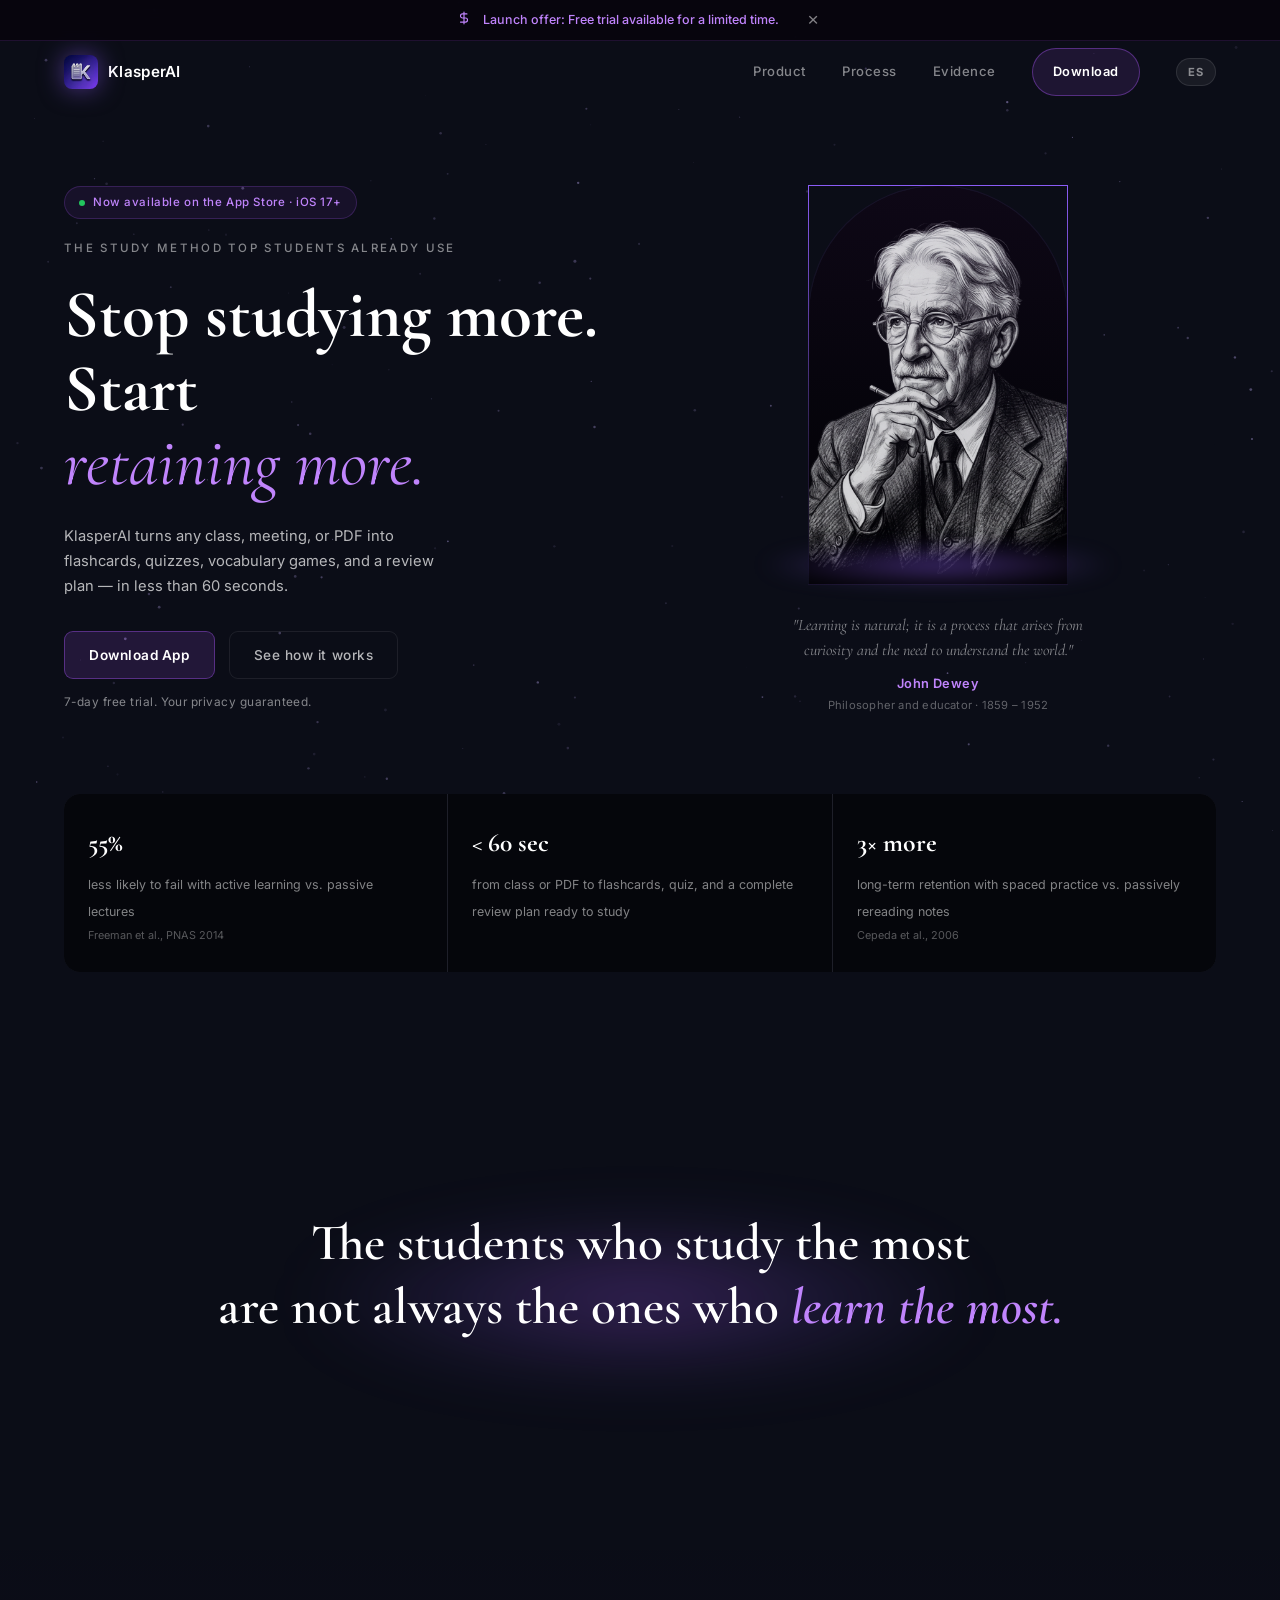
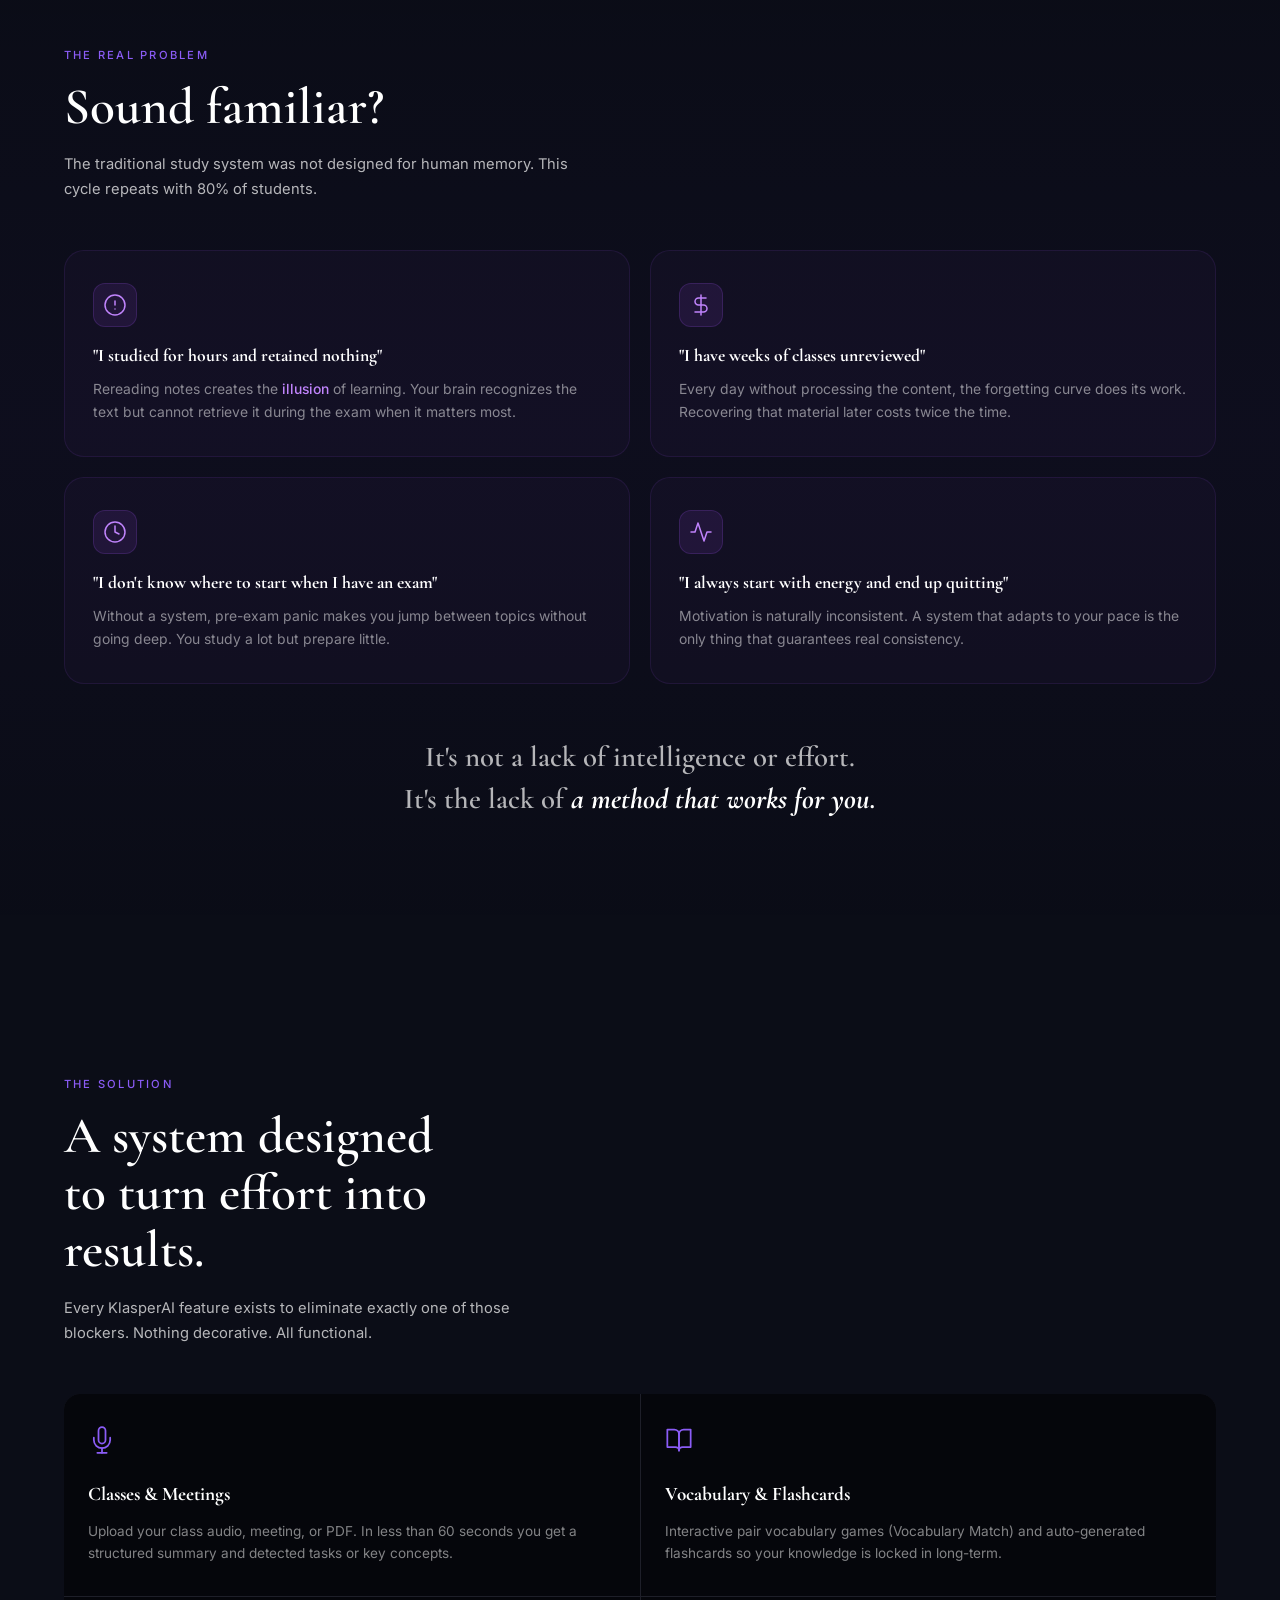
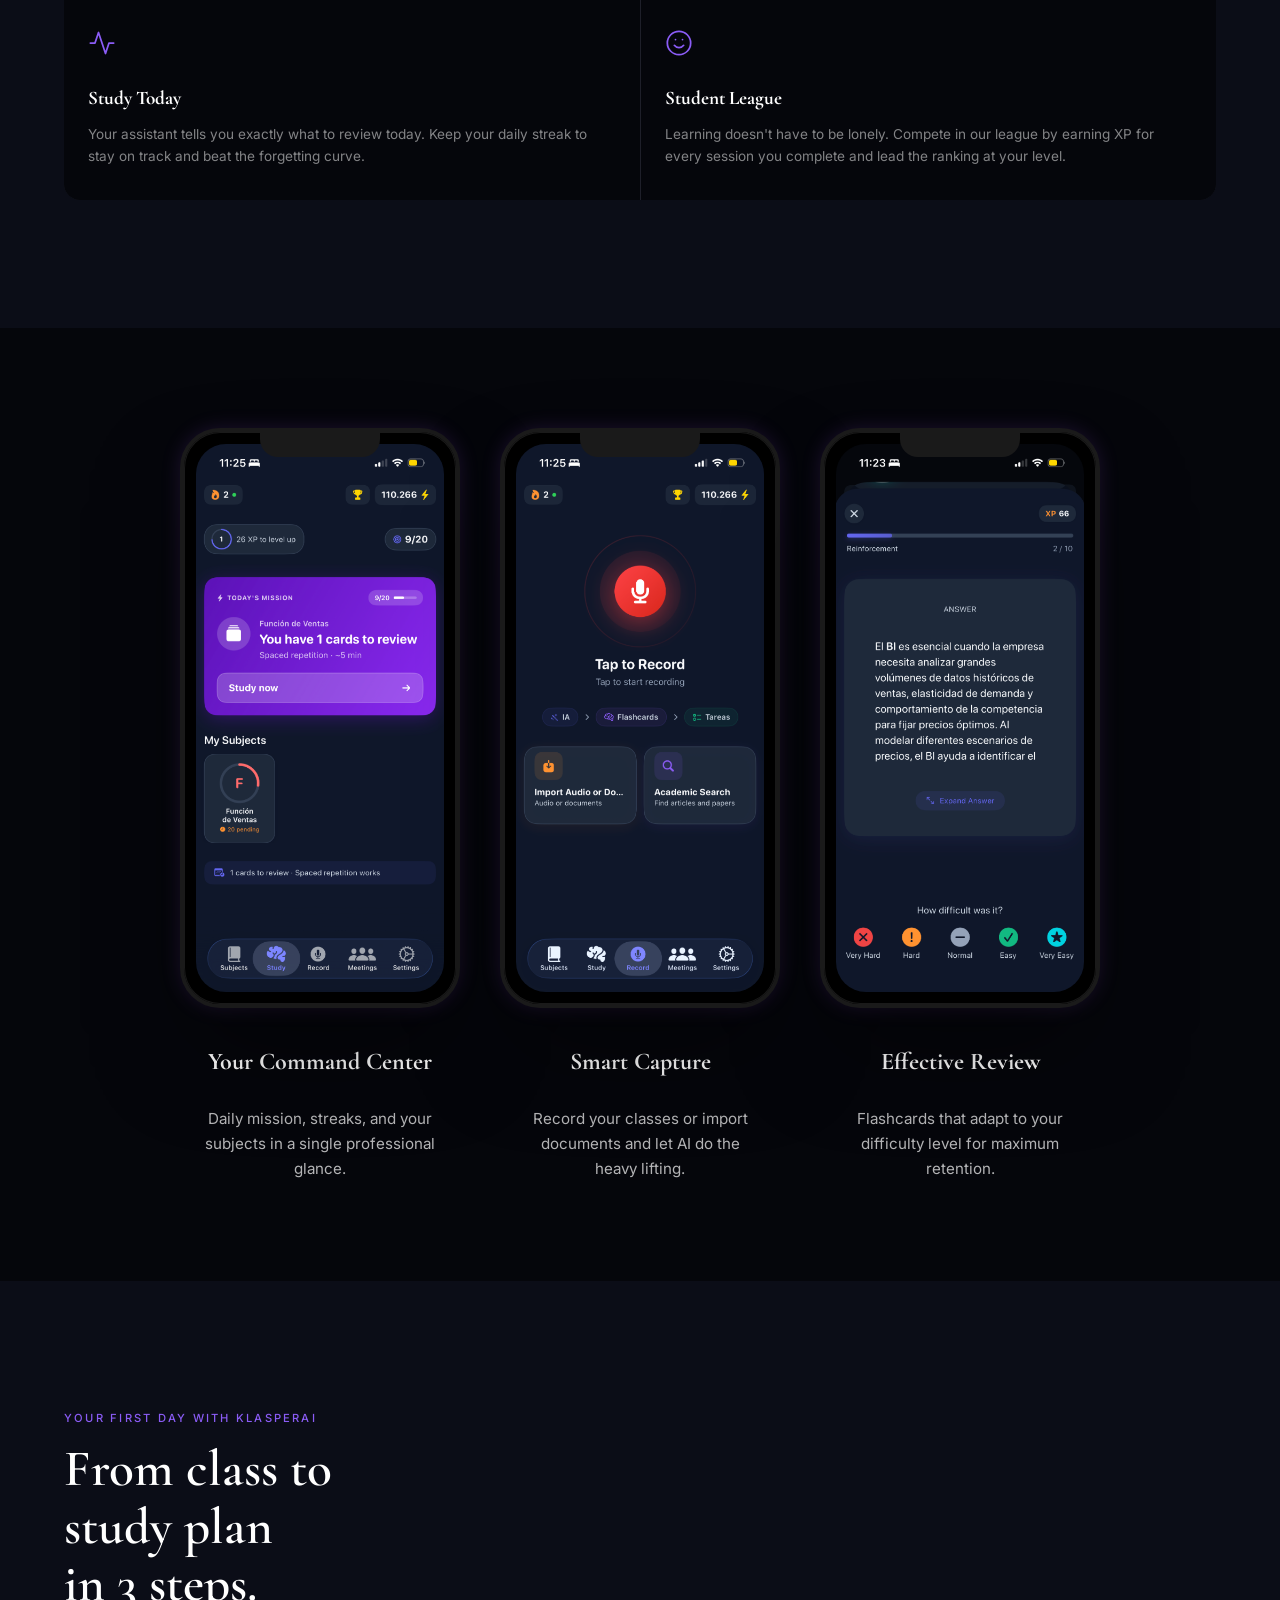
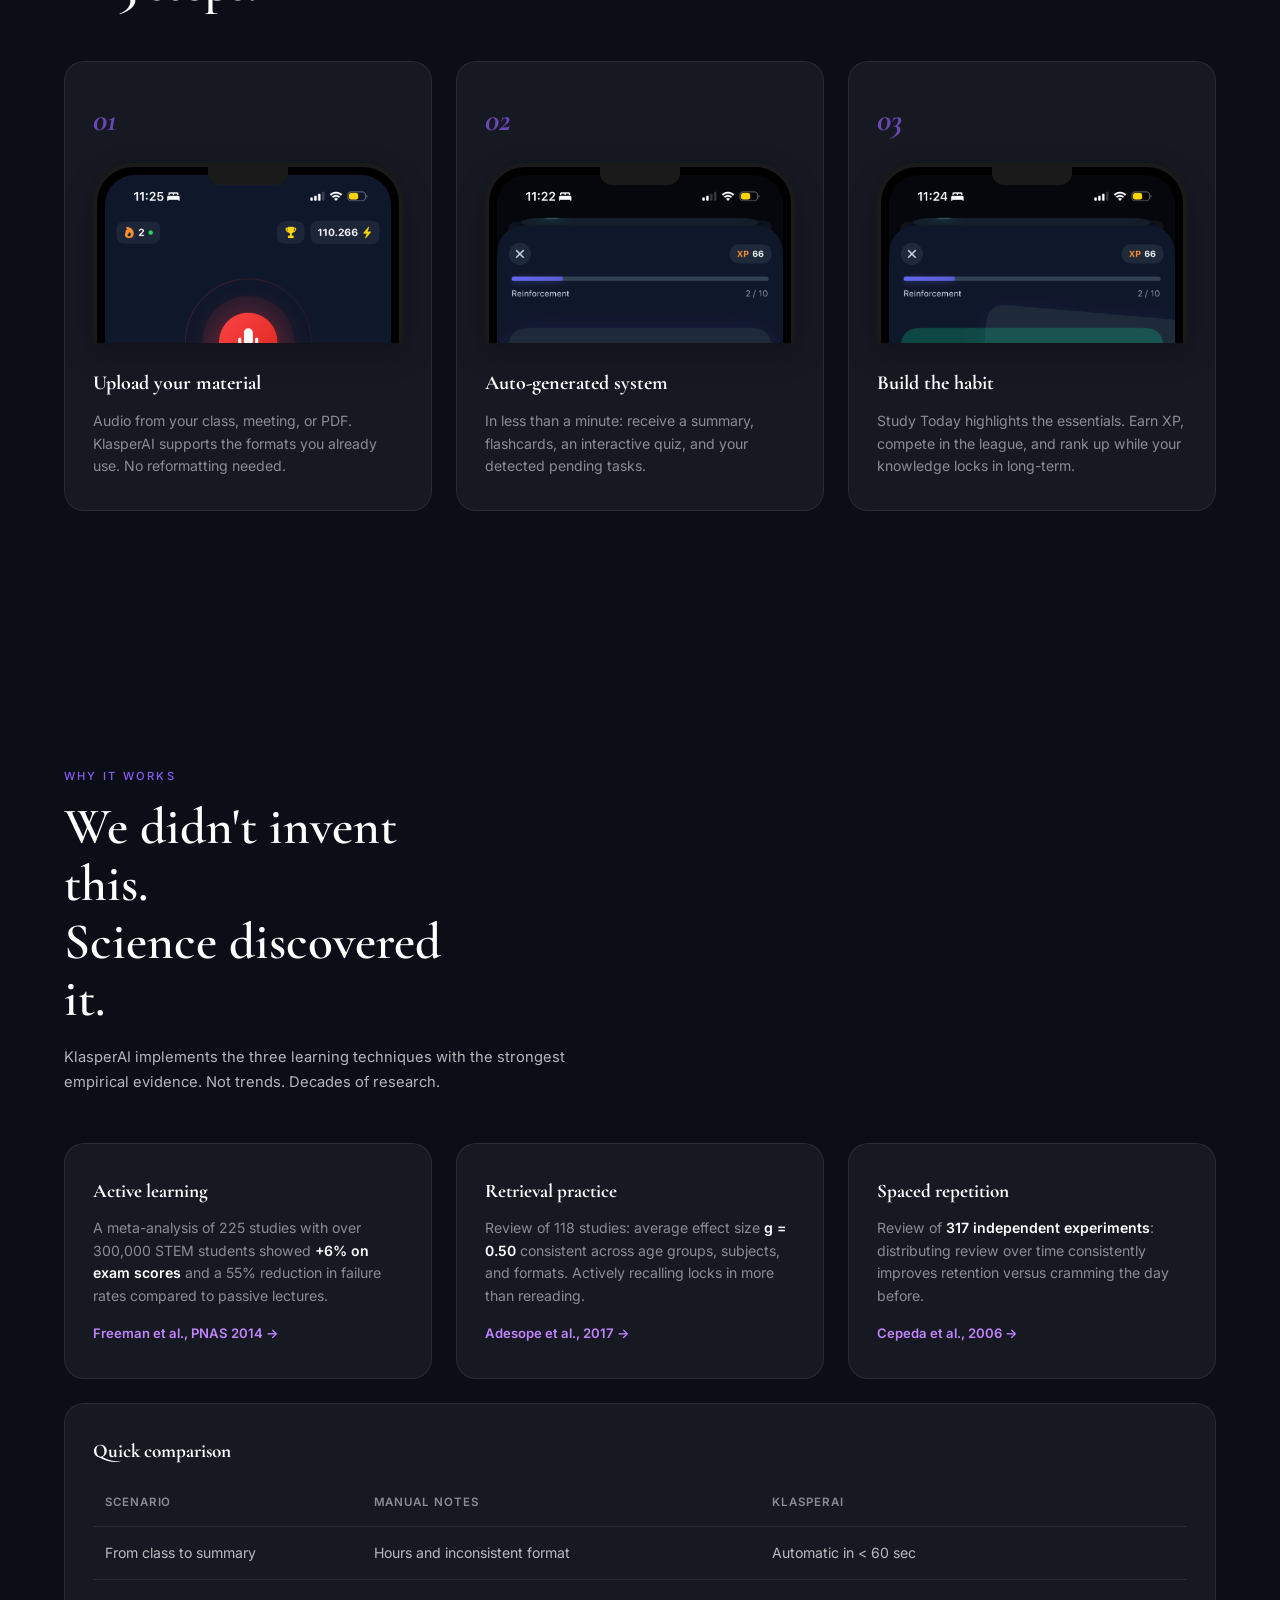
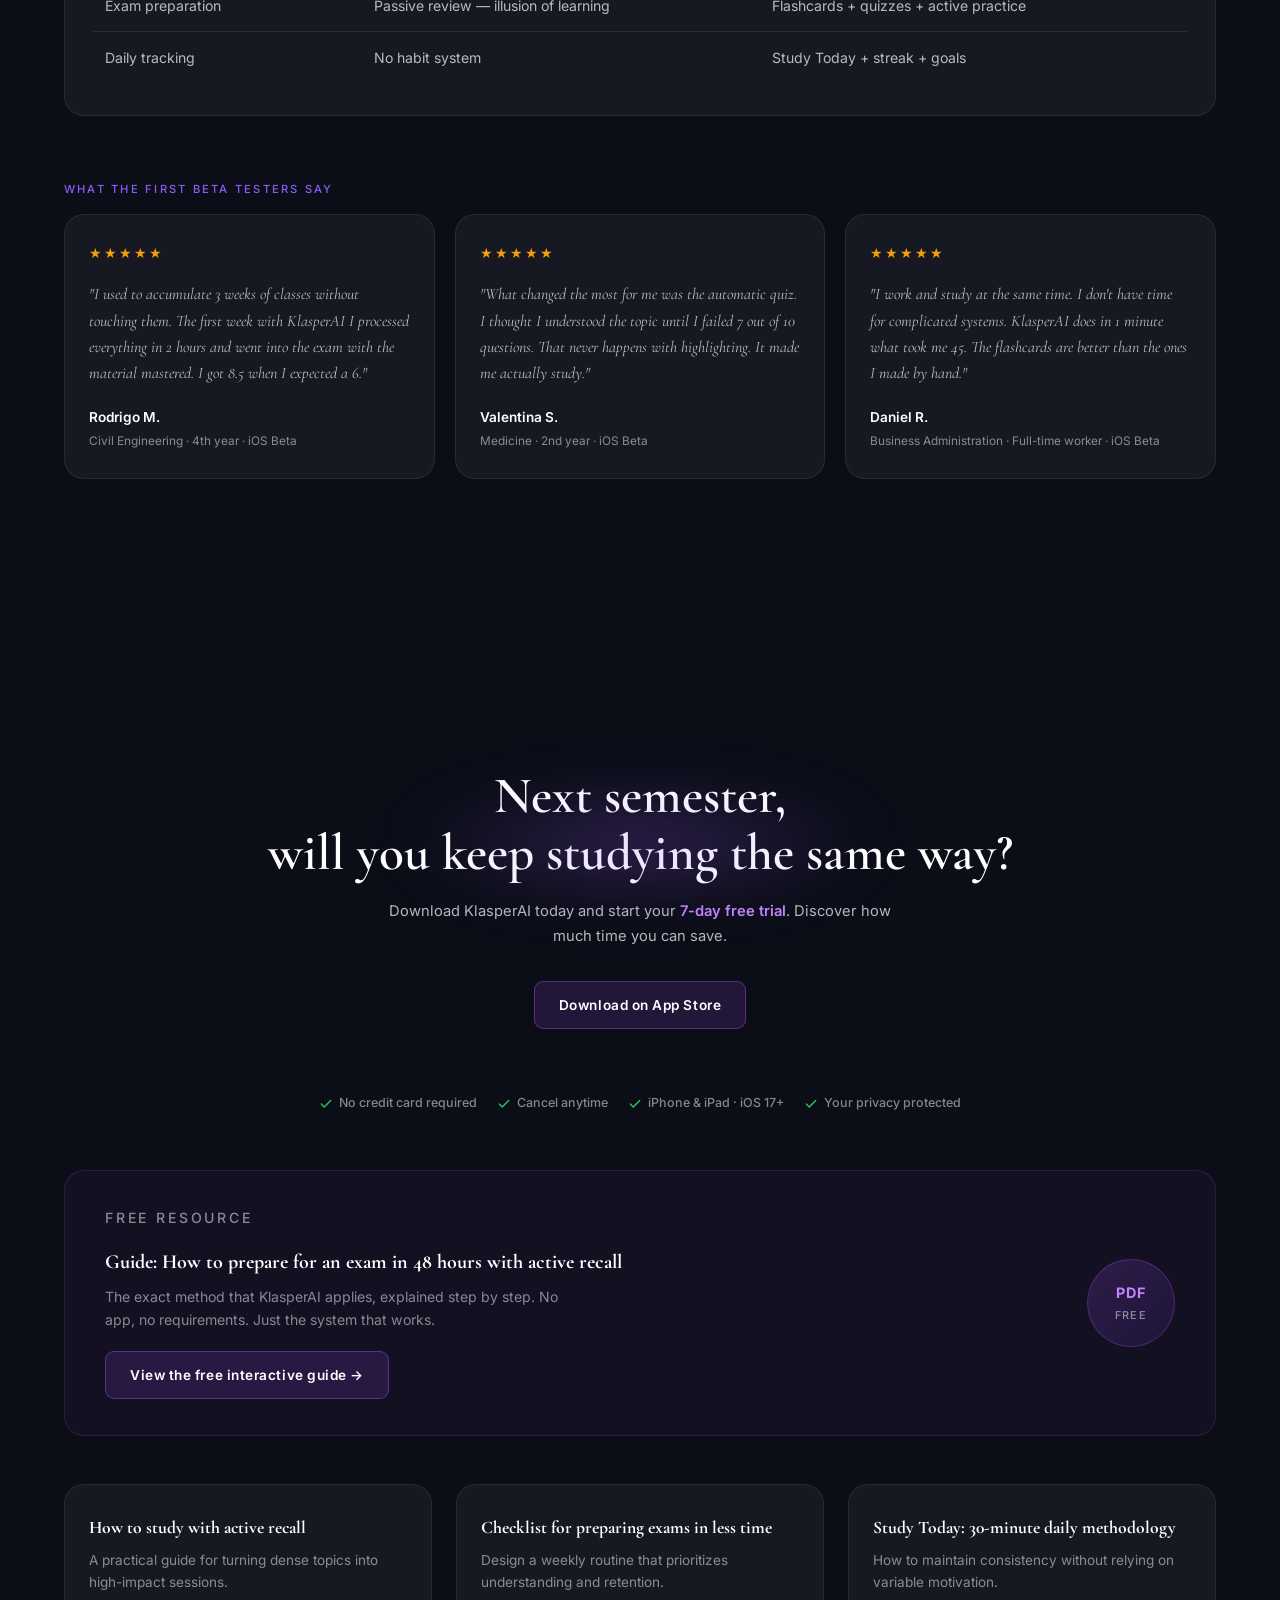
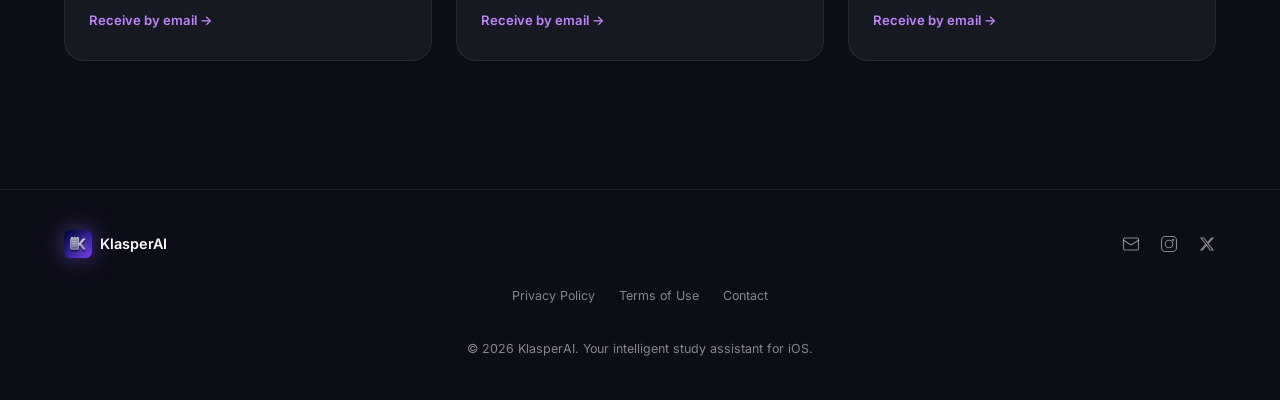
==== index.html @ 3499d5fa "cambio de frase" ====
<!doctype html>
<html lang="es">

<head>
  <meta charset="utf-8">
  <meta name="viewport" content="width=device-width, initial-scale=1">
  <title>KlasperAI — De clase a material de estudio en minutos</title>
  <meta name="description"
    content="KlasperAI convierte tus clases en resúmenes, flashcards, quizzes y juegos de vocabulario automáticamente. Estudia menos tiempo, aprende más. Descárgalo gratis en la App Store.">
  <link rel="preconnect" href="https://fonts.googleapis.com">
  <link rel="preconnect" href="https://fonts.gstatic.com" crossorigin>
  <link
    href="https://fonts.googleapis.com/css2?family=Cormorant+Garamond:ital,wght@0,400;0,600;0,700;1,400;1,600;1,700&family=Inter:wght@300;400;500;600;700&display=swap"
    rel="stylesheet">
  <link rel="stylesheet" href="./styles.css">

  <!-- Open Graph / Facebook -->
  <meta property="og:type" content="website">
  <meta property="og:url" content="https://klasper.ai/">
  <meta property="og:title" content="KlasperAI — De clase a material de estudio en minutos">
  <meta property="og:description" content="KlasperAI convierte tus clases en resúmenes, flashcards, quizzes y juegos de vocabulario automáticamente. Estudia menos tiempo, aprende más. Descárgalo gratis en la App Store.">
  <meta property="og:image" content="https://klasper.ai/dewey.png">

  <!-- Twitter -->
  <meta property="twitter:card" content="summary_large_image">
  <meta property="twitter:url" content="https://klasper.ai/">
  <meta property="twitter:title" content="KlasperAI — De clase a material de estudio en minutos">
  <meta property="twitter:description" content="KlasperAI convierte tus clases en resúmenes, flashcards, quizzes y juegos de vocabulario automáticamente. Estudia menos tiempo, aprende más. Descárgalo gratis en la App Store.">
  <meta property="twitter:image" content="https://klasper.ai/dewey.png">

  <!-- JSON-LD Structured Data -->
  <script type="application/ld+json">
  {
    "@context": "https://schema.org",
    "@type": "SoftwareApplication",
    "name": "KlasperAI",
    "operatingSystem": "iOS 17+",
    "applicationCategory": "EducationApplication",
    "offers": {
      "@type": "Offer",
      "price": "0",
      "priceCurrency": "USD"
    },
    "description": "KlasperAI convierte tus clases en resúmenes, flashcards, quizzes y juegos de vocabulario automáticamente."
  }
  </script>
</head>

<body>

  <!-- SVG defs (unused visually, kept for structure) -->
  <svg width="0" height="0" style="position:absolute" aria-hidden="true">
    <defs>
      <linearGradient id="klasperCoreGlow" x1="0%" y1="0%" x2="100%" y2="100%">
        <stop offset="0%" stop-color="#7c3aed"></stop>
        <stop offset="100%" stop-color="#5b21b6"></stop>
      </linearGradient>
    </defs>
  </svg>

  <!-- ===== URGENCY BAR ===== -->
  <div id="urgency-bar" role="alert">
    <span class="urgency-icon" aria-hidden="true">
      <svg width="14" height="14" viewBox="0 0 24 24" fill="none" stroke="currentColor" stroke-width="2" stroke-linecap="round" stroke-linejoin="round">
        <path d="M12 2v20M17 5H9.5a3.5 3.5 0 0 0 0 7h5a3.5 3.5 0 0 1 0 7H6"/>
      </svg>
    </span>
    <span class="urgency-text" data-i18n="urgency.text">
      Oferta de lanzamiento: Prueba gratuita disponible por tiempo limitado.
    </span>
    <button class="urgency-close" id="urgencyClose" aria-label="Cerrar aviso">×</button>
  </div>

  <!-- Star canvas -->
  <canvas id="starfield" aria-hidden="true"></canvas>

  <!-- ===== NAVBAR ===== -->
  <header class="topbar" id="topbar">
    <a class="brand" href="#inicio" aria-label="KlasperAI">
      <img src="./AppStore_1024.png" class="k-logo" alt="KlasperAI logo">
      <span>KlasperAI</span>
    </a>
    <nav id="mainNav">
      <a href="#producto" data-i18n="nav.product">Producto</a>
      <a href="#funciona" data-i18n="nav.process">Proceso</a>
      <a href="#datos" data-i18n="nav.evidence">Evidencia</a>
      <a class="nav-cta-btn btn-glow" href="#final" style="padding: 8px 16px; min-width: auto; font-size: 0.75rem;" data-i18n="nav.download">Descargar</a>
      <button class="lang-toggle" id="langToggle" aria-label="Switch to English">EN</button>
    </nav>
    <button class="menu-toggle" id="menuBtn" aria-label="Menú">
      <span></span><span></span>
    </button>
  </header>

  <main>
    <!-- ===== HERO ===== -->
    <section class="hero" id="inicio">
      <div class="hero-inner">
        <div class="hero-text">

          <div class="hero-badge">
            <span class="hero-badge-dot" aria-hidden="true"></span>
            <span data-i18n="hero.badge">Ya disponible en la App Store · iOS 17+</span>
          </div>

          <p class="hero-label" data-i18n="hero.label">El método de estudio que los mejores ya usan</p>

          <h1 data-i18n-html="hero.h1">
            Deja de estudiar más.<br>
            Empieza a <em>retener más.</em>
          </h1>

          <p class="hero-desc" data-i18n="hero.desc">KlasperAI convierte cualquier clase, reunión o PDF en flashcards, quizzes, juegos de vocabulario y un plan de
            repaso — en menos de 60 segundos.</p>

          <div class="hero-actions">
            <a class="btn-glow" href="#final" style="height: 48px; border-radius: 9px; padding: 0 24px; min-width: auto;" data-i18n="hero.cta_download">
              Descargar App
            </a>
            <a class="btn-outline" href="#producto" style="height: 48px; border-radius: 9px; padding: 0 24px; font-weight: 500;" data-i18n="hero.cta_how">
              Ver cómo funciona
            </a>
          </div>
          <p class="hero-trust" data-i18n="hero.trust">7 días de prueba gratis. Tu privacidad garantizada.</p>
        </div>

        <!-- Glowing portal arch -->
        <div class="portal-wrap">
          <div class="portal">
            <div class="portal-inner">
              <img src="./dewey.png" alt="Retrato ilustración" class="portal-image">
            </div>
            <div class="portal-light"></div>
          </div>
          <figure class="portal-quote">
            <blockquote data-i18n="hero.quote">"El aprendizaje es natural; es un proceso que surge de la curiosidad y la necesidad de entender el mundo."</blockquote>
            <figcaption>
              <span class="portal-author" data-i18n="hero.quote_author">John Dewey</span>
              <span class="portal-author-role" data-i18n="hero.quote_role">Filósofo y pedagogo · 1859 – 1952</span>
            </figcaption>
          </figure>
        </div>
      </div>

      <!-- Stats row -->
      <div class="stats-row">
        <div class="stat">
          <strong data-i18n="stats.1_value">55%</strong>
          <span data-i18n-html="stats.1_desc">menos probabilidad de reprobar con aprendizaje activo vs. clases pasivas <em
              class="stat-source">Freeman et al., PNAS 2014</em></span>
        </div>
        <div class="stat">
          <strong data-i18n="stats.2_value">&lt; 60 seg</strong>
          <span data-i18n="stats.2_desc">de clase o PDF a flashcards, quiz y plan de repaso completo y listo para estudiar</span>
        </div>
        <div class="stat">
          <strong data-i18n="stats.3_value">3× más</strong>
          <span data-i18n-html="stats.3_desc">retención a largo plazo con práctica espaciada vs. releer apuntes pasivamente <em
              class="stat-source">Cepeda et al., 2006</em></span>
        </div>
      </div>
    </section>

    <!-- ===== QUOTE DIVIDER ===== -->
    <section class="quote-section">
      <div class="glow-ellipse" aria-hidden="true"></div>
      <p class="quote" data-i18n-html="quote.main">Los estudiantes que más estudian<br>no siempre son los que <em>más aprenden.</em></p>
    </section>

    <!-- ===== PAIN SECTION ===== -->
    <section class="section section-pain" id="problema">
      <div class="wrap">
        <p class="section-label" data-i18n="pain.label">El problema real</p>
        <h2 class="section-title" data-i18n="pain.title">¿Te suena familiar?</h2>
        <p class="section-desc" data-i18n="pain.desc">El sistema de estudio tradicional no está diseñado para la memoria humana. Este ciclo se repite con el 80% de los estudiantes.</p>

        <div class="pain-grid">
          <article class="pain-card">
            <div class="pain-icon" aria-hidden="true">
              <svg width="24" height="24" viewBox="0 0 24 24" fill="none" stroke="currentColor" stroke-width="1.5" stroke-linecap="round" stroke-linejoin="round">
                <circle cx="12" cy="12" r="10"/>
                <path d="M12 8v4"/>
                <path d="M12 16h.01"/>
              </svg>
            </div>
            <h3 data-i18n="pain.card1_title">"Estudié horas y no retuve nada"</h3>
            <p data-i18n-html="pain.card1_desc">Releer apuntes crea la <em>ilusión</em> de aprendizaje. Tu cerebro reconoce el texto pero no puede recuperarlo en el examen cuando más importa.</p>
          </article>
          <article class="pain-card">
            <div class="pain-icon" aria-hidden="true">
              <svg width="24" height="24" viewBox="0 0 24 24" fill="none" stroke="currentColor" stroke-width="1.5" stroke-linecap="round" stroke-linejoin="round">
                <path d="M12 2v20M17 5H9.5a3.5 3.5 0 0 0 0 7h5a3.5 3.5 0 0 1 0 7H6"/>
              </svg>
            </div>
            <h3 data-i18n="pain.card2_title">"Tengo semanas de clases sin revisar"</h3>
            <p data-i18n="pain.card2_desc">Cada día sin procesar el contenido, la curva del olvido hace su trabajo. Recuperar ese material después cuesta el doble del tiempo.</p>
          </article>
          <article class="pain-card">
            <div class="pain-icon" aria-hidden="true">
              <svg width="24" height="24" viewBox="0 0 24 24" fill="none" stroke="currentColor" stroke-width="1.5" stroke-linecap="round" stroke-linejoin="round">
                <circle cx="12" cy="12" r="10"/>
                <path d="M12 6v6l4 2"/>
              </svg>
            </div>
            <h3 data-i18n="pain.card3_title">"No sé por dónde empezar cuando tengo examen"</h3>
            <p data-i18n="pain.card3_desc">Sin un sistema, el pánico antes del examen te hace saltar entre temas sin profundizar. Estudias mucho y te preparas poco.</p>
          </article>
          <article class="pain-card">
            <div class="pain-icon" aria-hidden="true">
              <svg width="24" height="24" viewBox="0 0 24 24" fill="none" stroke="currentColor" stroke-width="1.5" stroke-linecap="round" stroke-linejoin="round">
                <polyline points="22 12 18 12 15 21 9 3 6 12 2 12"/>
              </svg>
            </div>
            <h3 data-i18n="pain.card4_title">"Siempre empiezo con energía y al final abandono"</h3>
            <p data-i18n="pain.card4_desc">La motivación es inconsistente por naturaleza. Un sistema que se adapta a tu ritmo es lo único que garantiza constancia real.</p>
          </article>
        </div>

        <p class="pain-bridge" data-i18n-html="pain.bridge">
          No es falta de inteligencia ni de esfuerzo.<br>
          Es falta de <strong>un método que funcione para ti.</strong>
        </p>
      </div>
    </section>

    <!-- ===== PRODUCTO ===== -->
    <section class="section" id="producto">
      <div class="wrap">
        <p class="section-label" data-i18n="product.label">La solución</p>
        <h2 class="section-title" data-i18n="product.title">Un sistema diseñado para convertir esfuerzo en resultado.</h2>
        <p class="section-desc" data-i18n="product.desc">Cada feature de KlasperAI existe para eliminar exactamente uno de esos bloqueos. Nada
          decorativo. Todo funcional.</p>

        <div class="features-grid">
          <article class="feature-card">
            <div class="feature-icon">
              <svg width="28" height="28" viewBox="0 0 24 24" fill="none" stroke="currentColor" stroke-width="1.5"
                stroke-linecap="round" stroke-linejoin="round">
                <path d="M12 1a3 3 0 0 0-3 3v8a3 3 0 0 0 6 0V4a3 3 0 0 0-3-3z" />
                <path d="M19 10v2a7 7 0 0 1-14 0v-2" />
                <line x1="12" y1="19" x2="12" y2="23" />
                <line x1="8" y1="23" x2="16" y2="23" />
              </svg>
            </div>
            <h3 data-i18n="product.feat1_title">Clases y Reuniones</h3>
            <p data-i18n="product.feat1_desc">Sube el audio de tu clase, reunión o el PDF. En menos de 60 segundos obtienes un resumen estructurado y tareas o conceptos clave detectados.</p>
          </article>
          <article class="feature-card">
            <div class="feature-icon">
              <svg width="28" height="28" viewBox="0 0 24 24" fill="none" stroke="currentColor" stroke-width="1.5"
                stroke-linecap="round" stroke-linejoin="round">
                <path d="M2 3h6a4 4 0 0 1 4 4v14a3 3 0 0 0-3-3H2z" />
                <path d="M22 3h-6a4 4 0 0 0-4 4v14a3 3 0 0 1 3-3h7z" />
              </svg>
            </div>
            <h3 data-i18n="product.feat2_title">Vocabulario y Flashcards</h3>
            <p data-i18n="product.feat2_desc">Juegos interactivos de vocabulario por pares (Vocabulary Match) y Flashcards autogeneradas para que tu conocimiento quede fijado a largo plazo.</p>
          </article>
          <article class="feature-card">
            <div class="feature-icon">
              <svg width="28" height="28" viewBox="0 0 24 24" fill="none" stroke="currentColor" stroke-width="1.5"
                stroke-linecap="round" stroke-linejoin="round">
                <polyline points="22 12 18 12 15 21 9 3 6 12 2 12" />
              </svg>
            </div>
            <h3 data-i18n="product.feat3_title">Study Today</h3>
            <p data-i18n="product.feat3_desc">Tu asistente te indica exactamente qué debes repasar hoy. Mantén tu racha diaria (streak) para no perder el ritmo y evitar la curva del olvido.</p>
          </article>
          <article class="feature-card">
            <div class="feature-icon">
              <svg width="28" height="28" viewBox="0 0 24 24" fill="none" stroke="currentColor" stroke-width="1.5"
                stroke-linecap="round" stroke-linejoin="round">
                <circle cx="12" cy="12" r="10" />
                <path d="M8 14s1.5 2 4 2 4-2 4-2" />
                <line x1="9" y1="9" x2="9.01" y2="9" />
                <line x1="15" y1="9" x2="15.01" y2="9" />
              </svg>
            </div>
            <h3 data-i18n="product.feat4_title">Liga de Estudiantes</h3>
            <p data-i18n="product.feat4_desc">Aprender no tiene que ser solitario. Compite en nuestra liga ganando puntos (XP) por cada sesión que completes y lidera el ranking de tu nivel.</p>
          </article>
        </div>
      </div>
    </section>
    
    <!-- ===== APP SHOWCASE ===== -->
    <section class="app-showcase">
      <div class="showcase-container">
        <div class="showcase-grid">
          <div class="showcase-item">
            <div class="iphone-mockup">
              <div class="iphone-screen">
                <img src="./app_screen_dashboard.png" alt="KlasperAI Dashboard">
              </div>
            </div>
            <h3 data-i18n="showcase.1_title">Tu Centro de Mando</h3>
            <p data-i18n="showcase.1_desc">Misión diaria, rachas y tus materias en un solo vistazo profesional.</p>
          </div>
          
          <div class="showcase-item">
            <div class="iphone-mockup">
              <div class="iphone-screen">
                <img src="./app_screen_record.png" alt="KlasperAI Recording">
              </div>
            </div>
            <h3 data-i18n="showcase.2_title">Captura Inteligente</h3>
            <p data-i18n="showcase.2_desc">Graba tus clases o importa documentos y deja que la IA haga el trabajo pesado.</p>
          </div>
          
          <div class="showcase-item">
            <div class="iphone-mockup">
              <div class="iphone-screen">
                <img src="./app_screen_answer.png" alt="KlasperAI Flashcards">
              </div>
            </div>
            <h3 data-i18n="showcase.3_title">Repaso Efectivo</h3>
            <p data-i18n="showcase.3_desc">Flashcards que se adaptan a tu nivel de dificultad para una retención máxima.</p>
          </div>
        </div>
      </div>
    </section>


    <!-- ===== CÓMO FUNCIONA ===== -->
    <section class="section" id="funciona">
      <div class="wrap">
        <p class="section-label" data-i18n="process.label">Tu primer día con KlasperAI</p>
        <h2 class="section-title" data-i18n-html="process.title">De clase a plan de estudio<br>en 3 pasos.</h2>

        <div class="process-grid">
          <article class="process-step">
            <span class="step-num">01</span>
            <div class="step-visual">
              <div class="iphone-mockup mini">
                <div class="iphone-screen">
                  <img src="./app_screen_record.png" alt="Grabación">
                </div>
              </div>
            </div>
            <h3 data-i18n="process.step1_title">Subes tu material</h3>
            <p data-i18n="process.step1_desc">Audio de tu clase, reunión o el PDF. KlasperAI soporta los formatos que ya usas. Sin reformatear nada.</p>
          </article>
          
          <article class="process-step">
            <span class="step-num">02</span>
            <div class="step-visual">
              <div class="iphone-mockup mini">
                <div class="iphone-screen">
                  <img src="./app_screen_question.png" alt="IA Generando">
                </div>
              </div>
            </div>
            <h3 data-i18n="process.step2_title">Sistema autogenerado</h3>
            <p data-i18n="process.step2_desc">En menos de un minuto: recibe un resumen, flashcards, un quiz interactivo y tus tareas pendientes detectadas.</p>
          </article>
          
          <article class="process-step">
            <span class="step-num">03</span>
            <div class="step-visual">
              <div class="iphone-mockup mini">
                <div class="iphone-screen">
                  <img src="./app_screen_swipe_easy.png" alt="Repaso Activo">
                </div>
              </div>
            </div>
            <h3 data-i18n="process.step3_title">Crea el hábito</h3>
            <p data-i18n="process.step3_desc">Study Today te marca lo esencial. Gana XP, compite en la liga y sube de rango mientras tu conocimiento se graba a largo plazo.</p>
          </article>
        </div>
      </div>
    </section>

    <!-- ===== DATOS / EVIDENCIA ===== -->
    <section class="section" id="datos">
      <div class="wrap">
        <p class="section-label" data-i18n="evidence.label">Por qué funciona</p>
        <h2 class="section-title" data-i18n-html="evidence.title">No lo inventamos nosotros.<br>Lo descubrió la ciencia.</h2>
        <p class="section-desc" data-i18n="evidence.desc">KlasperAI implementa las tres técnicas de aprendizaje con mayor evidencia empírica. No
          son tendencias. Son décadas de investigación.</p>

        <div class="evidence-grid">
          <article class="evidence-card">
            <h3 data-i18n="evidence.card1_title">Aprendizaje activo</h3>
            <p data-i18n-html="evidence.card1_desc">Un meta-análisis de 225 estudios con más de 300,000 estudiantes STEM mostró <strong>+6% en calificaciones de examen</strong> y una reducción del 55% en tasas de reprobación frente a clases magistrales pasivas.</p>
            <a href="https://www.pnas.org/doi/10.1073/pnas.1319030111" target="_blank" rel="noopener noreferrer" data-i18n="evidence.card1_link">Freeman et al., PNAS 2014 →</a>
          </article>
          <article class="evidence-card">
            <h3 data-i18n="evidence.card2_title">Práctica de recuperación</h3>
            <p data-i18n-html="evidence.card2_desc">Revisión de 118 estudios: efecto promedio <strong>g = 0.50</strong> consistente en distintos grupos de edad, materias y formatos. Recordar activamente fija más que releer.</p>
            <a href="https://pubmed.ncbi.nlm.nih.gov/27633493/" target="_blank" rel="noopener noreferrer" data-i18n="evidence.card2_link">Adesope et al., 2017 →</a>
          </article>
          <article class="evidence-card">
            <h3 data-i18n="evidence.card3_title">Repetición espaciada</h3>
            <p data-i18n-html="evidence.card3_desc">Revisión de <strong>317 experimentos independientes</strong>: distribuir el repaso en el tiempo mejora la retención de forma consistente frente al estudio en bloque el día anterior.</p>
            <a href="https://pubmed.ncbi.nlm.nih.gov/16719566/" target="_blank" rel="noopener noreferrer" data-i18n="evidence.card3_link">Cepeda et al., 2006 →</a>
          </article>
        </div>

        <div class="compare-card">
          <h3 data-i18n="compare.title">Comparativa rápida</h3>
          <table>
            <thead>
              <tr>
                <th data-i18n="compare.th_scenario">Escenario</th>
                <th data-i18n="compare.th_manual">Apuntes manuales</th>
                <th data-i18n="compare.th_klasper">KlasperAI</th>
              </tr>
            </thead>
            <tbody>
              <tr>
                <td data-i18n="compare.row1_scenario">De clase a resumen</td>
                <td data-i18n="compare.row1_manual">Horas y formato inconsistente</td>
                <td data-i18n="compare.row1_klasper">Automático en &lt; 60 seg</td>
              </tr>
              <tr>
                <td data-i18n="compare.row2_scenario">Preparación de examen</td>
                <td data-i18n="compare.row2_manual">Repaso pasivo — ilusión de aprendizaje</td>
                <td data-i18n="compare.row2_klasper">Flashcards + quizzes + práctica activa</td>
              </tr>
              <tr>
                <td data-i18n="compare.row3_scenario">Seguimiento diario</td>
                <td data-i18n="compare.row3_manual">Sin sistema de hábito</td>
                <td data-i18n="compare.row3_klasper">Study Today + streak + objetivos</td>
              </tr>
            </tbody>
          </table>
        </div>

        <!-- Testimonials x3 -->
        <div class="testimonials-section">
          <p class="section-label" style="margin-top: 64px" data-i18n="testimonials.label">Lo que dicen los primeros beta testers</p>

          <div class="testimonials-grid">
            <blockquote class="testimonial-card testimonial-card-v2">
              <div class="testimonial-stars" aria-label="5 de 5 estrellas">★★★★★</div>
              <p data-i18n="testimonial.1_text">"Antes acumulaba 3 semanas de clases sin tocarlas. La primera semana con KlasperAI procesé todo en 2 horas y entré al parcial con el material dominado. Saqué 8.5 cuando esperaba un 6."</p>
              <cite>
                <span class="cite-name" data-i18n="testimonial.1_name">Rodrigo M.</span>
                <span class="cite-role" data-i18n="testimonial.1_role">Ingeniería Civil · 4to año · Beta iOS</span>
              </cite>
            </blockquote>

            <blockquote class="testimonial-card testimonial-card-v2">
              <div class="testimonial-stars" aria-label="5 de 5 estrellas">★★★★★</div>
              <p data-i18n="testimonial.2_text">"Lo que más me cambió fue el quiz automático. Creía que había entendido el tema hasta que fallé 7 de 10 preguntas. Eso nunca pasa con el subrayado. Me hizo estudiar de verdad."</p>
              <cite>
                <span class="cite-name" data-i18n="testimonial.2_name">Valentina S.</span>
                <span class="cite-role" data-i18n="testimonial.2_role">Medicina · 2do año · Beta iOS</span>
              </cite>
            </blockquote>

            <blockquote class="testimonial-card testimonial-card-v2">
              <div class="testimonial-stars" aria-label="5 de 5 estrellas">★★★★★</div>
              <p data-i18n="testimonial.3_text">"Trabajo y estudio en paralelo. No tengo tiempo para sistemas complicados. KlasperAI hace en 1 minuto lo que yo tardaba 45. Las flashcards son mejores que las que yo hacía a mano."</p>
              <cite>
                <span class="cite-name" data-i18n="testimonial.3_name">Daniel R.</span>
                <span class="cite-role" data-i18n="testimonial.3_role">Administración · Trabaja tiempo completo · Beta iOS</span>
              </cite>
            </blockquote>
          </div>
        </div>

      </div>
    </section>

    <!-- ===== CTA FINAL ===== -->
    <section class="section section-cta" id="final">
      <div class="wrap">
        <div class="glow-ellipse glow-ellipse-sm" aria-hidden="true"></div>
        <p class="section-label" data-i18n="cta.label">Empieza ahora</p>
        <h2 class="section-title" data-i18n-html="cta.title">El semestre que viene,<br>¿seguirás estudiando igual?</h2>
        <p class="cta-desc" data-i18n-html="cta.desc">Descarga KlasperAI hoy y comienza tu <strong>prueba gratuita de 7 días</strong>. Descubre cuánto tiempo puedes ahorrar.</p>

        <div class="cta-buttons">
          <a class="btn-glow" href="#" style="height: 48px; border-radius: 9px; padding: 0 24px; min-width: auto;" data-i18n="cta.download">
            Descargar en App Store
          </a>
        </div>

        <div class="trust-indicators">
          <span class="trust-item">
            <svg width="14" height="14" viewBox="0 0 24 24" fill="none" stroke="currentColor" stroke-width="2.5"
              stroke-linecap="round" stroke-linejoin="round" aria-hidden="true">
              <polyline points="20 6 9 17 4 12" />
            </svg>
            <span data-i18n="trust.no_cc">Sin tarjeta de crédito</span>
          </span>
          <span class="trust-item">
            <svg width="14" height="14" viewBox="0 0 24 24" fill="none" stroke="currentColor" stroke-width="2.5"
              stroke-linecap="round" stroke-linejoin="round" aria-hidden="true">
              <polyline points="20 6 9 17 4 12" />
            </svg>
            <span data-i18n="trust.cancel">Cancela cuando quieras</span>
          </span>
          <span class="trust-item">
            <svg width="14" height="14" viewBox="0 0 24 24" fill="none" stroke="currentColor" stroke-width="2.5"
              stroke-linecap="round" stroke-linejoin="round" aria-hidden="true">
              <polyline points="20 6 9 17 4 12" />
            </svg>
            <span data-i18n="trust.device">iPhone &amp; iPad · iOS 17+</span>
          </span>
          <span class="trust-item">
            <svg width="14" height="14" viewBox="0 0 24 24" fill="none" stroke="currentColor" stroke-width="2.5"
              stroke-linecap="round" stroke-linejoin="round" aria-hidden="true">
              <polyline points="20 6 9 17 4 12" />
            </svg>
            <span data-i18n="trust.privacy">Tu privacidad protegida</span>
          </span>
        </div>

        <!-- Lead magnet / Reciprocity -->
        <div class="lead-magnet">
          <div class="lead-magnet-inner">
            <div class="lead-magnet-text">
              <p class="lead-magnet-label" data-i18n="lead.label">Recurso gratuito</p>
              <h3 data-i18n="lead.title">Guía: Cómo preparar un examen en 48 horas con recuperación activa</h3>
              <p data-i18n="lead.desc">El método exacto que aplica KlasperAI, explicado paso a paso. Sin app, sin requisitos. Solo el
                sistema que funciona.</p>
              <a href="guia.html"
                class="btn-glow lead-magnet-btn" data-i18n="lead.cta">
                Ver la guía interactiva gratis →
              </a>
            </div>
            <div class="lead-magnet-badge" aria-hidden="true">
              <span data-i18n="lead.badge_pdf">PDF</span>
              <span data-i18n="lead.badge_free">Gratis</span>
            </div>
          </div>
        </div>

        <div class="blog-grid">
          <article class="blog-card">
            <h3 data-i18n="blog.1_title">Cómo estudiar con recuperación activa</h3>
            <p data-i18n="blog.1_desc">Una guía práctica para convertir temas densos en sesiones de alto impacto.</p>
            <a href="mailto:support@klasperai.com?subject=Guia%20recuperacion%20activa" class="blog-card-cta" data-i18n="blog.1_cta">Recibir por email →</a>
          </article>
          <article class="blog-card">
            <h3 data-i18n="blog.2_title">Checklist para preparar exámenes en menos tiempo</h3>
            <p data-i18n="blog.2_desc">Diseña una rutina semanal que priorice comprensión y retención.</p>
            <a href="mailto:support@klasperai.com?subject=Checklist%20examenes" class="blog-card-cta" data-i18n="blog.2_cta">Recibir por email →</a>
          </article>
          <article class="blog-card">
            <h3 data-i18n="blog.3_title">Study Today: metodología diaria de 30 minutos</h3>
            <p data-i18n="blog.3_desc">Cómo mantener consistencia sin depender de motivación variable.</p>
            <a href="mailto:support@klasperai.com?subject=Metodologia%20Study%20Today" class="blog-card-cta" data-i18n="blog.3_cta">Recibir por email →</a>
          </article>
        </div>
      </div>
    </section>
  </main>

  <footer class="footer">
    <div class="footer-inner">
      <div class="footer-brand">
        <img src="./AppStore_1024.png" class="k-logo k-logo-footer" alt="KlasperAI logo">
        <span>KlasperAI</span>
      </div>
      <div class="footer-links">
        <a href="mailto:support@klasperai.com" aria-label="Contacto por email">
          <svg width="18" height="18" viewBox="0 0 24 24" fill="none" stroke="currentColor" stroke-width="1.5"
            stroke-linecap="round" stroke-linejoin="round">
            <rect x="2" y="4" width="20" height="16" rx="2" />
            <path d="m22 7-8.97 5.7a1.94 1.94 0 0 1-2.06 0L2 7" />
          </svg>
        </a>
        <a href="#" aria-label="Instagram">
          <svg width="18" height="18" viewBox="0 0 24 24" fill="none" stroke="currentColor" stroke-width="1.5">
            <rect x="2" y="2" width="20" height="20" rx="5" />
            <circle cx="12" cy="12" r="5" />
            <circle cx="17.5" cy="6.5" r="1.5" fill="currentColor" stroke="none" />
          </svg>
        </a>
        <a href="#" aria-label="X / Twitter">
          <svg width="18" height="18" viewBox="0 0 24 24" fill="none" stroke="currentColor" stroke-width="1.5">
            <path d="M4 4l6.5 8L4 20h2l5.5-6.8L16 20h4l-6.8-8.5L20 4h-2l-5.2 6.3L8 4H4z" />
          </svg>
        </a>
      </div>
      <div class="footer-legal-links">
        <a href="./privacy.html" data-i18n="footer.privacy">Política de Privacidad</a>
        <a href="./terms.html" data-i18n="footer.terms">Términos de Uso</a>
        <a href="mailto:support@klasperai.com" data-i18n="footer.contact">Contacto</a>
      </div>
      <p class="footer-copy">© <span id="year"></span> <span data-i18n="footer.copy">KlasperAI. Tu asistente de estudio inteligente para iOS.</span></p>
    </div>
  </footer>

  <!-- ===== STICKY MOBILE CTA ===== -->
  <div class="sticky-cta" id="stickyCta" aria-hidden="true">
    <a class="btn-glow sticky-cta-btn" href="#final" data-i18n="sticky.cta">
      Descárgalo gratis
    </a>
  </div>

  <script src="./translations.js"></script>
  <script src="./i18n.js"></script>
  <script src="./script.js"></script>
</body>

</html>
---- styles.css ----
/* ========================================================
   KlasperAI — Arcane-Inspired Dark Futuristic Landing
   ======================================================== */

/* ---------- DESIGN TOKENS ---------- */
:root {
  /* Core Palette (Synthesized from App Screenshots) */
  --bg: #0b0d17;
  --bg-subtle: #05060b;
  --surface: rgba(255, 255, 255, 0.05);
  --border: rgba(255, 255, 255, 0.08);
  --border-hover: rgba(139, 92, 246, 0.3);
  
  --text: #ffffff;
  --text-dim: rgba(255, 255, 255, 0.5);
  --text-body: rgba(255, 255, 255, 0.7);
  
  --accent: #8b5cf6;
  --accent-soft: #c084fc;
  --accent-deep: #6366f1;
  
  --glow: rgba(139, 92, 246, 0.5);
  --glow-wide: rgba(139, 92, 246, 0.15);
  
  /* State Colors (Flashcards / Feedback) */
  --diff-very-hard: #ef4444;
  --diff-hard: #f97316;
  --diff-normal: #6b7280;
  --diff-easy: #10b981;
  --diff-very-easy: #06b6d4;

  --serif: "Cormorant Garamond", "Georgia", serif;
  --sans: "Inter", system-ui, -apple-system, sans-serif;
}

/* ---------- RESET ---------- */
*,
*::before,
*::after {
  box-sizing: border-box;
  margin: 0;
  padding: 0;
}

html {
  scroll-behavior: smooth;
  -webkit-font-smoothing: antialiased;
  -moz-osx-font-smoothing: grayscale;
}

body {
  font-family: var(--sans);
  color: var(--text);
  background: var(--bg);
  overflow-x: hidden;
  line-height: 1.65;
  font-weight: 400;
}

a {
  color: inherit;
  text-decoration: none;
}

/* ---------- STAR CANVAS ---------- */
#starfield {
  position: fixed;
  inset: 0;
  z-index: 0;
  pointer-events: none;
  opacity: 0.6;
}

/* ---------- TOPBAR ---------- */
.topbar {
  position: fixed;
  top: 0;
  left: 0;
  right: 0;
  z-index: 100;
  height: 60px;
  display: flex;
  align-items: center;
  justify-content: space-between;
  padding: 0 clamp(24px, 5vw, 72px);
  background: transparent;
  transition: background 0.4s ease, border-color 0.4s ease;
  border-bottom: 1px solid transparent;
}

.topbar.scrolled {
  background: rgba(8, 6, 14, 0.88);
  backdrop-filter: blur(20px);
  -webkit-backdrop-filter: blur(20px);
  border-bottom-color: var(--border);
}

/* ---------- BRAND / LOGO ---------- */
.brand {
  display: inline-flex;
  align-items: center;
  gap: 10px;
  font-family: var(--sans);
  font-weight: 600;
  font-size: 0.95rem;
  letter-spacing: 0.02em;
  color: #fff;
}

.k-logo {
  width: 34px;
  height: 34px;
  display: block;
  border-radius: 8px;
  object-fit: cover;
  filter: drop-shadow(0 0 12px var(--glow));
}

.k-logo-footer {
  width: 28px;
  height: 28px;
  border-radius: 6px;
}

/* ---------- NAV ---------- */
nav {
  display: flex;
  align-items: center;
  gap: 36px;
}

nav a {
  font-size: 0.82rem;
  font-weight: 500;
  color: var(--text-dim);
  letter-spacing: 0.04em;
  transition: color 0.3s ease;
}

nav a:hover {
  color: #fff;
}

/* Mobile menu */
.menu-toggle {
  display: none;
  flex-direction: column;
  gap: 6px;
  background: none;
  border: none;
  cursor: pointer;
  padding: 6px;
}

.menu-toggle span {
  display: block;
  width: 20px;
  height: 1.5px;
  background: #fff;
  border-radius: 2px;
  transition: all 0.3s ease;
}

/* ---------- LANGUAGE TOGGLE ---------- */
.lang-toggle {
  display: inline-flex;
  align-items: center;
  justify-content: center;
  width: 40px;
  height: 28px;
  border-radius: 14px;
  font-family: var(--sans);
  font-size: 0.7rem;
  font-weight: 700;
  letter-spacing: 0.08em;
  color: var(--text-dim);
  background: rgba(255, 255, 255, 0.06);
  border: 1px solid rgba(255, 255, 255, 0.1);
  cursor: pointer;
  transition: all 0.3s ease;
  flex-shrink: 0;
}

.lang-toggle:hover {
  color: #fff;
  background: rgba(139, 92, 246, 0.15);
  border-color: rgba(139, 92, 246, 0.4);
  box-shadow: 0 0 12px rgba(139, 92, 246, 0.2);
  transform: scale(1.05);
}

.lang-toggle:active {
  transform: scale(0.97);
}

/* ---------- HERO ---------- */
.hero {
  position: relative;
  z-index: 1;
  min-height: 100vh;
  display: flex;
  flex-direction: column;
  justify-content: center;
  padding: 140px clamp(24px, 5vw, 72px) 60px;
  overflow: hidden;
}

.hero-inner {
  display: grid;
  grid-template-columns: 1fr 1fr;
  align-items: center;
  max-width: 1280px;
  margin: 0 auto;
  width: 100%;
  gap: 40px;
}

.hero-text {
  position: relative;
  z-index: 3;
}

.hero-label {
  font-family: var(--sans);
  font-size: 0.72rem;
  font-weight: 500;
  text-transform: uppercase;
  letter-spacing: 0.2em;
  color: var(--text-dim);
  margin-bottom: 20px;
}

.hero-text h1 {
  font-family: var(--serif);
  font-size: clamp(2.5rem, 8vw, 4.2rem);
  line-height: 1.1;
  font-weight: 700;
  margin-bottom: 24px;
  color: #fff;
}

.hero-text h1 em {
  font-style: italic;
  font-weight: 400;
  color: var(--accent-soft);
  display: block;
}

.hero-desc {
  max-width: 42ch;
  color: var(--text-body);
  font-size: 0.92rem;
  line-height: 1.7;
  margin-bottom: 32px;
}

.hero-actions {
  display: flex;
  gap: 14px;
}

/* ---------- GLOWING PORTAL ---------- */
.portal-wrap {
  display: flex;
  flex-direction: column;
  justify-content: flex-end;
  align-items: center;
  position: relative;
  min-height: 480px;
  gap: 24px;
}

.portal {
  position: relative;
  width: 260px;
  height: 400px;
}

.portal-inner {
  position: absolute;
  inset: 0;
  border-radius: 130px 130px 0 0;
  overflow: hidden;
  background: linear-gradient(180deg,
      rgba(168, 85, 247, 0.08) 0%,
      rgba(139, 92, 246, 0.04) 50%,
      transparent 100%);
  border: 1.5px solid;
  border-image: linear-gradient(180deg, var(--accent) 0%, rgba(168, 85, 247, 0.15) 70%, transparent 100%) 1;
  /* Optional floating animation for portal */
  animation: portalPulse 4s ease-in-out infinite alternate, float 6s ease-in-out infinite;
}

@keyframes float {
  0% { transform: translateY(0px); }
  50% { transform: translateY(-10px); }
  100% { transform: translateY(0px); }
}

/* Portrait image inside portal */
.portal-image {
  width: 100%;
  height: 100%;
  object-fit: cover;
  object-position: top center;
  border-radius: 130px 130px 0 0;
  opacity: 0.85;
  mix-blend-mode: lighten;
}

/* Quote below portal */
.portal-quote {
  text-align: center;
  max-width: 320px;
  margin-top: 4px;
}

.portal-quote blockquote {
  font-family: var(--serif);
  font-size: clamp(0.82rem, 1.4vw, 1rem);
  font-style: italic;
  font-weight: 400;
  line-height: 1.55;
  color: var(--text-dim);
  margin: 0 0 10px;
}

.portal-quote figcaption {
  display: flex;
  flex-direction: column;
  gap: 2px;
}

.portal-author {
  font-family: var(--sans);
  font-size: 0.8rem;
  font-weight: 600;
  color: var(--accent-soft);
  letter-spacing: 0.03em;
}

.portal-author-role {
  font-family: var(--sans);
  font-size: 0.7rem;
  font-weight: 400;
  color: var(--text-dim);
  opacity: 0.7;
  letter-spacing: 0.02em;
}

.portal-light {
  position: absolute;
  bottom: 0;
  left: 50%;
  transform: translateX(-50%);
  width: 140%;
  height: 40px;
  background: radial-gradient(ellipse at center, var(--glow) 0%, transparent 70%);
  filter: blur(10px);
  animation: portalLightPulse 3s ease-in-out infinite alternate;
}

@keyframes portalPulse {
  0% {
    box-shadow: 0 0 60px rgba(168, 85, 247, .15), 0 0 120px rgba(139, 92, 246, .08), inset 0 0 60px rgba(168, 85, 247, .06);
  }

  100% {
    box-shadow: 0 0 80px rgba(168, 85, 247, .25), 0 0 160px rgba(139, 92, 246, .12), inset 0 0 80px rgba(168, 85, 247, .1);
  }
}

@keyframes portalLightPulse {
  0% {
    opacity: 0.6;
    transform: translateX(-50%) scaleX(1);
  }

  100% {
    opacity: 1;
    transform: translateX(-50%) scaleX(1.15);
  }
}

/* ---------- BUTTONS ---------- */
.btn-glow {
  display: inline-flex;
  align-items: center;
  justify-content: center;
  min-width: 140px;
  padding: 0 24px;
  height: 48px;
  border-radius: 9px;
  font-family: var(--sans);
  font-size: 0.85rem;
  font-weight: 600;
  letter-spacing: 0.04em;
  color: #fff;
  background: rgba(168, 85, 247, 0.15);
  border: 1px solid rgba(168, 85, 247, 0.4);
  cursor: pointer;
  transition: all 0.35s ease;
  position: relative;
}

.btn-glow::before {
  content: '';
  position: absolute;
  inset: -1px;
  border-radius: 9px;
  background: linear-gradient(135deg, var(--accent), var(--accent-deep));
  opacity: 0;
  transition: opacity 0.35s ease;
  z-index: -1;
}

.btn-glow:hover {
  border-color: var(--accent);
  box-shadow: 0 0 20px var(--glow), 0 0 40px rgba(168, 85, 247, .1);
  transform: translateY(-2px);
}

.btn-glow:hover::before {
  opacity: 1;
}

.btn-outline {
  display: inline-flex;
  align-items: center;
  justify-content: center;
  padding: 0 24px;
  height: 48px;
  border-radius: 9px;
  font-family: var(--sans);
  font-size: 0.85rem;
  font-weight: 600;
  letter-spacing: 0.04em;
  color: var(--text-body);
  background: transparent;
  border: 1px solid var(--border);
  cursor: pointer;
  transition: all 0.35s ease;
}

.btn-outline:hover {
  color: #fff;
  border-color: rgba(255, 255, 255, .2);
  transform: translateY(-2px);
  box-shadow: 0 4px 12px rgba(0, 0, 0, 0.2);
}

.btn-app-store {
  display: inline-flex;
  align-items: center;
  justify-content: center;
  border-radius: 12px;
  background: #000;
  border: 1px solid rgba(255, 255, 255, 0.15);
  transition: all 0.35s cubic-bezier(0.2, 0.8, 0.2, 1);
  overflow: hidden;
  position: relative;
}

.btn-app-store::after {
  content: '';
  position: absolute;
  inset: 0;
  background: linear-gradient(135deg, rgba(255,255,255,0.1) 0%, transparent 50%, rgba(255,255,255,0.05) 100%);
  opacity: 0;
  transition: opacity 0.35s ease;
}

.btn-app-store:hover {
  transform: translateY(-2px);
  border-color: rgba(255, 255, 255, 0.3);
  box-shadow: 0 8px 24px rgba(168, 85, 247, 0.2), 0 0 0 1px rgba(255,255,255,0.1) inset;
}

.btn-app-store:hover::after {
  opacity: 1;
}

.btn-app-store svg {
  display: block;
}
/* ---------- STATS ROW ---------- */
.stats-row {
  position: relative;
  z-index: 2;
  display: grid;
  grid-template-columns: repeat(3, 1fr);
  gap: 1px;
  max-width: 1280px;
  margin: 80px auto 0;
  width: 100%;
  background: var(--border);
  border-radius: 16px;
  overflow: hidden;
}

.stat {
  background: var(--bg-subtle);
  padding: 28px 24px;
  transition: background 0.3s ease;
}

.stat:hover {
  background: rgba(168, 85, 247, 0.04);
}

.stat strong {
  display: block;
  font-family: var(--serif);
  font-size: 1.6rem;
  font-weight: 700;
  color: #fff;
  margin-bottom: 6px;
}

.stat span {
  font-size: 0.78rem;
  color: var(--text-dim);
  line-height: 1.45;
}

/* ---------- QUOTE SECTION ---------- */
.quote-section {
  position: relative;
  z-index: 1;
  padding: clamp(100px, 14vw, 200px) 24px;
  text-align: center;
  overflow: hidden;
}

.quote {
  font-family: var(--serif);
  font-size: clamp(1.8rem, 4vw, 3.2rem);
  font-weight: 600;
  line-height: 1.25;
  color: #fff;
  position: relative;
  z-index: 2;
}

.quote em {
  font-style: italic;
  color: var(--accent-soft);
}

.glow-ellipse {
  position: absolute;
  left: 50%;
  top: 55%;
  transform: translate(-50%, -50%);
  width: min(700px, 90vw);
  height: 180px;
  border-radius: 50%;
  background: radial-gradient(ellipse at center,
      rgba(168, 85, 247, 0.3) 0%,
      rgba(139, 92, 246, 0.12) 40%,
      transparent 70%);
  filter: blur(30px);
  animation: ellipseGlow 5s ease-in-out infinite alternate;
  z-index: 1;
}

.glow-ellipse-sm {
  width: min(500px, 80vw);
  height: 120px;
  top: 20%;
}

@keyframes ellipseGlow {
  0% {
    opacity: 0.5;
    transform: translate(-50%, -50%) scaleX(1);
  }

  100% {
    opacity: 0.8;
    transform: translate(-50%, -50%) scaleX(1.1);
  }
}

/* ---------- SECTIONS ---------- */
.section {
  position: relative;
  z-index: 1;
  padding: clamp(80px, 10vw, 140px) clamp(24px, 5vw, 72px);
}

.wrap {
  max-width: 1280px;
  margin: 0 auto;
}

.section-label {
  font-family: var(--sans);
  font-size: 0.7rem;
  font-weight: 500;
  text-transform: uppercase;
  letter-spacing: 0.2em;
  color: var(--accent);
  margin-bottom: 14px;
}

.section-title {
  font-family: var(--serif);
  font-size: clamp(2rem, 4vw, 3.2rem);
  font-weight: 600;
  line-height: 1.12;
  color: #fff;
  max-width: 16ch;
  margin-bottom: 16px;
}

.section-desc {
  color: var(--text-body);
  font-size: 0.92rem;
  line-height: 1.7;
  max-width: 56ch;
  margin-bottom: 48px;
}

/* ---------- FEATURES GRID (4 col) ---------- */
.features-grid {
  display: grid;
  grid-template-columns: repeat(4, 1fr);
  gap: 1px;
  background: var(--border);
  border-radius: 16px;
  overflow: hidden;
  margin-top: 48px;
}

.feature-card {
  background: var(--bg-subtle);
  padding: 32px 24px;
  transition: background 0.3s ease;
}

.feature-card:hover {
  background: rgba(168, 85, 247, 0.06);
  transform: translateY(-4px);
  box-shadow: 0 10px 30px -10px rgba(168, 85, 247, 0.15);
  border-color: var(--border-hover);
}

.feature-icon {
  color: var(--accent);
  margin-bottom: 18px;
  transition: transform 0.3s ease;
}

.feature-card:hover .feature-icon {
  transform: scale(1.1);
}

.feature-card h3 {
  font-family: var(--serif);
  font-size: 1.2rem;
  font-weight: 700;
  color: #fff;
  margin-bottom: 10px;
}

.feature-card p {
  color: var(--text-dim);
  font-size: 0.85rem;
  line-height: 1.6;
}

/* ---------- PROCESS GRID ---------- */
.process-grid {
  display: grid;
  grid-template-columns: repeat(3, 1fr);
  gap: 24px;
  margin-top: 48px;
}

.process-step {
  background: var(--surface);
  border: 1px solid var(--border);
  border-radius: 20px;
  padding: 32px 28px;
  transition: border-color 0.35s ease, transform 0.35s ease;
}

.process-step:hover {
  border-color: var(--border-hover);
  transform: translateY(-3px);
}

.step-num {
  display: inline-block;
  font-family: var(--serif);
  font-size: 2rem;
  font-weight: 700;
  font-style: italic;
  color: var(--accent);
  margin-bottom: 16px;
  opacity: 0.7;
}

.process-step h3 {
  font-family: var(--serif);
  font-size: 1.25rem;
  font-weight: 700;
  color: #fff;
  margin-bottom: 10px;
}

.process-step p {
  color: var(--text-dim);
  font-size: 0.88rem;
  line-height: 1.6;
}

/* ---------- EVIDENCE GRID ---------- */
.evidence-grid {
  display: grid;
  grid-template-columns: repeat(3, 1fr);
  gap: 24px;
  margin-top: 48px;
}

.evidence-card {
  background: var(--surface);
  border: 1px solid var(--border);
  border-radius: 20px;
  padding: 32px 28px;
  transition: border-color 0.35s ease, transform 0.35s ease;
}

.evidence-card:hover {
  border-color: var(--border-hover);
  transform: translateY(-4px);
  background: rgba(255, 255, 255, 0.04);
  box-shadow: 0 12px 40px -15px rgba(168, 85, 247, 0.2);
}

.evidence-card h3 {
  font-family: var(--serif);
  font-size: 1.2rem;
  font-weight: 700;
  color: #fff;
  margin-bottom: 10px;
}

.evidence-card p {
  color: var(--text-dim);
  font-size: 0.88rem;
  line-height: 1.6;
  margin-bottom: 12px;
}

.evidence-card a {
  font-size: 0.82rem;
  font-weight: 600;
  color: var(--accent-soft);
  transition: color 0.3s ease;
}

.evidence-card a:hover {
  color: #fff;
}

/* ---------- COMPARE TABLE ---------- */
.compare-card {
  background: var(--surface);
  border: 1px solid var(--border);
  border-radius: 20px;
  padding: 32px 28px;
  margin-top: 24px;
}

.compare-card h3 {
  font-family: var(--serif);
  font-size: 1.2rem;
  font-weight: 700;
  color: #fff;
  margin-bottom: 12px;
}

table {
  width: 100%;
  border-collapse: collapse;
}

th,
td {
  text-align: left;
  padding: 14px 12px;
  border-bottom: 1px solid var(--border);
}

th {
  font-size: 0.72rem;
  font-weight: 600;
  text-transform: uppercase;
  letter-spacing: 0.08em;
  color: var(--text-dim);
}

td {
  color: var(--text-body);
  font-size: 0.88rem;
}

tr:last-child td {
  border-bottom: none;
}

/* ---------- TESTIMONIAL ---------- */
.testimonial-card {
  background: var(--surface);
  border: 1px solid var(--border);
  border-radius: 20px;
  padding: 36px 32px;
  margin-top: 24px;
  font-family: var(--serif);
  font-size: 1.15rem;
  font-style: italic;
  line-height: 1.6;
  color: var(--text-body);
  transition: all 0.3s ease;
}

.testimonial-card:hover {
  transform: translateY(-2px);
  border-color: rgba(255,255,255,0.15);
  box-shadow: 0 8px 30px rgba(0,0,0,0.3);
}

.testimonial-card cite {
  display: block;
  margin-top: 16px;
  font-family: var(--sans);
  font-size: 0.8rem;
  font-style: normal;
  color: var(--text-dim);
}

/* ---------- CTA SECTION ---------- */
.section-cta {
  text-align: center;
  overflow: hidden;
}

.section-cta .section-title {
  max-width: 100%;
  margin-left: auto;
  margin-right: auto;
}

.section-cta .section-label {
  text-align: center;
}

.cta-buttons {
  display: flex;
  gap: 14px;
  justify-content: center;
  margin-bottom: 64px;
}

/* ---------- BLOG GRID ---------- */
.blog-grid {
  display: grid;
  grid-template-columns: repeat(3, 1fr);
  gap: 24px;
  margin-top: 24px;
}

.blog-card {
  background: var(--surface);
  border: 1px solid var(--border);
  border-radius: 20px;
  padding: 28px 24px;
  text-align: left;
  transition: border-color 0.35s ease, transform 0.35s ease;
}

.blog-card:hover {
  border-color: var(--border-hover);
  transform: translateY(-3px);
}

.blog-card h3 {
  font-family: var(--serif);
  font-size: 1.1rem;
  font-weight: 700;
  color: #fff;
  margin-bottom: 8px;
}

.blog-card p {
  color: var(--text-dim);
  font-size: 0.85rem;
  line-height: 1.6;
  margin-bottom: 12px;
}

.blog-card a {
  font-size: 0.82rem;
  font-weight: 600;
  color: var(--accent-soft);
  transition: color 0.3s ease;
}

.blog-card a:hover {
  color: #fff;
}

/* ---------- FOOTER ---------- */
.footer {
  position: relative;
  z-index: 1;
  border-top: 1px solid var(--border);
}

.footer-inner {
  max-width: 1280px;
  margin: 0 auto;
  padding: 40px clamp(24px, 5vw, 72px);
  display: flex;
  align-items: center;
  justify-content: space-between;
  flex-wrap: wrap;
  gap: 20px;
}

.footer-brand {
  display: flex;
  align-items: center;
  gap: 8px;
  font-family: var(--sans);
  font-weight: 600;
  font-size: 0.9rem;
  color: #fff;
}

.footer-links {
  display: flex;
  gap: 20px;
}

.footer-links a {
  color: var(--text-dim);
  transition: color 0.3s ease, transform 0.3s ease;
  display: flex;
}

.footer-links a:hover {
  color: var(--accent-soft);
  transform: translateY(-2px);
}

.footer-copy {
  width: 100%;
  text-align: center;
  font-size: 0.78rem;
  color: var(--text-dim);
  margin-top: 12px;
}

/* ---------- SCROLL REVEAL ---------- */
.hero-text,
.hero-inner .portal-wrap,
.stats-row,
.quote,
.section-label,
.section-title,
.section-desc,
.features-grid,
.process-step,
.evidence-card,
.compare-card,
.testimonial-card,
.cta-buttons,
.blog-card {
  opacity: 0;
  transform: translateY(24px);
  transition: opacity 0.7s cubic-bezier(0.22, 1, 0.36, 1), transform 0.7s cubic-bezier(0.22, 1, 0.36, 1);
}

.is-visible {
  opacity: 1 !important;
  transform: none !important;
}

/* Stagger grid items */
.process-step:nth-child(2),
.evidence-card:nth-child(2),
.blog-card:nth-child(2) {
  transition-delay: 0.1s;
}

.process-step:nth-child(3),
.evidence-card:nth-child(3),
.blog-card:nth-child(3) {
  transition-delay: 0.2s;
}

/* ==========================================================
   RESPONSIVE — ALL DEVICE SIZES
   ========================================================== */

/* ----- LARGE DESKTOP / SMALL LAPTOP (≤1280px) ----- */
@media (max-width: 1280px) {
  .features-grid {
    grid-template-columns: repeat(2, 1fr);
  }
}

/* ----- TABLET LANDSCAPE (≤1080px) ----- */
@media (max-width: 1080px) {
  .hero-inner {
    grid-template-columns: 1fr;
    text-align: center;
  }

  .hero-text {
    order: 1;
  }

  .portal-wrap {
    order: 0;
    min-height: 300px;
  }

  .portal {
    width: 200px;
    height: 280px;
  }

  .hero-desc {
    margin-left: auto;
    margin-right: auto;
  }

  .hero-actions {
    justify-content: center;
  }

  .hero-label {
    text-align: center;
  }

  .hero h1 {
    font-size: clamp(2.4rem, 6vw, 3.6rem);
  }

  .stats-row {
    grid-template-columns: repeat(3, 1fr);
    margin-top: 48px;
  }

  .section-title {
    max-width: 100%;
  }

  .process-grid,
  .evidence-grid,
  .blog-grid {
    grid-template-columns: repeat(2, 1fr);
  }

  .quote {
    font-size: clamp(1.5rem, 3.5vw, 2.4rem);
  }
}

/* ----- TABLET PORTRAIT (≤768px) ----- */
@media (max-width: 768px) {

  /* Mobile nav */
  nav {
    display: none;
  }

  nav.nav-open {
    display: flex;
    flex-direction: column;
    position: fixed;
    top: 60px;
    left: 0;
    right: 0;
    bottom: 0;
    background: rgba(8, 6, 14, 0.97);
    backdrop-filter: blur(24px);
    -webkit-backdrop-filter: blur(24px);
    padding: 48px 32px;
    gap: 24px;
    z-index: 99;
    animation: fadeSlideIn 0.3s ease;
  }

  @keyframes fadeSlideIn {
    from {
      opacity: 0;
      transform: translateY(-10px);
    }

    to {
      opacity: 1;
      transform: translateY(0);
    }
  }

  nav.nav-open a {
    font-size: 1.3rem;
    font-weight: 600;
    color: #fff;
    padding: 8px 0;
    border-bottom: 1px solid var(--border);
  }

  .menu-toggle {
    display: flex;
  }

  /* Language toggle in mobile nav */
  nav.nav-open .lang-toggle {
    width: 56px;
    height: 36px;
    font-size: 0.85rem;
    border-radius: 18px;
    margin-top: 8px;
    border-bottom: none;
    padding: 0;
  }

  nav.nav-open .lang-toggle:hover {
    border-bottom: none;
  }

  /* Hero */
  .hero {
    padding-top: 100px;
    padding-bottom: 40px;
    min-height: auto;
  }

  .portal-wrap {
    min-height: 240px;
  }

  .portal {
    width: 160px;
    height: 240px;
  }

  .hero h1 {
    font-size: clamp(2rem, 7vw, 3rem);
  }

  .hero-desc {
    font-size: 0.88rem;
  }

  /* Stats */
  .stats-row {
    grid-template-columns: 1fr;
    margin-top: 36px;
  }

  .stat {
    padding: 22px 20px;
  }

  .stat strong {
    font-size: 1.3rem;
  }

  /* Grids */
  .features-grid {
    grid-template-columns: 1fr;
  }

  .process-grid,
  .evidence-grid,
  .blog-grid {
    grid-template-columns: 1fr;
  }

  /* Cards */
  .feature-card {
    padding: 24px 20px;
  }

  .process-step,
  .evidence-card,
  .blog-card {
    padding: 24px 20px;
    border-radius: 16px;
  }

  .compare-card {
    padding: 24px 16px;
    border-radius: 16px;
  }

  .testimonial-card {
    padding: 24px 20px;
    border-radius: 16px;
    font-size: 1rem;
  }

  /* Table: horizontal scroll on small screens */
  .compare-card {
    overflow-x: auto;
    -webkit-overflow-scrolling: touch;
  }

  table {
    min-width: 520px;
  }

  th,
  td {
    padding: 12px 10px;
    font-size: 0.82rem;
    white-space: nowrap;
  }

  /* Sections */
  .section {
    padding-top: 64px;
    padding-bottom: 64px;
  }

  .section-desc {
    margin-bottom: 32px;
  }

  .section-title {
    font-size: clamp(1.6rem, 5vw, 2.2rem);
  }

  /* CTA */
  .cta-buttons {
    flex-direction: column;
    align-items: center;
    gap: 12px;
    margin-bottom: 48px;
  }

  .btn-glow,
  .btn-outline {
    width: 100%;
    max-width: 320px;
    padding: 16px 28px;
    font-size: 0.9rem;
  }

  /* Quote */
  .quote-section {
    padding: 80px 20px;
  }

  .glow-ellipse {
    height: 120px;
  }

  /* Footer */
  .footer-inner {
    flex-direction: column;
    text-align: center;
    gap: 16px;
    padding: 32px 24px;
  }

  .footer-brand {
    justify-content: center;
  }

  .footer-links {
    justify-content: center;
  }
}

/* ----- SMALL TABLET / LARGE PHONE (≤600px) ----- */
@media (max-width: 600px) {
  .topbar {
    height: 56px;
    padding: 0 16px;
  }

  .brand span {
    font-size: 0.85rem;
  }

  .k-logo {
    width: 28px;
    height: 28px;
    border-radius: 6px;
  }

  .hero {
    padding: 80px 16px 32px;
  }

  .hero h1 {
    font-size: 2rem;
  }

  .hero-label {
    font-size: 0.65rem;
    letter-spacing: 0.15em;
  }

  .portal-wrap {
    min-height: 200px;
  }

  .portal {
    width: 130px;
    height: 200px;
  }

  .stats-row {
    border-radius: 12px;
  }

  .section {
    padding: 48px 16px;
  }

  .section-label {
    font-size: 0.65rem;
  }

  .section-title {
    font-size: 1.5rem;
  }

  .features-grid {
    border-radius: 12px;
  }

  .feature-card h3 {
    font-size: 1.05rem;
  }

  .process-step h3,
  .evidence-card h3,
  .blog-card h3 {
    font-size: 1.05rem;
  }

  .quote {
    font-size: 1.4rem;
  }

  nav.nav-open {
    top: 56px;
    padding: 32px 24px;
  }
}

/* ----- SMALL PHONE (≤400px) ----- */
@media (max-width: 400px) {
  .hero h1 {
    font-size: 1.7rem;
    line-height: 1.15;
  }

  .hero-desc {
    font-size: 0.82rem;
    line-height: 1.6;
  }

  .hero-label {
    font-size: 0.6rem;
  }

  .btn-glow,
  .btn-outline {
    padding: 14px 20px;
    font-size: 0.85rem;
  }

  .stat strong {
    font-size: 1.15rem;
  }

  .stat span {
    font-size: 0.72rem;
  }

  .section-title {
    font-size: 1.35rem;
  }

  .quote {
    font-size: 1.2rem;
  }

  .portal {
    width: 110px;
    height: 170px;
  }

  .portal-wrap {
    min-height: 170px;
  }

  .feature-card,
  .process-step,
  .evidence-card,
  .blog-card {
    padding: 20px 16px;
  }

  .compare-card {
    padding: 20px 12px;
  }

  .testimonial-card {
    padding: 20px 16px;
    font-size: 0.92rem;
  }

  .footer-inner {
    padding: 24px 16px;
  }

  .footer-copy {
    font-size: 0.7rem;
  }
}

/* ---------- FOOTER LEGAL LINKS ---------- */
.footer-legal-links {
  display: flex;
  gap: 24px;
  align-items: center;
  width: 100%;
  justify-content: center;
  padding-top: 8px;
}

.footer-legal-links a {
  font-size: 0.78rem;
  color: var(--text-dim);
  transition: color 0.3s ease;
}

.footer-legal-links a:hover {
  color: var(--accent-soft);
}

/* ---------- LEGAL PAGES ---------- */
.legal-header {
  position: relative;
  z-index: 1;
  padding: 160px clamp(24px, 5vw, 72px) 60px;
  text-align: center;
}

.legal-header h1 {
  font-family: var(--serif);
  font-size: clamp(2rem, 4vw, 3.2rem);
  font-weight: 600;
  color: #fff;
  margin-bottom: 12px;
}

.legal-header .update-date {
  font-size: 0.82rem;
  color: var(--text-dim);
  letter-spacing: 0.04em;
}

.legal-content {
  position: relative;
  z-index: 1;
  max-width: 800px;
  margin: 0 auto;
  padding: 0 clamp(24px, 5vw, 72px) 120px;
}

.legal-section {
  margin-bottom: 48px;
}

.legal-section h2 {
  font-family: var(--serif);
  font-size: 1.4rem;
  font-weight: 700;
  color: #fff;
  margin-bottom: 16px;
  padding-bottom: 12px;
  border-bottom: 1px solid var(--border);
}

.legal-section h3 {
  font-family: var(--sans);
  font-size: 0.9rem;
  font-weight: 600;
  color: var(--text);
  margin: 20px 0 8px;
  text-transform: uppercase;
  letter-spacing: 0.06em;
}

.legal-section p {
  color: var(--text-body);
  font-size: 0.92rem;
  line-height: 1.8;
  margin-bottom: 14px;
}

.legal-section ul {
  list-style: none;
  padding: 0;
  margin-bottom: 14px;
}

.legal-section ul li {
  color: var(--text-body);
  font-size: 0.92rem;
  line-height: 1.8;
  padding-left: 22px;
  position: relative;
  margin-bottom: 8px;
}

.legal-section ul li::before {
  content: '—';
  position: absolute;
  left: 0;
  color: var(--accent);
  font-weight: 600;
}

.legal-section a {
  color: var(--accent-soft);
  transition: color 0.3s ease;
}

.legal-section a:hover {
  color: #fff;
}

.legal-note {
  background: rgba(168, 85, 247, 0.05);
  border: 1px solid rgba(168, 85, 247, 0.2);
  border-left: 3px solid var(--accent);
  border-radius: 12px;
  padding: 20px 24px;
  margin: 24px 0;
}

.legal-note p {
  color: var(--text-body);
  font-size: 0.88rem;
  line-height: 1.7;
  margin: 0;
}

@media (max-width: 768px) {
  .legal-header {
    padding: 120px 24px 48px;
  }

  .legal-content {
    padding-bottom: 80px;
  }

  .footer-legal-links {
    flex-wrap: wrap;
    gap: 16px;
  }
}

/* ---------- URGENCY BAR ---------- */
#urgency-bar {
  position: fixed;
  top: 0;
  left: 0;
  right: 0;
  z-index: 200;
  background: rgba(8, 6, 14, 0.96);
  backdrop-filter: blur(12px);
  -webkit-backdrop-filter: blur(12px);
  border-bottom: 1px solid rgba(168, 85, 247, 0.15);
  padding: 8px 24px;
  display: flex;
  align-items: center;
  justify-content: center;
  gap: 12px;
  font-size: 0.78rem;
  font-weight: 500;
  color: #c084fc;
  text-align: center;
  transition: transform 0.3s ease;
}

#urgency-bar.hidden {
  transform: translateY(-100%);
  pointer-events: none;
}

.urgency-icon {
  font-size: 0.9rem;
  flex-shrink: 0;
}

.urgency-close {
  background: none;
  border: none;
  color: rgba(255, 255, 255, 0.5);
  cursor: pointer;
  font-size: 1.2rem;
  line-height: 1;
  padding: 0 4px;
  margin-left: 12px;
  transition: color 0.2s ease;
  flex-shrink: 0;
}

.urgency-close:hover {
  color: #fff;
}

body.has-urgency-bar .topbar {
  top: 42px;
}

body.has-urgency-bar .hero {
  padding-top: 185px;
}

/* ---------- NAV CTA BUTTON ---------- */
.nav-cta-btn {
  display: inline-flex !important;
  align-items: center;
  padding: 8px 20px !important;
  border-radius: 999px;
  background: rgba(168, 85, 247, 0.12) !important;
  border: 1px solid rgba(168, 85, 247, 0.4);
  color: #fff !important;
  font-size: 0.8rem !important;
  font-weight: 600 !important;
  letter-spacing: 0.04em;
  transition: all 0.3s ease !important;
}

.nav-cta-btn:hover {
  background: rgba(168, 85, 247, 0.28) !important;
  border-color: var(--accent) !important;
  box-shadow: 0 0 20px rgba(168, 85, 247, 0.2);
  transform: translateY(-1px) !important;
}

/* ---------- HERO BADGE ---------- */
.hero-badge {
  display: inline-flex;
  align-items: center;
  gap: 8px;
  background: rgba(168, 85, 247, 0.08);
  border: 1px solid rgba(168, 85, 247, 0.22);
  border-radius: 999px;
  padding: 6px 14px;
  font-size: 0.72rem;
  font-weight: 500;
  color: var(--accent-soft);
  letter-spacing: 0.05em;
  margin-bottom: 20px;
}

.hero-badge-dot {
  width: 6px;
  height: 6px;
  border-radius: 50%;
  background: #22c55e;
  animation: dotPulse 2s ease-in-out infinite;
  flex-shrink: 0;
}

@keyframes dotPulse {
  0%, 100% { opacity: 1; transform: scale(1); }
  50% { opacity: 0.45; transform: scale(0.75); }
}

/* ---------- HERO TRUST + PRIMARY BUTTON ---------- */
.hero-trust {
  font-size: 0.74rem;
  color: var(--text-dim);
  margin-top: 14px;
  letter-spacing: 0.04em;
}

.btn-primary-hero {
  background: linear-gradient(135deg, rgba(168, 85, 247, 0.28) 0%, rgba(124, 58, 237, 0.22) 100%);
  border-color: rgba(168, 85, 247, 0.55);
  padding: 16px 36px;
  font-size: 0.9rem;
}

.btn-primary-hero:hover {
  background: linear-gradient(135deg, var(--accent) 0%, var(--accent-deep) 100%) !important;
  box-shadow: 0 0 40px rgba(168, 85, 247, 0.45), 0 0 80px rgba(168, 85, 247, 0.12) !important;
}

/* ---------- STATS SOURCE ---------- */
.stat-source {
  display: block;
  font-style: normal;
  font-size: 0.68rem;
  color: var(--text-dim);
  margin-top: 5px;
  opacity: 0.65;
}

/* ---------- PAIN SECTION ---------- */
.section-pain {
  background: linear-gradient(180deg, transparent 0%, rgba(124, 58, 237, 0.03) 50%, transparent 100%);
}

.pain-grid {
  display: grid;
  grid-template-columns: repeat(2, 1fr);
  gap: 20px;
  margin-top: 48px;
}

.pain-card {
  background: rgba(168, 85, 247, 0.035);
  border: 1px solid rgba(168, 85, 247, 0.1);
  border-radius: 20px;
  padding: 32px 28px;
  opacity: 0;
  transform: translateY(24px);
  transition: opacity 0.7s cubic-bezier(0.22, 1, 0.36, 1),
              transform 0.7s cubic-bezier(0.22, 1, 0.36, 1),
              border-color 0.35s ease;
}

.pain-card.is-visible {
  opacity: 1;
  transform: none;
}

.pain-card:hover {
  border-color: rgba(168, 85, 247, 0.28);
  transform: translateY(-3px);
}

.pain-card:nth-child(2) { transition-delay: 0.08s; }
.pain-card:nth-child(3) { transition-delay: 0.16s; }
.pain-card:nth-child(4) { transition-delay: 0.24s; }

.pain-icon {
  display: flex;
  align-items: center;
  justify-content: center;
  width: 44px;
  height: 44px;
  border-radius: 12px;
  background: rgba(168, 85, 247, 0.1);
  border: 1px solid rgba(168, 85, 247, 0.18);
  color: var(--accent-soft);
  margin-bottom: 18px;
  flex-shrink: 0;
}

.pain-card h3 {
  font-family: var(--serif);
  font-size: 1.1rem;
  font-weight: 700;
  color: #fff;
  margin-bottom: 10px;
  line-height: 1.3;
}

.pain-card p {
  color: var(--text-dim);
  font-size: 0.87rem;
  line-height: 1.65;
}

.pain-card p em {
  font-style: normal;
  color: var(--accent-soft);
  font-weight: 500;
}

.pain-bridge {
  margin-top: 52px;
  font-family: var(--serif);
  font-size: clamp(1.3rem, 2.5vw, 1.8rem);
  font-weight: 600;
  color: var(--text-body);
  text-align: center;
  line-height: 1.45;
}

.pain-bridge strong {
  color: #fff;
  font-style: italic;
}

/* ---------- TESTIMONIALS V2 ---------- */
.testimonials-section {
  margin-top: 12px;
}

.testimonials-grid {
  display: grid;
  grid-template-columns: repeat(3, 1fr);
  gap: 20px;
  margin-top: 16px;
}

.testimonial-card-v2 {
  background: var(--surface);
  border: 1px solid var(--border);
  border-radius: 20px;
  padding: 28px 24px;
  margin: 0;
  font-style: normal;
  opacity: 0;
  transform: translateY(24px);
  transition: opacity 0.7s cubic-bezier(0.22, 1, 0.36, 1),
              transform 0.7s cubic-bezier(0.22, 1, 0.36, 1),
              border-color 0.35s ease;
}

.testimonial-card-v2.is-visible {
  opacity: 1;
  transform: none;
}

.testimonial-card-v2:hover {
  border-color: var(--border-hover);
  transform: translateY(-3px);
}

.testimonial-card-v2:nth-child(2) { transition-delay: 0.1s; }
.testimonial-card-v2:nth-child(3) { transition-delay: 0.2s; }

.testimonial-stars {
  color: #f59e0b;
  font-size: 0.85rem;
  letter-spacing: 2px;
  margin-bottom: 16px;
}

.testimonial-card-v2 p {
  font-family: var(--serif);
  font-size: 1rem;
  font-style: italic;
  line-height: 1.65;
  color: var(--text-body);
  margin-bottom: 20px;
}

.testimonial-card-v2 cite {
  display: flex;
  flex-direction: column;
  gap: 3px;
  font-style: normal;
}

.cite-name {
  font-family: var(--sans);
  font-size: 0.85rem;
  font-weight: 600;
  color: #fff;
}

.cite-role {
  font-family: var(--sans);
  font-size: 0.74rem;
  color: var(--text-dim);
}

/* ---------- CTA DESC + TRUST INDICATORS ---------- */
.cta-desc {
  color: var(--text-body);
  font-size: 0.92rem;
  line-height: 1.72;
  max-width: 56ch;
  margin: 0 auto 32px;
  text-align: center;
}

.cta-desc strong {
  color: var(--accent-soft);
  font-weight: 600;
}

.trust-indicators {
  display: flex;
  flex-wrap: wrap;
  gap: 20px;
  justify-content: center;
  margin-top: 20px;
  margin-bottom: 56px;
}

.trust-item {
  display: flex;
  align-items: center;
  gap: 6px;
  font-size: 0.78rem;
  color: var(--text-dim);
  font-weight: 500;
}

.trust-item svg {
  color: #22c55e;
  flex-shrink: 0;
}

/* ---------- LEAD MAGNET ---------- */
.lead-magnet {
  background: rgba(168, 85, 247, 0.05);
  border: 1px solid rgba(168, 85, 247, 0.18);
  border-radius: 20px;
  padding: 36px 40px;
  margin-bottom: 48px;
  text-align: left;
}

.lead-magnet-inner {
  display: flex;
  align-items: center;
  justify-content: space-between;
  gap: 32px;
}

.lead-magnet-text {
  flex: 1;
}

.lead-magnet-label {
  font-family: var(--sans);
  font-size: 0.7rem;
  font-weight: 500;
  text-transform: uppercase;
  letter-spacing: 0.2em;
  color: var(--accent);
  margin-bottom: 10px;
}

.lead-magnet-text h3 {
  font-family: var(--serif);
  font-size: 1.25rem;
  font-weight: 700;
  color: #fff;
  margin-bottom: 10px;
  line-height: 1.35;
}

.lead-magnet-text p {
  color: var(--text-dim);
  font-size: 0.88rem;
  line-height: 1.6;
  margin-bottom: 20px;
  max-width: 52ch;
}

.lead-magnet-btn {
  display: inline-flex;
  padding: 12px 24px;
  font-size: 0.85rem;
}

.lead-magnet-badge {
  display: flex;
  flex-direction: column;
  align-items: center;
  justify-content: center;
  width: 88px;
  height: 88px;
  border-radius: 50%;
  background: linear-gradient(135deg, rgba(168, 85, 247, 0.18), rgba(124, 58, 237, 0.12));
  border: 1.5px solid rgba(168, 85, 247, 0.28);
  flex-shrink: 0;
  gap: 2px;
}

.lead-magnet-badge span:first-child {
  font-size: 0.9rem;
  font-weight: 700;
  color: var(--accent-soft);
  letter-spacing: 0.05em;
}

.lead-magnet-badge span:last-child {
  font-size: 0.68rem;
  font-weight: 500;
  color: var(--text-dim);
  text-transform: uppercase;
  letter-spacing: 0.1em;
}

/* ---------- BLOG CARD CTA ---------- */
.blog-card-cta {
  font-size: 0.82rem;
  font-weight: 600;
  color: var(--accent-soft);
  transition: color 0.3s ease;
}

.blog-card-cta:hover {
  color: #fff;
}

/* ---------- STICKY MOBILE CTA ---------- */
.sticky-cta {
  display: none;
  position: fixed;
  bottom: 0;
  left: 0;
  right: 0;
  z-index: 150;
  padding: 16px 20px 24px;
  background: linear-gradient(180deg, transparent 0%, rgba(8, 6, 14, 0.96) 32%);
  backdrop-filter: blur(8px);
  -webkit-backdrop-filter: blur(8px);
  pointer-events: none;
  opacity: 0;
  transform: translateY(20px);
  transition: opacity 0.4s ease, transform 0.4s ease;
}

.sticky-cta.is-active {
  opacity: 1;
  transform: translateY(0);
  pointer-events: auto;
}

.sticky-cta-btn {
  width: 100%;
  max-width: 420px;
  margin: 0 auto !important;
  display: flex !important;
  justify-content: center;
  padding: 16px 24px;
  font-size: 0.95rem;
  background: linear-gradient(135deg, var(--accent) 0%, var(--accent-deep) 100%) !important;
  border-color: transparent !important;
  box-shadow: 0 8px 32px rgba(168, 85, 247, 0.4) !important;
}

/* ---------- EVIDENCE CARD STRONG ---------- */
.evidence-card strong {
  color: #fff;
  font-weight: 600;
}

/* ==========================================================
   RESPONSIVE — NEW ELEMENTS
   ========================================================== */
@media (max-width: 1080px) {
  .testimonials-grid {
    grid-template-columns: repeat(2, 1fr);
  }
}

@media (max-width: 768px) {
  .sticky-cta {
    display: block;
  }

  body.has-urgency-bar .hero {
    padding-top: 160px;
  }

  #urgency-bar {
    font-size: 0.76rem;
    padding: 9px 16px;
  }

  .pain-grid {
    grid-template-columns: 1fr;
  }

  .pain-card {
    padding: 24px 20px;
    border-radius: 16px;
  }

  .lead-magnet {
    padding: 28px 24px;
  }

  .lead-magnet-inner {
    flex-direction: column;
  }

  .lead-magnet-badge {
    display: none;
  }

  .lead-magnet-text p {
    max-width: 100%;
  }

  .trust-indicators {
    gap: 14px;
  }
}

@media (max-width: 600px) {
  .testimonials-grid {
    grid-template-columns: 1fr;
  }

  .trust-indicators {
    flex-direction: column;
    align-items: center;
    gap: 10px;
  }

  body.has-urgency-bar .hero {
    padding-top: 140px;
  }
}

/* ---------- REDUCED MOTION ---------- */
@media (prefers-reduced-motion: reduce) {

  *,
  *::before,
  *::after {
    animation-duration: 0.01ms !important;
    animation-iteration-count: 1 !important;
    transition-duration: 0.01ms !important;
  }
}

/* ---------- APP SHOWCASE ---------- */
.app-showcase {
  background: var(--bg-subtle);
  padding: 100px 0;
  position: relative;
  overflow: hidden;
}

.showcase-container {
  max-width: 1200px;
  margin: 0 auto;
  padding: 0 24px;
}

.showcase-header {
  text-align: center;
  margin-bottom: 80px;
}

.showcase-grid {
  display: flex;
  justify-content: center;
  flex-wrap: wrap;
  gap: 40px;
  align-items: start;
}

.showcase-item {
  display: flex;
  flex-direction: column;
  align-items: center;
  gap: 24px;
  opacity: 1; /* Keeping visible for now, can add JS scroll reveal later */
  transform: translateY(0);
  transition: all 0.8s cubic-bezier(0.16, 1, 0.3, 1);
}

.iphone-mockup {
  position: relative;
  width: 280px;
  height: 580px;
  background: #000;
  border-radius: 40px;
  padding: 12px;
  box-shadow: 
    0 50px 100px -20px rgba(0, 0, 0, 0.5),
    0 0 0 1px rgba(255, 255, 255, 0.1) inset,
    0 0 20px rgba(168, 85, 247, 0.15);
  border: 4px solid #1a1a1a;
}

/* Notch */
.iphone-mockup::before {
  content: '';
  position: absolute;
  top: 0;
  left: 50%;
  transform: translateX(-50%);
  width: 120px;
  height: 25px;
  background: #1a1a1a;
  border-bottom-left-radius: 18px;
  border-bottom-right-radius: 18px;
  z-index: 2;
}

.iphone-screen {
  width: 100%;
  height: 100%;
  border-radius: 30px;
  overflow: hidden;
  position: relative;
  background: #000;
}

.iphone-screen img {
  width: 100%;
  height: 100%;
  object-fit: cover;
}

.showcase-item h3 {
  font-family: var(--serif);
  font-size: 1.5rem;
  color: #fff;
  text-align: center;
  margin-top: 10px;
}

.showcase-item p {
  color: var(--text-body);
  text-align: center;
  font-size: 0.95rem;
  max-width: 240px;
}

@media (max-width: 768px) {
  .iphone-mockup {
    width: 240px;
    height: 500px;
  }
}

/* ---------- STEP VISUAL ---------- */
.step-visual {
  width: 100%;
  margin-bottom: 24px;
  display: flex;
  justify-content: center;
  perspective: 1000px;
}

.iphone-mockup.mini {
  width: 100%;
  height: 180px; /* Fixed height for the "cut" look but wrapped in a mockup */
  border-bottom: none;
  border-bottom-left-radius: 0;
  border-bottom-right-radius: 0;
  padding: 8px 8px 0 8px;
  border-width: 4px 4px 0 4px;
  box-shadow: 0 10px 30px rgba(0, 0, 0, 0.3);
}

.iphone-mockup.mini::before {
  width: 80px;
  height: 18px;
  border-bottom-left-radius: 12px;
  border-bottom-right-radius: 12px;
}

.iphone-mockup.mini .iphone-screen {
  border-bottom-left-radius: 0;
  border-bottom-right-radius: 0;
}

.step-visual img {
  width: 100%;
  height: auto;
  object-fit: cover;
  object-position: top;
  transition: transform 0.5s ease;
}

.process-step:hover .iphone-mockup.mini img {
  transform: translateY(-5px);
}
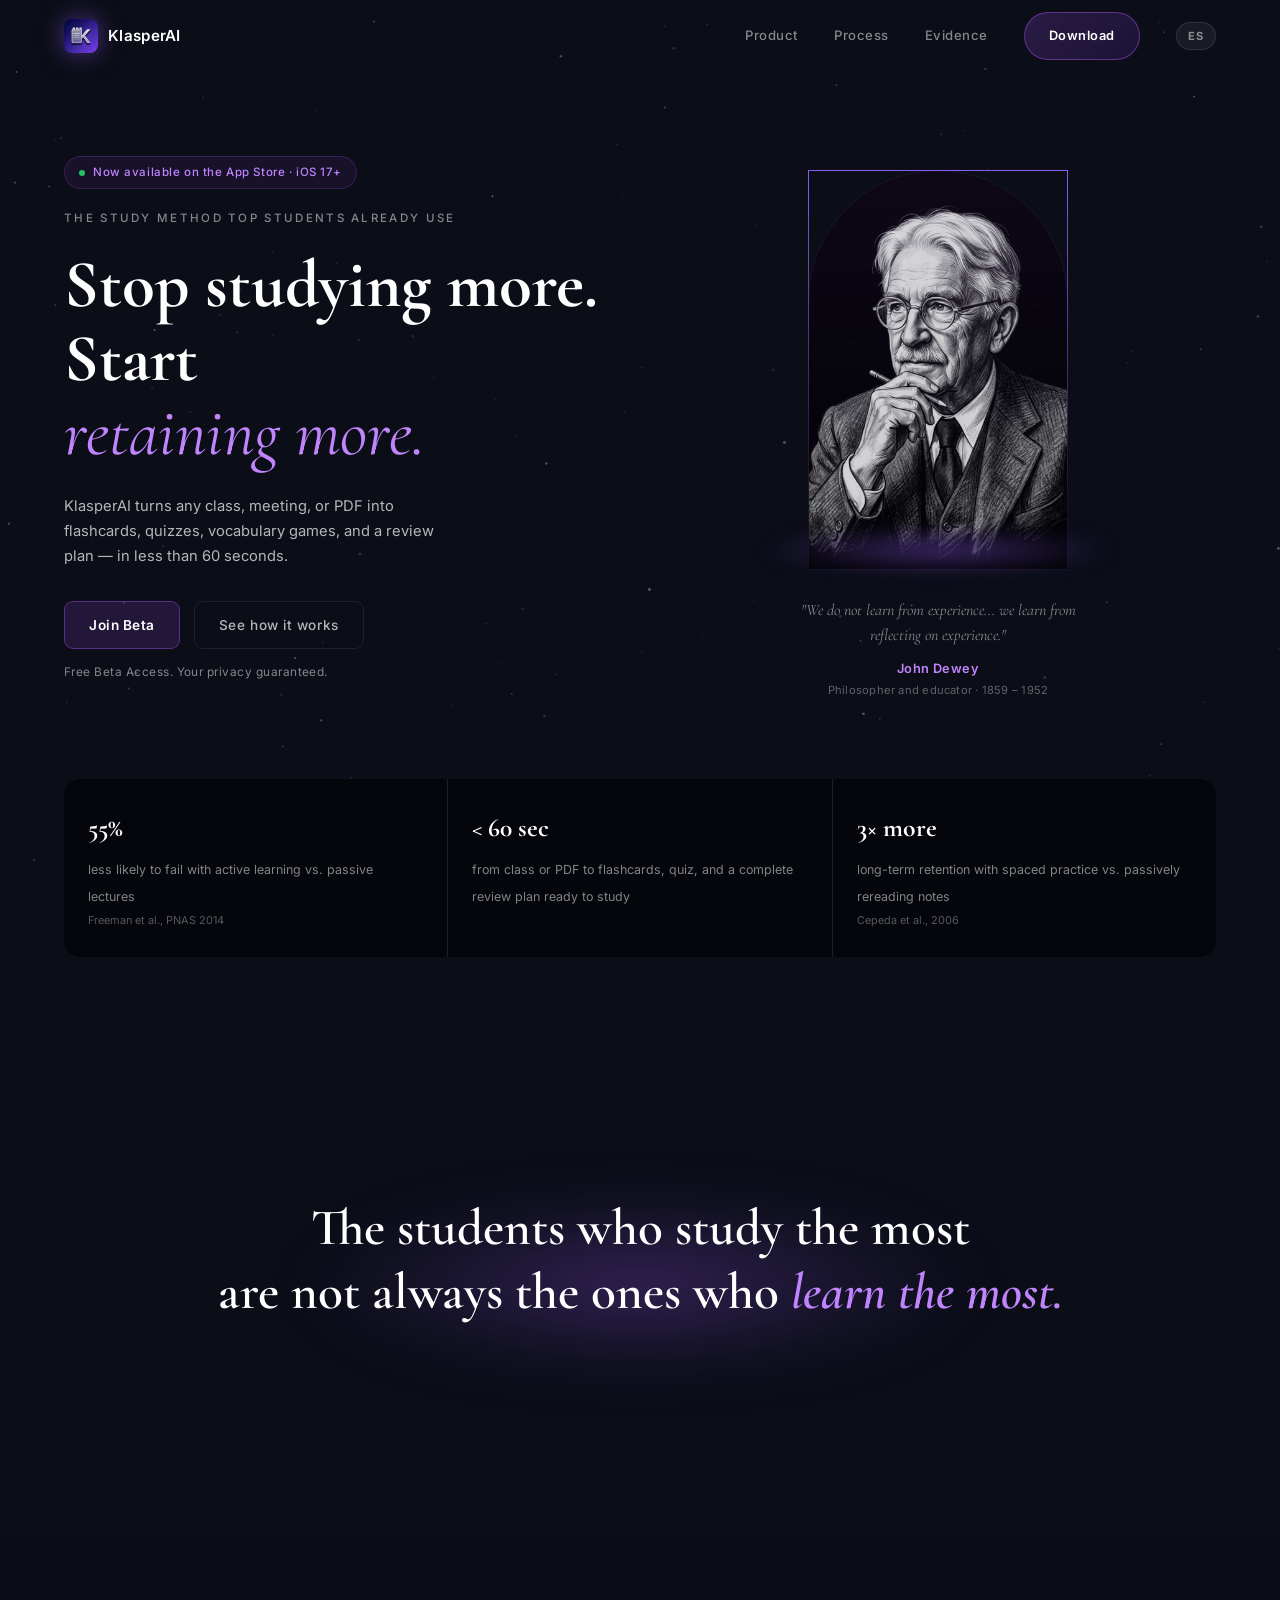
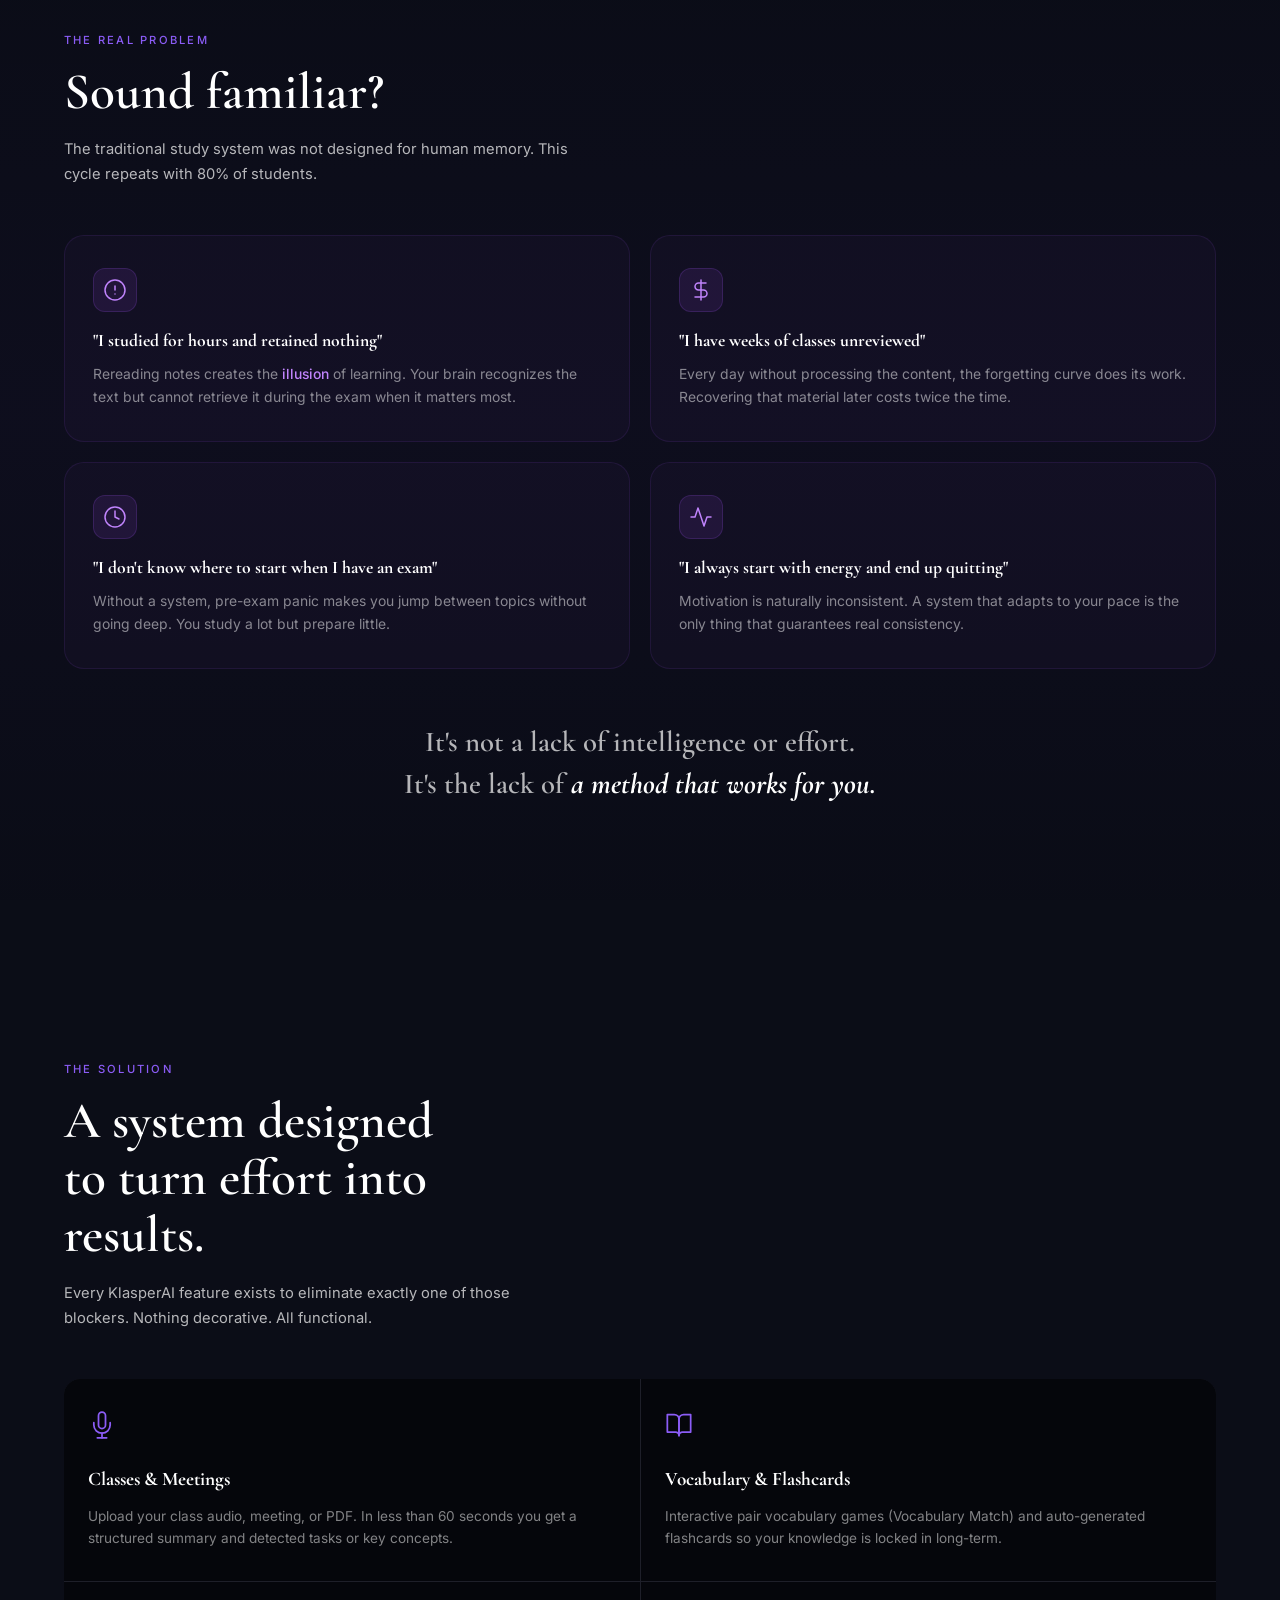
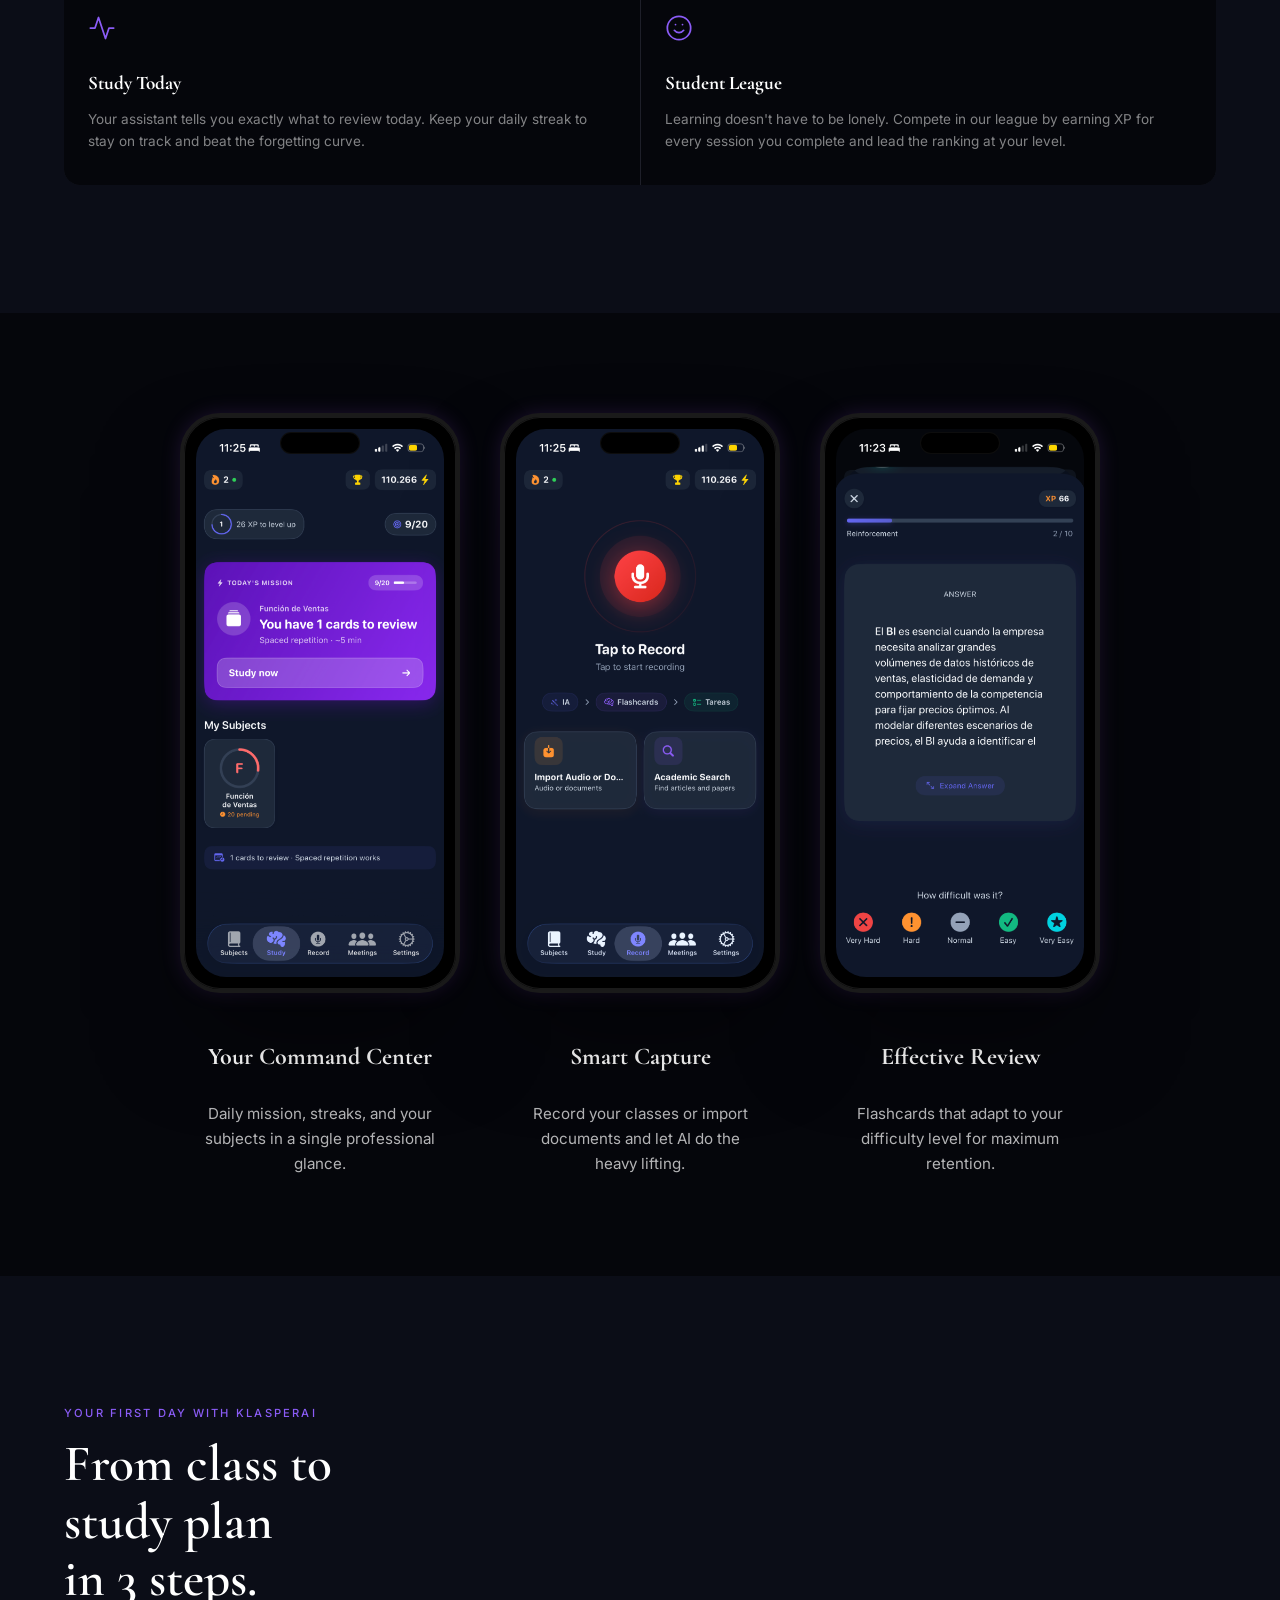
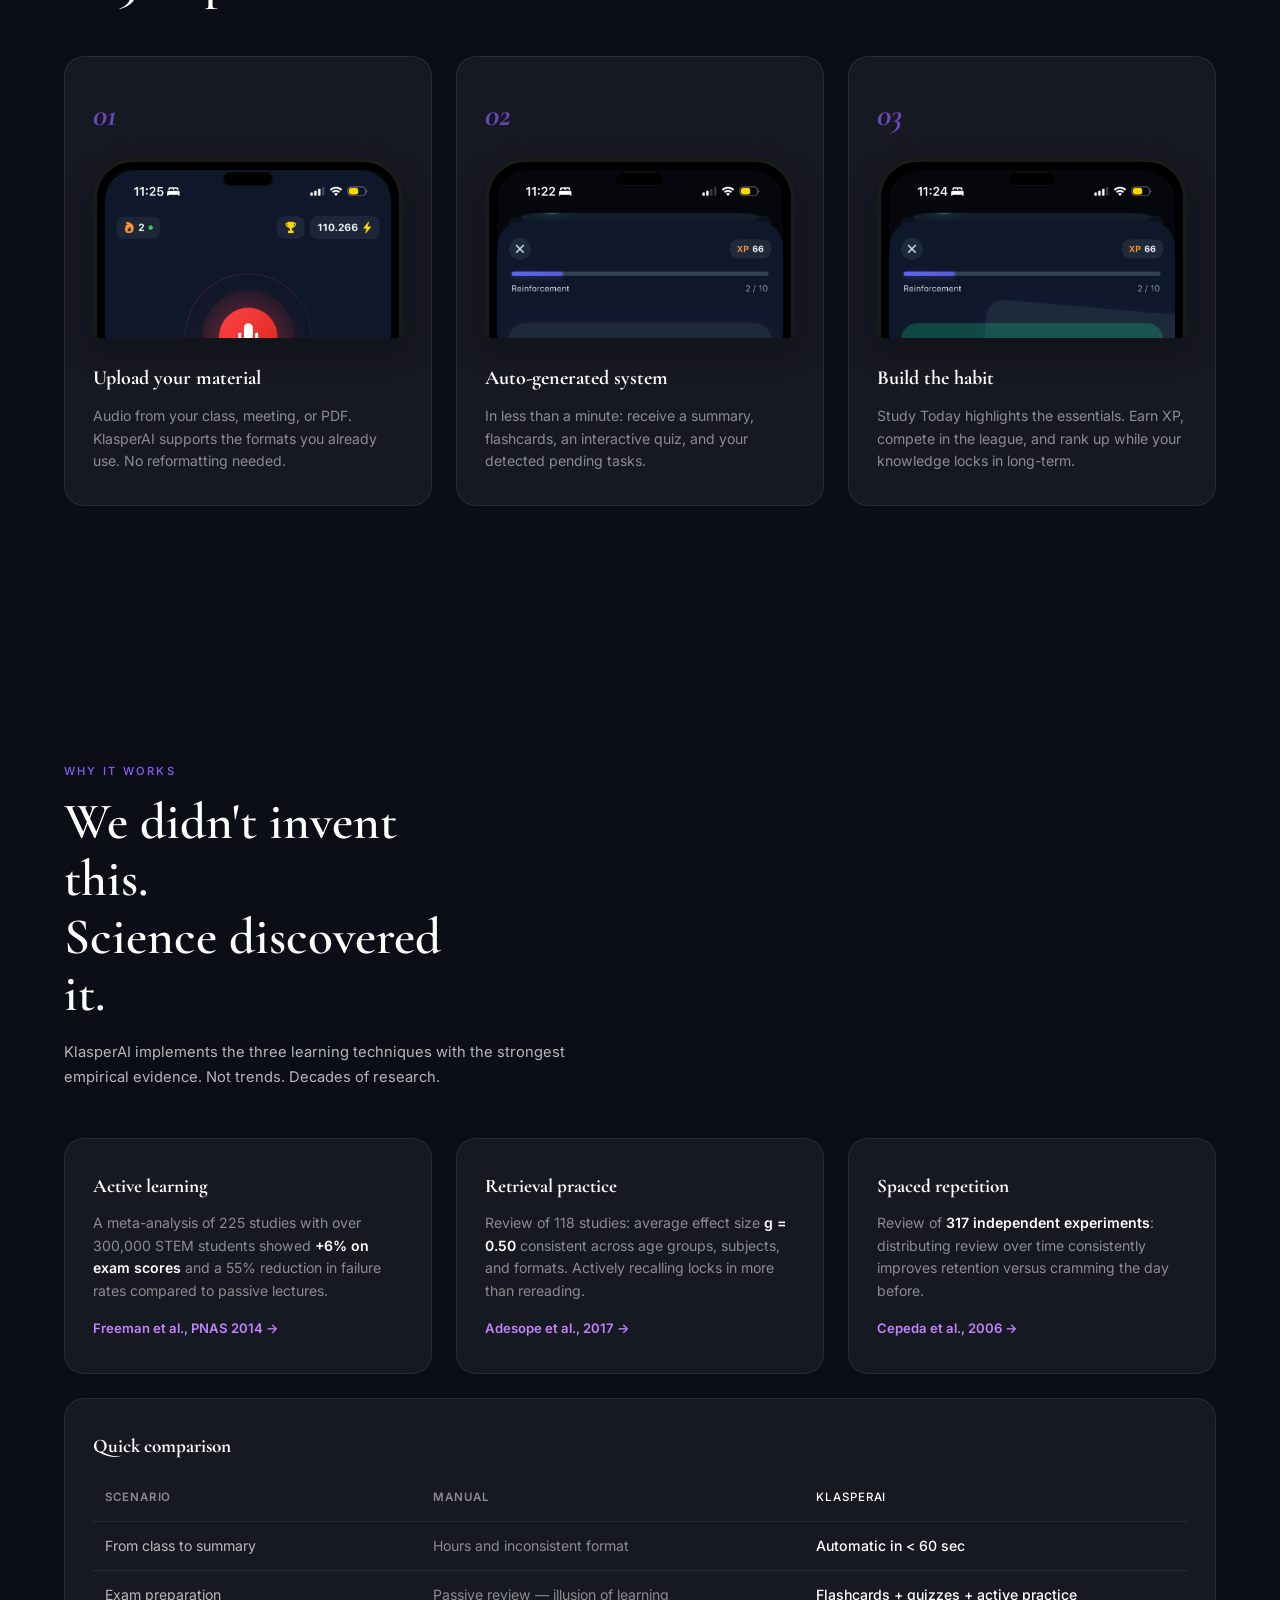
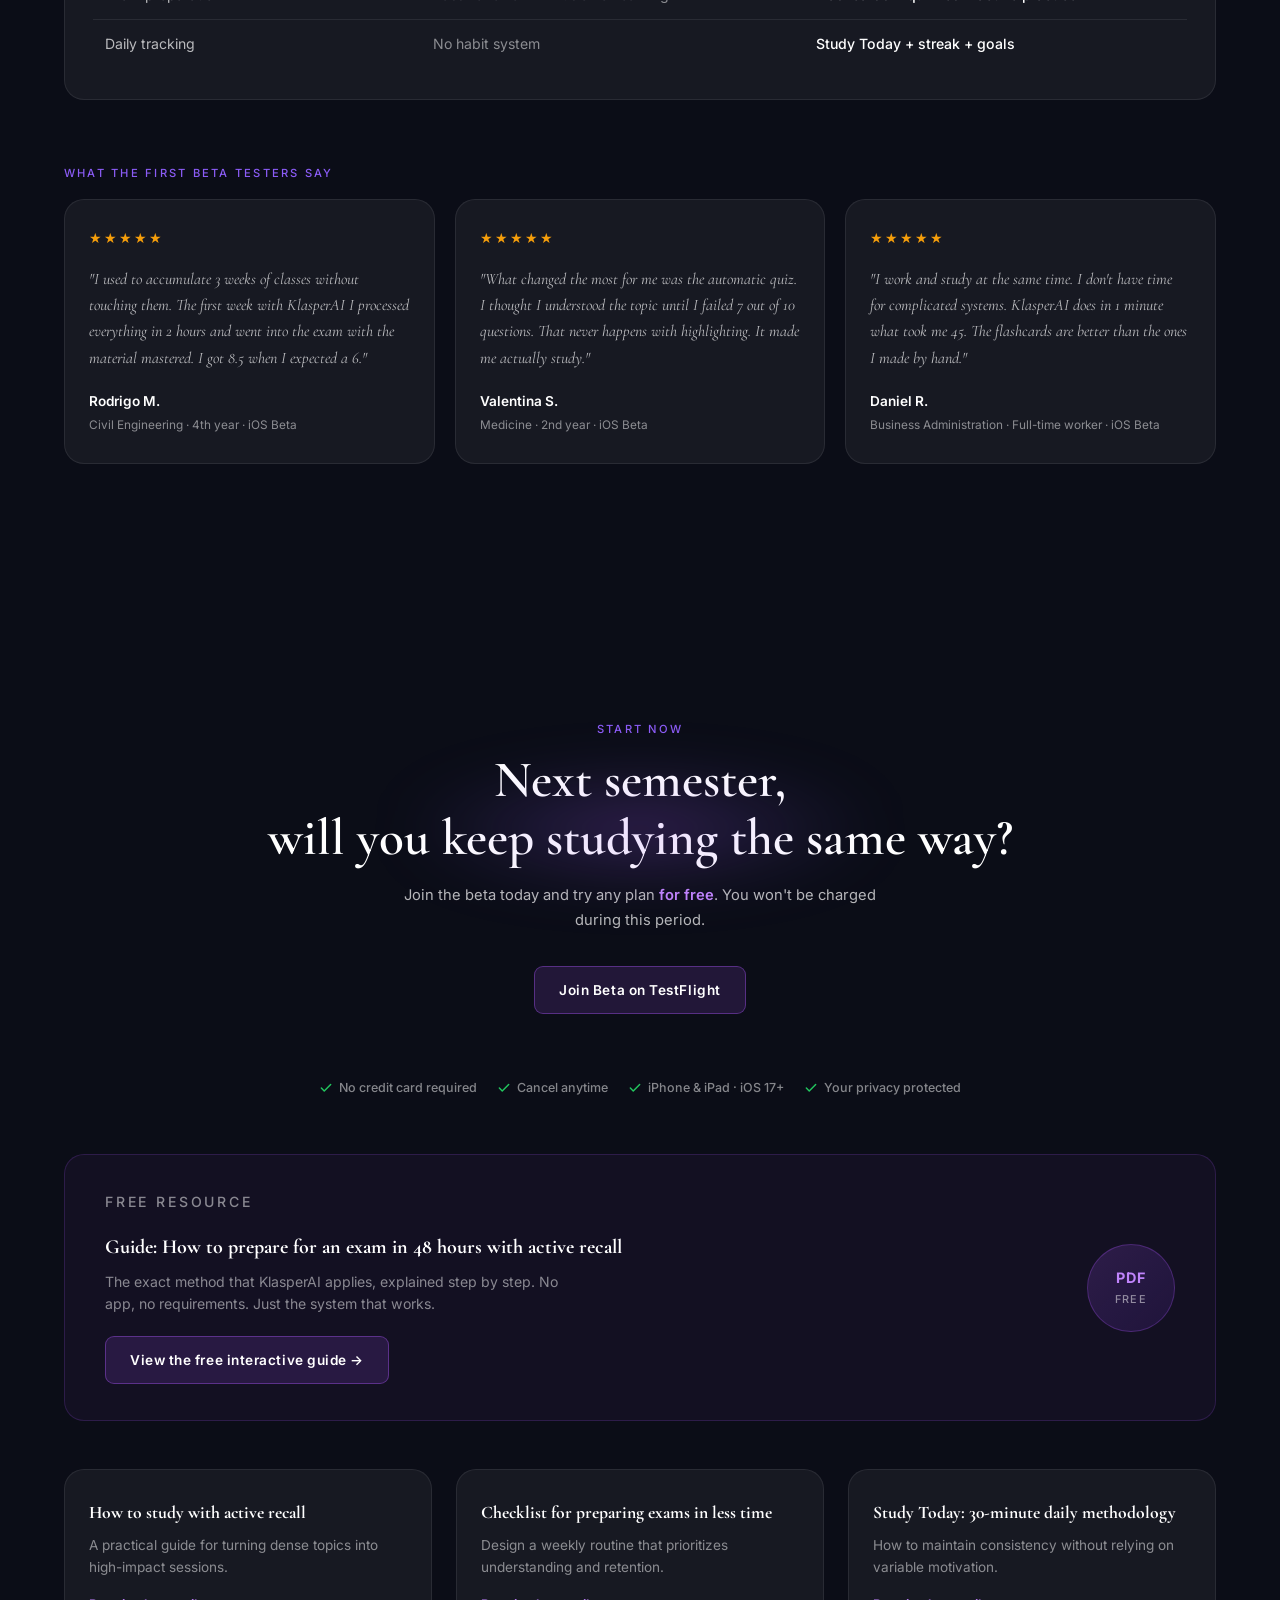
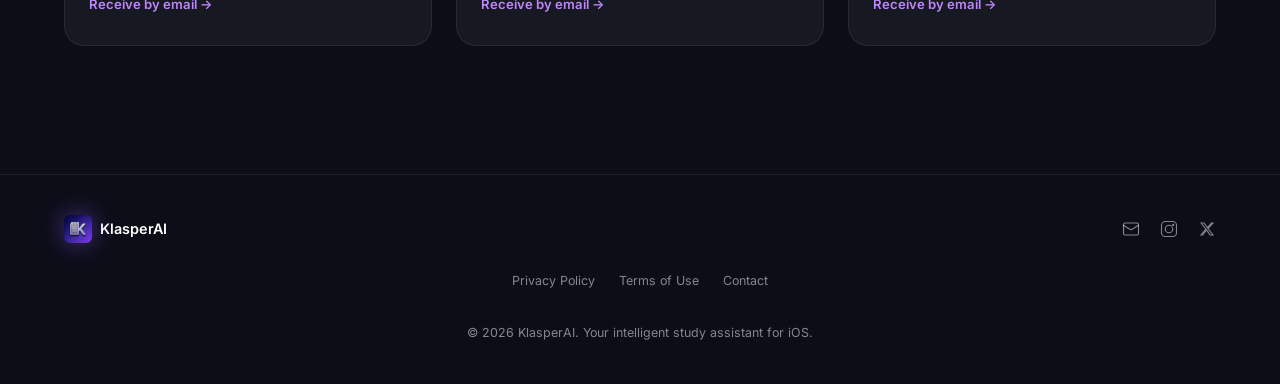
==== commit bdba7436: "Add Beta modal, assets and mobile UI tweaks Add splash assets and switch site messaging from App Sto" ====
--- a/index.html
+++ b/index.html
@@ -4,9 +4,14 @@
 <head>
   <meta charset="utf-8">
   <meta name="viewport" content="width=device-width, initial-scale=1">
-  <title>KlasperAI — De clase a material de estudio en minutos</title>
+  
+  <!-- Favicon -->
+  <link rel="icon" type="image/png" href="./AppStore_1024.png">
+  <link rel="apple-touch-icon" href="./AppStore_1024.png">
+  
+  <title>KlasperAI — La App de Estudio con IA para Estudiantes</title>
   <meta name="description"
-    content="KlasperAI convierte tus clases en resúmenes, flashcards, quizzes y juegos de vocabulario automáticamente. Estudia menos tiempo, aprende más. Descárgalo gratis en la App Store.">
+    content="KlasperAI: Tu asistente de estudio con IA. Convierte clases en resúmenes, flashcards y quizzes automáticamente. El mejor método para retener más estudiando menos. ¡Prueba la Beta!">
   <link rel="preconnect" href="https://fonts.googleapis.com">
   <link rel="preconnect" href="https://fonts.gstatic.com" crossorigin>
   <link
@@ -18,8 +23,8 @@
   <meta property="og:type" content="website">
   <meta property="og:url" content="https://klasper.ai/">
   <meta property="og:title" content="KlasperAI — De clase a material de estudio en minutos">
-  <meta property="og:description" content="KlasperAI convierte tus clases en resúmenes, flashcards, quizzes y juegos de vocabulario automáticamente. Estudia menos tiempo, aprende más. Descárgalo gratis en la App Store.">
-  <meta property="og:image" content="https://klasper.ai/dewey.png">
+  <meta property="og:description" content="KlasperAI convierte tus clases en resúmenes, flashcards y quizzes automáticamente. Estudia de forma inteligente con IA.">
+  <meta property="og:image" content="https://klasper.ai/assets/dewey.png">
 
   <!-- Twitter -->
   <meta property="twitter:card" content="summary_large_image">
@@ -36,12 +41,14 @@
     "name": "KlasperAI",
     "operatingSystem": "iOS 17+",
     "applicationCategory": "EducationApplication",
+    "genre": "AI Study Assistant",
     "offers": {
       "@type": "Offer",
       "price": "0",
       "priceCurrency": "USD"
     },
-    "description": "KlasperAI convierte tus clases en resúmenes, flashcards, quizzes y juegos de vocabulario automáticamente."
+    "description": "KlasperAI es un asistente de estudio inteligente que convierte clases y documentos en materiales de aprendizaje como resúmenes y flashcards usando IA.",
+    "screenshot": "https://klasper.ai/assets/app_screen_dashboard.png"
   }
   </script>
 </head>
@@ -58,18 +65,8 @@
     </defs>
   </svg>
 
-  <!-- ===== URGENCY BAR ===== -->
-  <div id="urgency-bar" role="alert">
-    <span class="urgency-icon" aria-hidden="true">
-      <svg width="14" height="14" viewBox="0 0 24 24" fill="none" stroke="currentColor" stroke-width="2" stroke-linecap="round" stroke-linejoin="round">
-        <path d="M12 2v20M17 5H9.5a3.5 3.5 0 0 0 0 7h5a3.5 3.5 0 0 1 0 7H6"/>
-      </svg>
-    </span>
-    <span class="urgency-text" data-i18n="urgency.text">
-      Oferta de lanzamiento: Prueba gratuita disponible por tiempo limitado.
-    </span>
-    <button class="urgency-close" id="urgencyClose" aria-label="Cerrar aviso">×</button>
-  </div>
+
+
 
   <!-- Star canvas -->
   <canvas id="starfield" aria-hidden="true"></canvas>
@@ -114,14 +111,14 @@
             repaso — en menos de 60 segundos.</p>
 
           <div class="hero-actions">
-            <a class="btn-glow" href="#final" style="height: 48px; border-radius: 9px; padding: 0 24px; min-width: auto;" data-i18n="hero.cta_download">
-              Descargar App
+            <a class="btn-glow trigger-beta-modal" href="#" style="height: 48px; border-radius: 9px; padding: 0 24px; min-width: auto;" data-i18n="hero.cta_download">
+              Unirse a la Beta
             </a>
             <a class="btn-outline" href="#producto" style="height: 48px; border-radius: 9px; padding: 0 24px; font-weight: 500;" data-i18n="hero.cta_how">
               Ver cómo funciona
             </a>
           </div>
-          <p class="hero-trust" data-i18n="hero.trust">7 días de prueba gratis. Tu privacidad garantizada.</p>
+          <p class="hero-trust" data-i18n="hero.trust">Acceso Beta gratuito. Tu privacidad garantizada.</p>
         </div>
 
         <!-- Glowing portal arch -->
@@ -133,7 +130,7 @@
             <div class="portal-light"></div>
           </div>
           <figure class="portal-quote">
-            <blockquote data-i18n="hero.quote">"El aprendizaje es natural; es un proceso que surge de la curiosidad y la necesidad de entender el mundo."</blockquote>
+            <blockquote data-i18n="hero.quote">"No aprendemos de la experiencia... aprendemos al reflexionar sobre la experiencia."</blockquote>
             <figcaption>
               <span class="portal-author" data-i18n="hero.quote_author">John Dewey</span>
               <span class="portal-author-role" data-i18n="hero.quote_role">Filósofo y pedagogo · 1859 – 1952</span>
@@ -290,7 +287,7 @@
           <div class="showcase-item">
             <div class="iphone-mockup">
               <div class="iphone-screen">
-                <img src="./app_screen_dashboard.png" alt="KlasperAI Dashboard">
+                <img src="./app_screen_dashboard.png" alt="Panel principal de KlasperAI con el resumen de misiones y streak diario" loading="lazy" decoding="async">
               </div>
             </div>
             <h3 data-i18n="showcase.1_title">Tu Centro de Mando</h3>
@@ -300,7 +297,7 @@
           <div class="showcase-item">
             <div class="iphone-mockup">
               <div class="iphone-screen">
-                <img src="./app_screen_record.png" alt="KlasperAI Recording">
+                <img src="./app_screen_record.png" alt="Interfaz de grabación de clases con IA en KlasperAI" loading="lazy" decoding="async">
               </div>
             </div>
             <h3 data-i18n="showcase.2_title">Captura Inteligente</h3>
@@ -310,7 +307,7 @@
           <div class="showcase-item">
             <div class="iphone-mockup">
               <div class="iphone-screen">
-                <img src="./app_screen_answer.png" alt="KlasperAI Flashcards">
+                <img src="./app_screen_answer.png" alt="Sesión de repaso activo con flashcards inteligentes en KlasperAI" loading="lazy" decoding="async">
               </div>
             </div>
             <h3 data-i18n="showcase.3_title">Repaso Efectivo</h3>
@@ -333,7 +330,7 @@
             <div class="step-visual">
               <div class="iphone-mockup mini">
                 <div class="iphone-screen">
-                  <img src="./app_screen_record.png" alt="Grabación">
+                  <img src="./app_screen_record.png" alt="Subiendo material de estudio a la nube" loading="lazy" decoding="async">
                 </div>
               </div>
             </div>
@@ -346,7 +343,7 @@
             <div class="step-visual">
               <div class="iphone-mockup mini">
                 <div class="iphone-screen">
-                  <img src="./app_screen_question.png" alt="IA Generando">
+                   <img src="./app_screen_question.png" alt="IA analizando y generando contenido educativo" loading="lazy" decoding="async">
                 </div>
               </div>
             </div>
@@ -359,7 +356,7 @@
             <div class="step-visual">
               <div class="iphone-mockup mini">
                 <div class="iphone-screen">
-                  <img src="./app_screen_swipe_easy.png" alt="Repaso Activo">
+                  <img src="./app_screen_swipe_easy.png" alt="Usuario marcando un concepto como dominado en KlasperAI" loading="lazy" decoding="async">
                 </div>
               </div>
             </div>
@@ -402,7 +399,7 @@
             <thead>
               <tr>
                 <th data-i18n="compare.th_scenario">Escenario</th>
-                <th data-i18n="compare.th_manual">Apuntes manuales</th>
+                <th data-i18n="compare.th_manual">Manual</th>
                 <th data-i18n="compare.th_klasper">KlasperAI</th>
               </tr>
             </thead>
@@ -469,11 +466,11 @@
         <div class="glow-ellipse glow-ellipse-sm" aria-hidden="true"></div>
         <p class="section-label" data-i18n="cta.label">Empieza ahora</p>
         <h2 class="section-title" data-i18n-html="cta.title">El semestre que viene,<br>¿seguirás estudiando igual?</h2>
-        <p class="cta-desc" data-i18n-html="cta.desc">Descarga KlasperAI hoy y comienza tu <strong>prueba gratuita de 7 días</strong>. Descubre cuánto tiempo puedes ahorrar.</p>
+        <p class="cta-desc" data-i18n-html="cta.desc">Únete a la beta hoy y prueba cualquier plan <strong>sin costo</strong>. No se te cobrará nada durante este periodo.</p>
 
         <div class="cta-buttons">
-          <a class="btn-glow" href="#" style="height: 48px; border-radius: 9px; padding: 0 24px; min-width: auto;" data-i18n="cta.download">
-            Descargar en App Store
+          <a class="btn-glow trigger-beta-modal" href="#" style="height: 48px; border-radius: 9px; padding: 0 24px; min-width: auto;" data-i18n="cta.download">
+            Unirse a la Beta en TestFlight
           </a>
         </div>
 
@@ -516,8 +513,8 @@
               <h3 data-i18n="lead.title">Guía: Cómo preparar un examen en 48 horas con recuperación activa</h3>
               <p data-i18n="lead.desc">El método exacto que aplica KlasperAI, explicado paso a paso. Sin app, sin requisitos. Solo el
                 sistema que funciona.</p>
-              <a href="guia.html"
-                class="btn-glow lead-magnet-btn" data-i18n="lead.cta">
+              <a href="#"
+                class="btn-glow lead-magnet-btn trigger-beta-modal" data-i18n="lead.cta">
                 Ver la guía interactiva gratis →
               </a>
             </div>
@@ -587,9 +584,31 @@
 
   <!-- ===== STICKY MOBILE CTA ===== -->
   <div class="sticky-cta" id="stickyCta" aria-hidden="true">
-    <a class="btn-glow sticky-cta-btn" href="#final" data-i18n="sticky.cta">
-      Descárgalo gratis
+    <a class="btn-glow sticky-cta-btn trigger-beta-modal" href="#" data-i18n="sticky.cta">
+      Probar Beta Gratis
     </a>
+  </div>
+  
+  <!-- ===== BETA MODAL ===== -->
+  <div id="betaModal" class="modal-overlay" aria-hidden="true">
+    <div class="modal-container">
+      <button class="modal-close" id="modalClose" aria-label="Cerrar">×</button>
+      <div id="modalStepForm">
+        <h2 data-i18n="modal.title">Acceso Beta Exclusivo</h2>
+        <p data-i18n="modal.desc">Déjanos tu correo para recibir noticias y desbloquear tu enlace de descarga para iOS.</p>
+        <form id="betaForm">
+          <input type="text" id="betaName" required placeholder="Tu nombre" data-i18n-placeholder="modal.placeholder_name">
+          <input type="email" id="betaEmail" required placeholder="tu@email.com" data-i18n-placeholder="modal.placeholder_email">
+          <button type="submit" class="btn-glow" data-i18n="modal.cta">Obtener Acceso Beta</button>
+        </form>
+      </div>
+      <div id="modalStepSuccess" class="hidden">
+        <div class="success-icon">✓</div>
+        <h2 data-i18n="modal.success_title">¡Ya casi estás!</h2>
+        <p data-i18n="modal.success_desc">Gracias por unirte. Aquí tienes tu enlace directo para TestFlight:</p>
+        <a href="https://testflight.apple.com/join/Nd4h3jgn" target="_blank" rel="noopener noreferrer" class="btn-glow" data-i18n="modal.success_cta">Abrir en TestFlight</a>
+      </div>
+    </div>
   </div>
 
   <script src="./translations.js"></script>
--- a/styles.css
+++ b/styles.css
@@ -42,17 +42,16 @@
   padding: 0;
 }
 
-html {
-  scroll-behavior: smooth;
-  -webkit-font-smoothing: antialiased;
-  -moz-osx-font-smoothing: grayscale;
+html, body {
+  overflow-x: hidden;
+  width: 100%;
+  position: relative;
 }
 
 body {
   font-family: var(--sans);
   color: var(--text);
   background: var(--bg);
-  overflow-x: hidden;
   line-height: 1.65;
   font-weight: 400;
 }
@@ -71,6 +70,9 @@
   opacity: 0.6;
 }
 
+
+
+
 /* ---------- TOPBAR ---------- */
 .topbar {
   position: fixed;
@@ -78,21 +80,23 @@
   left: 0;
   right: 0;
   z-index: 100;
-  height: 60px;
+  height: 72px; /* Breathable height */
   display: flex;
   align-items: center;
   justify-content: space-between;
   padding: 0 clamp(24px, 5vw, 72px);
   background: transparent;
-  transition: background 0.4s ease, border-color 0.4s ease;
+  transition: all 0.4s cubic-bezier(0.4, 0, 0.2, 1);
   border-bottom: 1px solid transparent;
 }
 
 .topbar.scrolled {
-  background: rgba(8, 6, 14, 0.88);
-  backdrop-filter: blur(20px);
-  -webkit-backdrop-filter: blur(20px);
-  border-bottom-color: var(--border);
+  height: 64px; /* Slightly more compact when scrolling */
+  background: rgba(8, 6, 14, 0.8);
+  backdrop-filter: blur(24px);
+  -webkit-backdrop-filter: blur(24px);
+  border-bottom-color: rgba(168, 85, 247, 0.15);
+  box-shadow: 0 4px 30px rgba(0, 0, 0, 0.3);
 }
 
 /* ---------- BRAND / LOGO ---------- */
@@ -215,6 +219,23 @@
   gap: 40px;
 }
 
+@media (max-width: 900px) {
+  .hero-inner {
+    grid-template-columns: 1fr;
+    text-align: center;
+    gap: 60px;
+  }
+  
+  .hero-desc {
+    margin-left: auto;
+    margin-right: auto;
+  }
+  
+  .hero-actions {
+    justify-content: center;
+  }
+}
+
 .hero-text {
   position: relative;
   z-index: 3;
@@ -266,8 +287,10 @@
   justify-content: flex-end;
   align-items: center;
   position: relative;
-  min-height: 480px;
+  min-height: 500px;
+  padding-top: 30px; /* More safety room */
   gap: 24px;
+  overflow: visible; /* Prevent clipping during animation */
 }
 
 .portal {
@@ -293,7 +316,7 @@
 
 @keyframes float {
   0% { transform: translateY(0px); }
-  50% { transform: translateY(-10px); }
+  50% { transform: translateY(-15px); } /* Slightly more movement */
   100% { transform: translateY(0px); }
 }
 
@@ -498,6 +521,12 @@
   overflow: hidden;
 }
 
+@media (max-width: 768px) {
+  .stats-row {
+    grid-template-columns: 1fr;
+  }
+}
+
 .stat {
   background: var(--bg-subtle);
   padding: 28px 24px;
@@ -633,6 +662,18 @@
   margin-top: 48px;
 }
 
+@media (max-width: 1024px) {
+  .features-grid {
+    grid-template-columns: repeat(2, 1fr);
+  }
+}
+
+@media (max-width: 600px) {
+  .features-grid {
+    grid-template-columns: 1fr;
+  }
+}
+
 .feature-card {
   background: var(--bg-subtle);
   padding: 32px 24px;
@@ -772,6 +813,7 @@
   border-radius: 20px;
   padding: 32px 28px;
   margin-top: 24px;
+  overflow: hidden; /* Ensure no overflow */
 }
 
 .compare-card h3 {
@@ -785,6 +827,7 @@
 table {
   width: 100%;
   border-collapse: collapse;
+  table-layout: fixed; /* Force fixed layout to prevent overflow */
 }
 
 th,
@@ -792,6 +835,8 @@
   text-align: left;
   padding: 14px 12px;
   border-bottom: 1px solid var(--border);
+  word-wrap: break-word;
+  overflow-wrap: break-word;
 }
 
 th {
@@ -805,11 +850,91 @@
 td {
   color: var(--text-body);
   font-size: 0.88rem;
-}
+  line-height: 1.4;
+}
+
+/* Specific column widths for better balance */
+th:nth-child(1), td:nth-child(1) { width: 30%; }
+th:nth-child(2), td:nth-child(2) { width: 35%; color: var(--text-dim); }
+th:nth-child(3), td:nth-child(3) { width: 35%; color: #fff; font-weight: 500; }
 
 tr:last-child td {
   border-bottom: none;
 }
+
+@media (max-width: 600px) {
+  .compare-card {
+    padding: 24px 16px;
+  }
+  
+  /* Stacking table for extra small screens */
+  table, thead, tbody, th, td, tr {
+    display: block;
+    width: 100% !important;
+  }
+  
+  thead {
+    display: none; /* Hide header row */
+  }
+  
+  tr {
+    padding: 20px 0;
+    border-bottom: 1px solid var(--border);
+  }
+  
+  tr:last-child {
+    border-bottom: none;
+  }
+  
+  td {
+    padding: 4px 0;
+    border: none;
+    font-size: 0.85rem;
+    text-align: left;
+  }
+  
+  /* Scenario Label */
+  td:nth-child(1) {
+    font-size: 0.7rem;
+    font-weight: 700;
+    text-transform: uppercase;
+    letter-spacing: 0.1em;
+    color: var(--accent);
+    margin-bottom: 8px;
+  }
+  
+  /* Manual Entry */
+  td:nth-child(2) {
+    color: var(--text-dim);
+    margin-bottom: 4px;
+    padding-left: 20px;
+    position: relative;
+  }
+  
+  td:nth-child(2)::before {
+    content: "✕";
+    position: absolute;
+    left: 0;
+    color: #ef4444;
+  }
+  
+  /* KlasperAI Entry */
+  td:nth-child(3) {
+    color: #fff;
+    font-weight: 500;
+    padding-left: 20px;
+    position: relative;
+  }
+  
+  td:nth-child(3)::before {
+    content: "✓";
+    position: absolute;
+    left: 0;
+    color: var(--diff-easy);
+  }
+}
+
+
 
 /* ---------- TESTIMONIAL ---------- */
 .testimonial-card {
@@ -1083,17 +1208,15 @@
     display: flex;
     flex-direction: column;
     position: fixed;
-    top: 60px;
+    top: 0;
     left: 0;
     right: 0;
     bottom: 0;
-    background: rgba(8, 6, 14, 0.97);
-    backdrop-filter: blur(24px);
-    -webkit-backdrop-filter: blur(24px);
-    padding: 48px 32px;
-    gap: 24px;
+    background: var(--bg); /* Solid background to prevent bleed-through */
+    padding: 100px 32px 48px;
+    gap: 16px;
     z-index: 99;
-    animation: fadeSlideIn 0.3s ease;
+    animation: fadeSlideIn 0.3s ease-out;
   }
 
   @keyframes fadeSlideIn {
@@ -1143,7 +1266,8 @@
   }
 
   .portal-wrap {
-    min-height: 240px;
+    min-height: 280px; /* Increased for mobile floating room */
+    padding-top: 20px;
   }
 
   .portal {
@@ -1207,15 +1331,7 @@
     font-size: 1rem;
   }
 
-  /* Table: horizontal scroll on small screens */
-  .compare-card {
-    overflow-x: auto;
-    -webkit-overflow-scrolling: touch;
-  }
-
-  table {
-    min-width: 520px;
-  }
+
 
   th,
   td {
@@ -1575,85 +1691,30 @@
   }
 }
 
-/* ---------- URGENCY BAR ---------- */
-#urgency-bar {
-  position: fixed;
-  top: 0;
-  left: 0;
-  right: 0;
-  z-index: 200;
-  background: rgba(8, 6, 14, 0.96);
-  backdrop-filter: blur(12px);
-  -webkit-backdrop-filter: blur(12px);
-  border-bottom: 1px solid rgba(168, 85, 247, 0.15);
-  padding: 8px 24px;
-  display: flex;
-  align-items: center;
-  justify-content: center;
-  gap: 12px;
-  font-size: 0.78rem;
-  font-weight: 500;
-  color: #c084fc;
-  text-align: center;
-  transition: transform 0.3s ease;
-}
-
-#urgency-bar.hidden {
-  transform: translateY(-100%);
-  pointer-events: none;
-}
-
-.urgency-icon {
-  font-size: 0.9rem;
-  flex-shrink: 0;
-}
-
-.urgency-close {
-  background: none;
-  border: none;
-  color: rgba(255, 255, 255, 0.5);
-  cursor: pointer;
-  font-size: 1.2rem;
-  line-height: 1;
-  padding: 0 4px;
-  margin-left: 12px;
-  transition: color 0.2s ease;
-  flex-shrink: 0;
-}
-
-.urgency-close:hover {
-  color: #fff;
-}
-
-body.has-urgency-bar .topbar {
-  top: 42px;
-}
-
-body.has-urgency-bar .hero {
-  padding-top: 185px;
-}
+
 
 /* ---------- NAV CTA BUTTON ---------- */
 .nav-cta-btn {
   display: inline-flex !important;
   align-items: center;
-  padding: 8px 20px !important;
+  padding: 10px 24px !important;
   border-radius: 999px;
-  background: rgba(168, 85, 247, 0.12) !important;
-  border: 1px solid rgba(168, 85, 247, 0.4);
+  background: linear-gradient(135deg, rgba(168, 85, 247, 0.2) 0%, rgba(124, 58, 237, 0.15) 100%) !important;
+  border: 1px solid rgba(168, 85, 247, 0.45);
   color: #fff !important;
   font-size: 0.8rem !important;
   font-weight: 600 !important;
   letter-spacing: 0.04em;
-  transition: all 0.3s ease !important;
+  transition: all 0.3s cubic-bezier(0.4, 0, 0.2, 1) !important;
 }
 
 .nav-cta-btn:hover {
-  background: rgba(168, 85, 247, 0.28) !important;
+  background: linear-gradient(135deg, var(--accent) 0%, var(--accent-deep) 100%) !important;
   border-color: var(--accent) !important;
-  box-shadow: 0 0 20px rgba(168, 85, 247, 0.2);
-  transform: translateY(-1px) !important;
-}
+  box-shadow: 0 0 25px rgba(168, 85, 247, 0.35);
+  transform: translateY(-2px) !important;
+}
+
 
 /* ---------- HERO BADGE ---------- */
 .hero-badge {
@@ -2072,10 +2133,7 @@
     padding-top: 160px;
   }
 
-  #urgency-bar {
-    font-size: 0.76rem;
-    padding: 9px 16px;
-  }
+
 
   .pain-grid {
     grid-template-columns: 1fr;
@@ -2160,6 +2218,8 @@
   flex-wrap: wrap;
   gap: 40px;
   align-items: start;
+  width: 100%;
+  max-width: 100vw;
 }
 
 .showcase-item {
@@ -2186,19 +2246,19 @@
   border: 4px solid #1a1a1a;
 }
 
-/* Notch */
+/* Dynamic Island */
 .iphone-mockup::before {
   content: '';
   position: absolute;
-  top: 0;
+  top: 15px; /* Moved down from top */
   left: 50%;
   transform: translateX(-50%);
-  width: 120px;
-  height: 25px;
-  background: #1a1a1a;
-  border-bottom-left-radius: 18px;
-  border-bottom-right-radius: 18px;
-  z-index: 2;
+  width: 80px;
+  height: 22px;
+  background: #000;
+  border-radius: 12px; /* Full rounded for Dynamic Island */
+  z-index: 5;
+  border: 1px solid rgba(255, 255, 255, 0.05);
 }
 
 .iphone-screen {
@@ -2216,12 +2276,23 @@
   object-fit: cover;
 }
 
+.showcase-item {
+  display: flex;
+  flex-direction: column;
+  align-items: center;
+  transition: transform 0.4s cubic-bezier(0.2, 0, 0.2, 1);
+}
+
+.showcase-item:hover {
+  transform: translateY(-10px);
+}
+
 .showcase-item h3 {
   font-family: var(--serif);
   font-size: 1.5rem;
   color: #fff;
   text-align: center;
-  margin-top: 10px;
+  margin-top: 20px;
 }
 
 .showcase-item p {
@@ -2259,10 +2330,10 @@
 }
 
 .iphone-mockup.mini::before {
-  width: 80px;
-  height: 18px;
-  border-bottom-left-radius: 12px;
-  border-bottom-right-radius: 12px;
+  top: 10px;
+  width: 50px;
+  height: 14px;
+  border-radius: 8px;
 }
 
 .iphone-mockup.mini .iphone-screen {
@@ -2280,4 +2351,175 @@
 
 .process-step:hover .iphone-mockup.mini img {
   transform: translateY(-5px);
+}
+
+/* ---------- BETA MODAL ---------- */
+.modal-overlay {
+  position: fixed;
+  inset: 0;
+  z-index: 200;
+  background: rgba(0, 0, 0, 0.7);
+  backdrop-filter: blur(8px);
+  -webkit-backdrop-filter: blur(8px);
+  display: flex;
+  align-items: center;
+  justify-content: center;
+  padding: 24px;
+  opacity: 0;
+  pointer-events: none;
+  transition: opacity 0.4s ease;
+}
+
+.modal-overlay.is-active {
+  opacity: 1;
+  pointer-events: auto;
+}
+
+.modal-container {
+  width: 100%;
+  max-width: 420px;
+  background: #111322;
+  border: 1px solid var(--border);
+  border-radius: 28px;
+  padding: 40px 32px;
+  position: relative;
+  box-shadow: 0 40px 100px rgba(0, 0, 0, 0.6);
+  transform: translateY(20px);
+  transition: transform 0.4s cubic-bezier(0.2, 0, 0.2, 1);
+  text-align: center;
+}
+
+.modal-overlay.is-active .modal-container {
+  transform: translateY(0);
+}
+
+.modal-close {
+  position: absolute;
+  top: 18px;
+  right: 18px;
+  width: 32px;
+  height: 32px;
+  border-radius: 50%;
+  background: rgba(255, 255, 255, 0.05);
+  border: none;
+  color: #fff;
+  font-size: 1.2rem;
+  cursor: pointer;
+  display: flex;
+  align-items: center;
+  justify-content: center;
+  transition: background 0.3s ease;
+}
+
+.modal-close:hover {
+  background: rgba(255, 255, 255, 0.1);
+}
+
+.modal-container h2 {
+  font-family: var(--serif);
+  font-size: 1.8rem;
+  color: #fff;
+  margin-bottom: 12px;
+}
+
+.modal-container p {
+  color: var(--text-dim);
+  font-size: 0.95rem;
+  line-height: 1.6;
+  margin-bottom: 28px;
+}
+
+#betaForm {
+  display: flex;
+  flex-direction: column;
+  gap: 12px;
+}
+
+#betaEmail,
+#betaName {
+  height: 52px;
+  border-radius: 12px;
+  background: rgba(255, 255, 255, 0.05);
+  border: 1px solid var(--border);
+  color: #fff;
+  padding: 0 16px;
+  font-family: var(--sans);
+  font-size: 1rem;
+  transition: border-color 0.3s ease;
+}
+
+#betaEmail:focus,
+#betaName:focus {
+  outline: none;
+  border-color: var(--accent);
+}
+
+
+.success-icon {
+  width: 60px;
+  height: 60px;
+  background: var(--diff-easy);
+  color: #fff;
+  border-radius: 50%;
+  display: flex;
+  align-items: center;
+  justify-content: center;
+  font-size: 2rem;
+  margin: 0 auto 20px;
+}
+
+.hidden {
+  display: none !important;
+}
+
+/* ==========================================================
+   ULTIMATE MOBILE FIX (NO OVERFLOW)
+   ========================================================== */
+@media (max-width: 768px) {
+  html, body {
+    overflow-x: hidden !important;
+    position: relative;
+    width: 100% !important;
+    margin: 0;
+    padding: 0;
+  }
+
+  .wrap {
+    padding: 0 20px;
+    width: 100%;
+    max-width: 100vw;
+    overflow: hidden;
+  }
+
+  .hero-inner,
+  .stats-row,
+  .features-grid,
+  .process-grid,
+  .evidence-grid,
+  .pain-grid,
+  .testimonials-grid,
+  .blog-grid,
+  .showcase-grid {
+    grid-template-columns: 1fr !important;
+    display: flex !important;
+    flex-direction: column !important;
+    width: 100% !important;
+    gap: 20px !important;
+  }
+
+  .iphone-mockup {
+    max-width: 100%;
+  }
+
+  /* Fix for very wide grid items */
+  .stat, .feature-card, .process-step, .evidence-card, .pain-card, .testimonial-card-v2, .blog-card {
+    width: 100% !important;
+    box-sizing: border-box !important;
+  }
+
+  /* Prevent portal from overflowing */
+  .portal-wrap {
+    width: 100%;
+    overflow: hidden;
+  }
 }
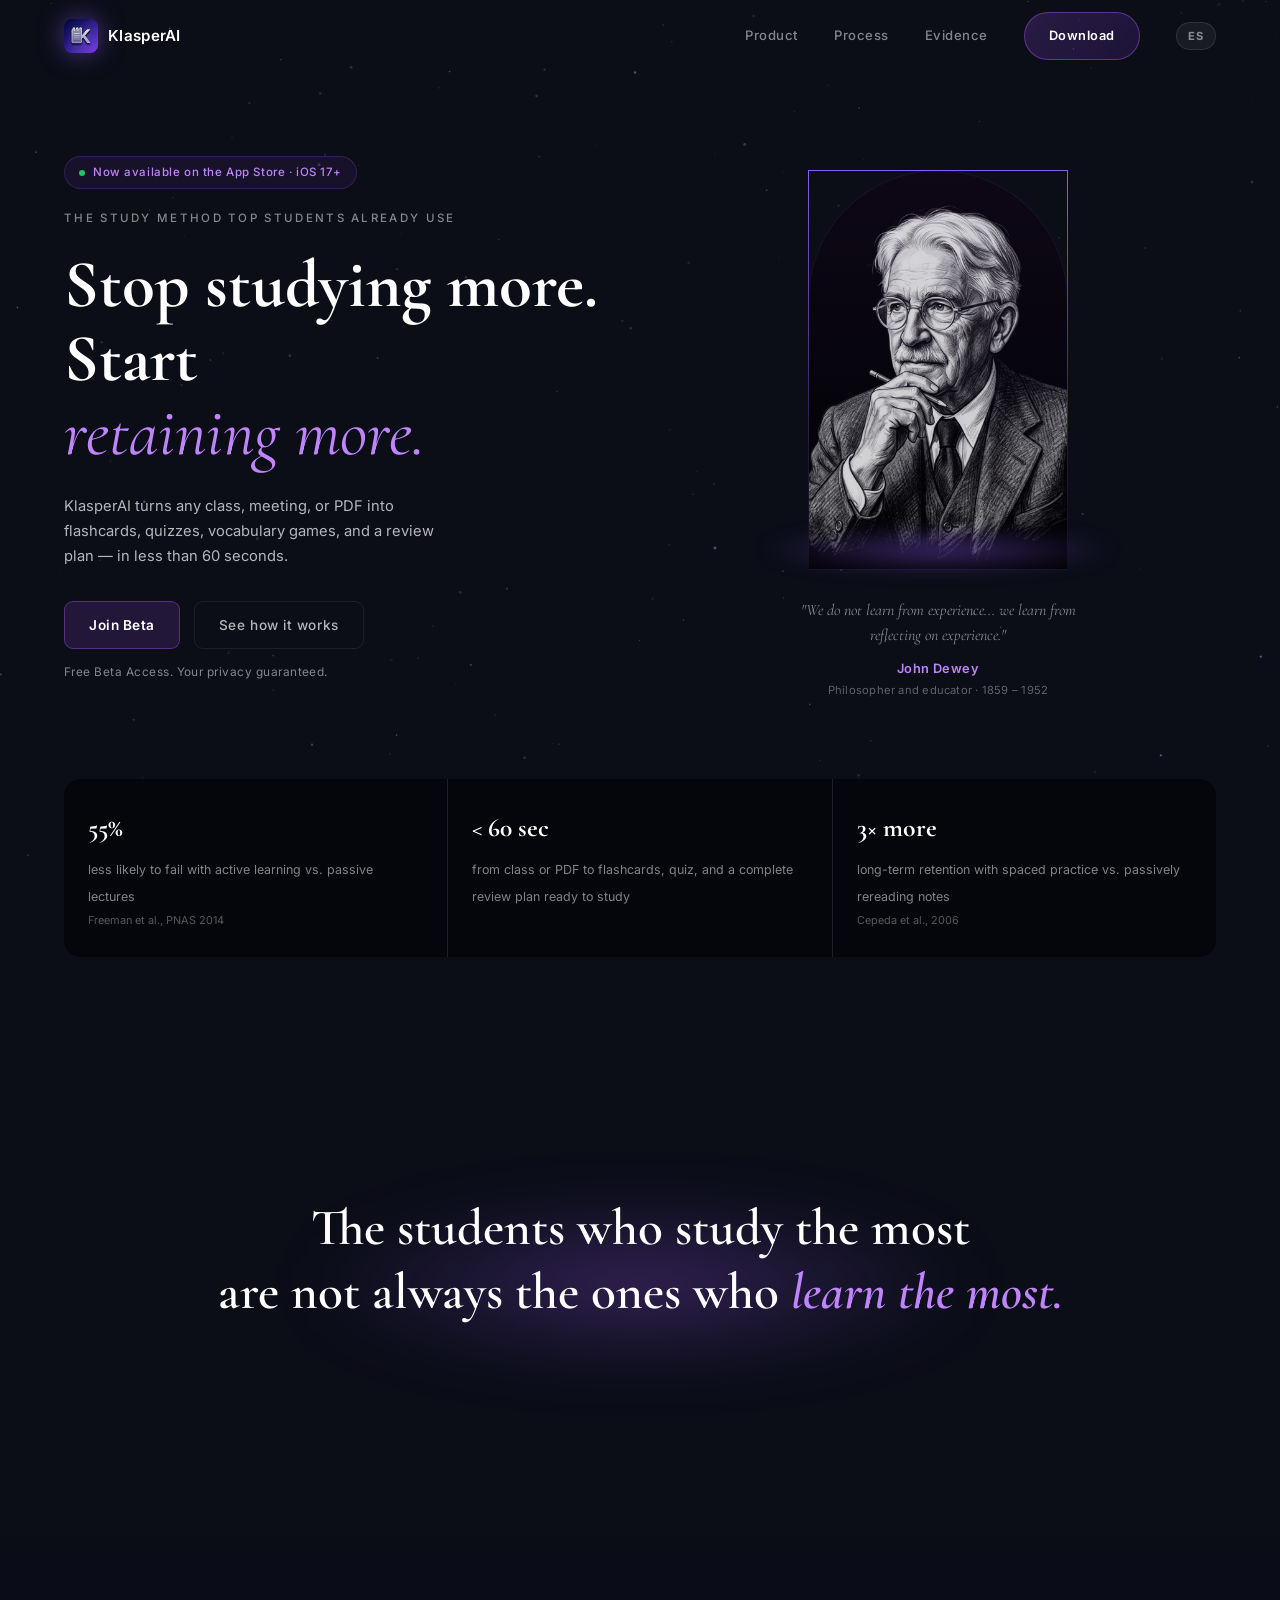
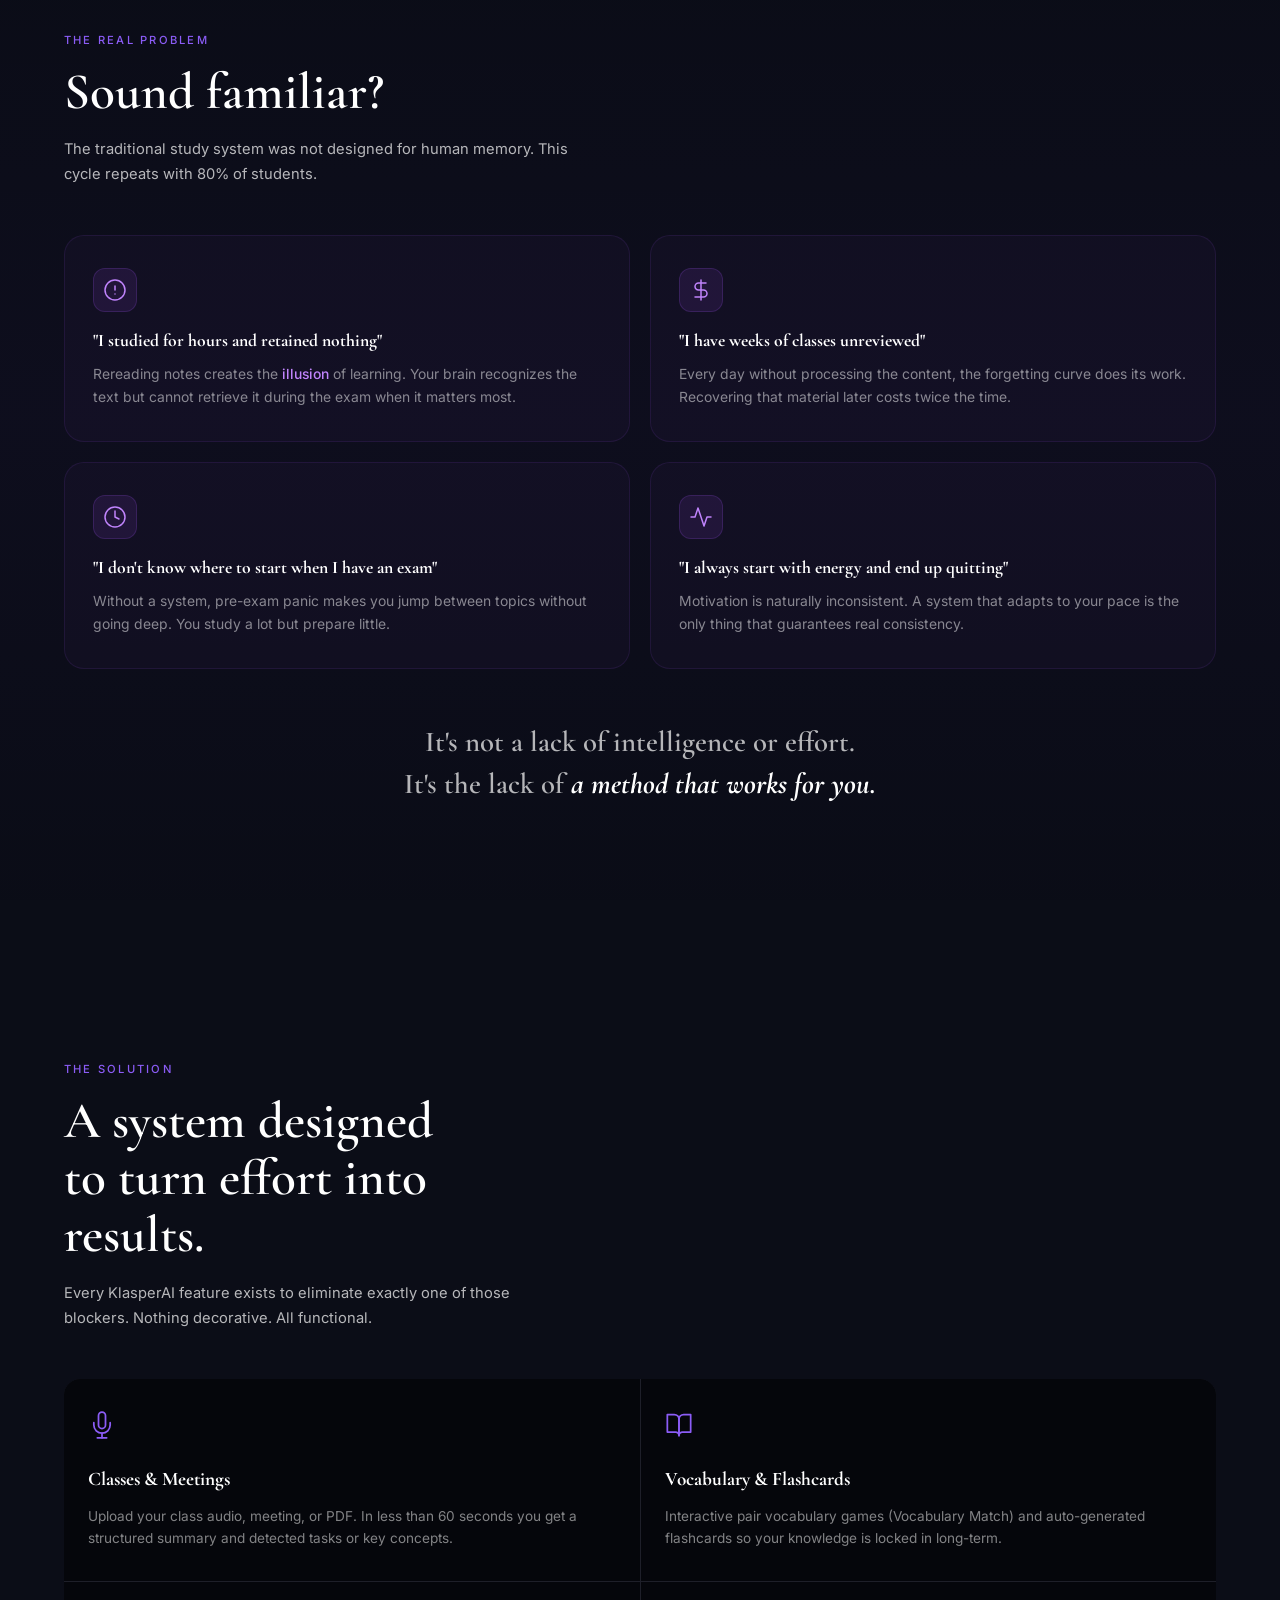
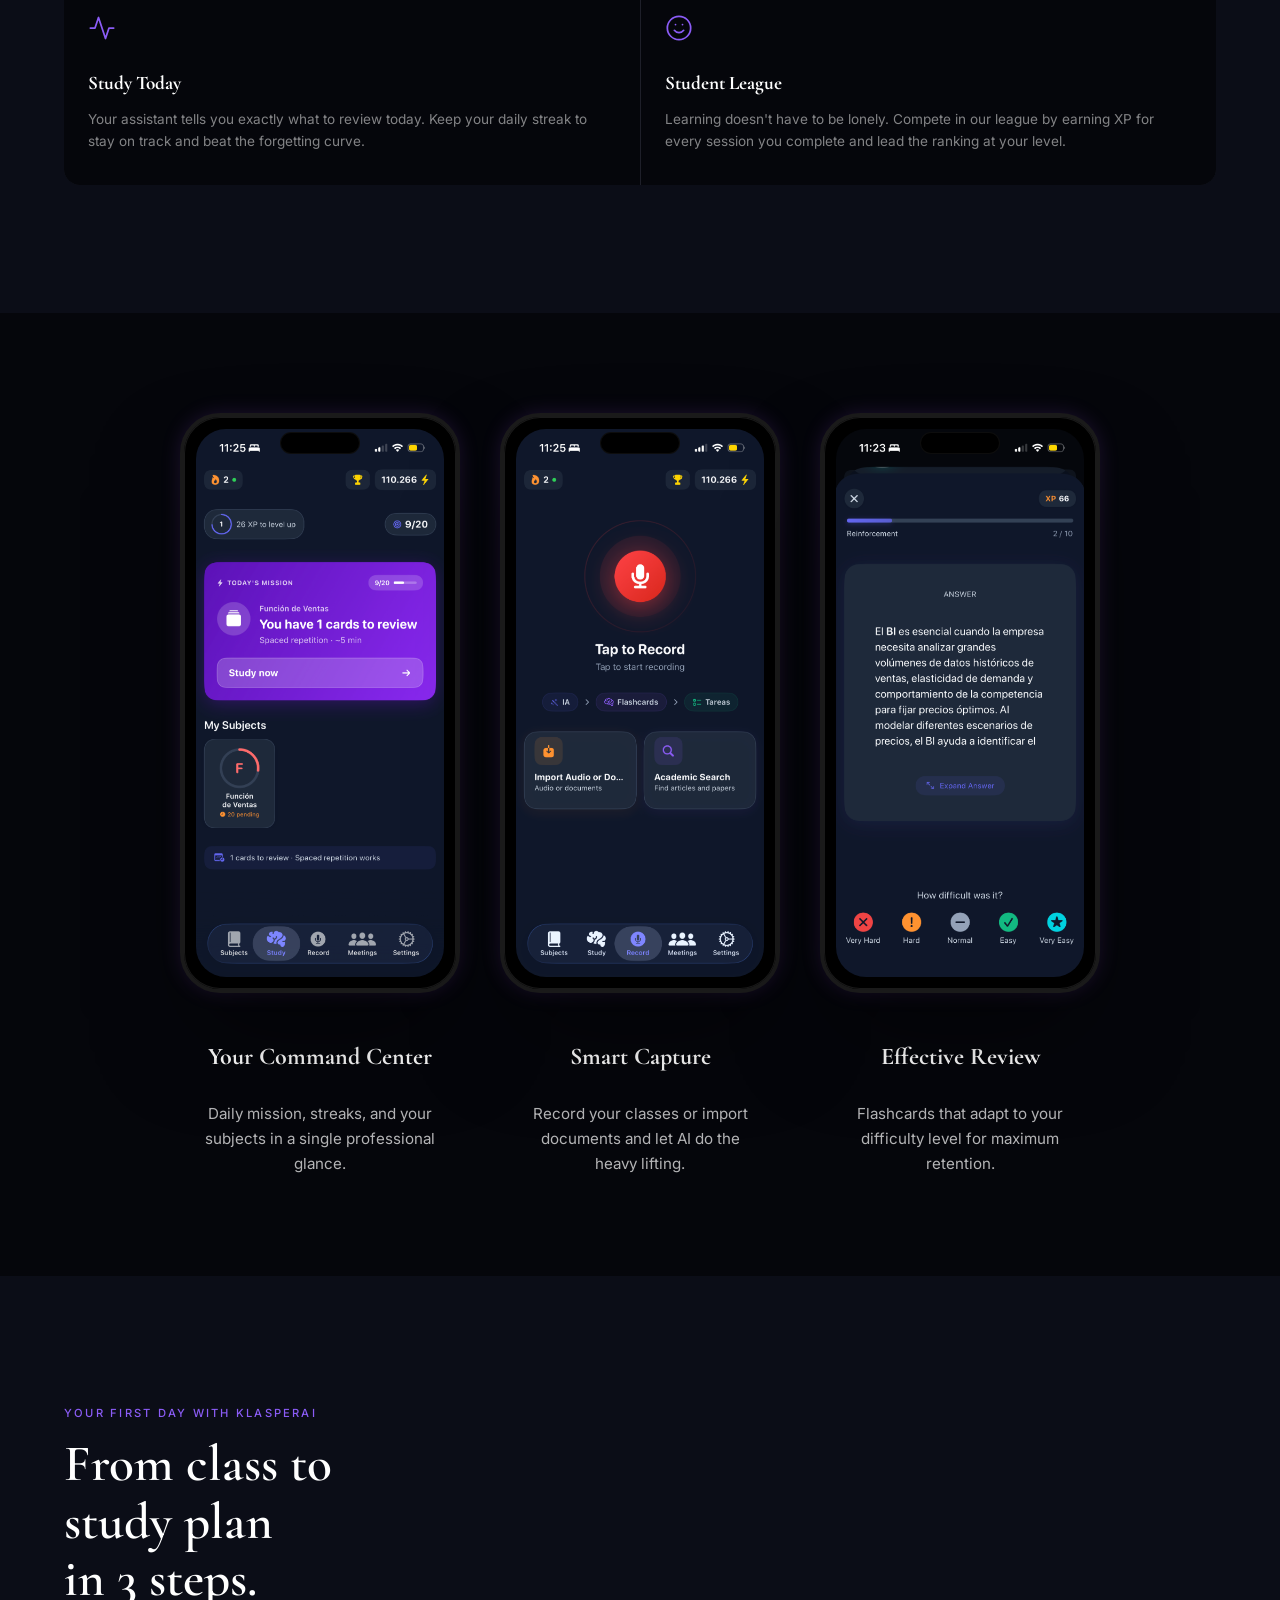
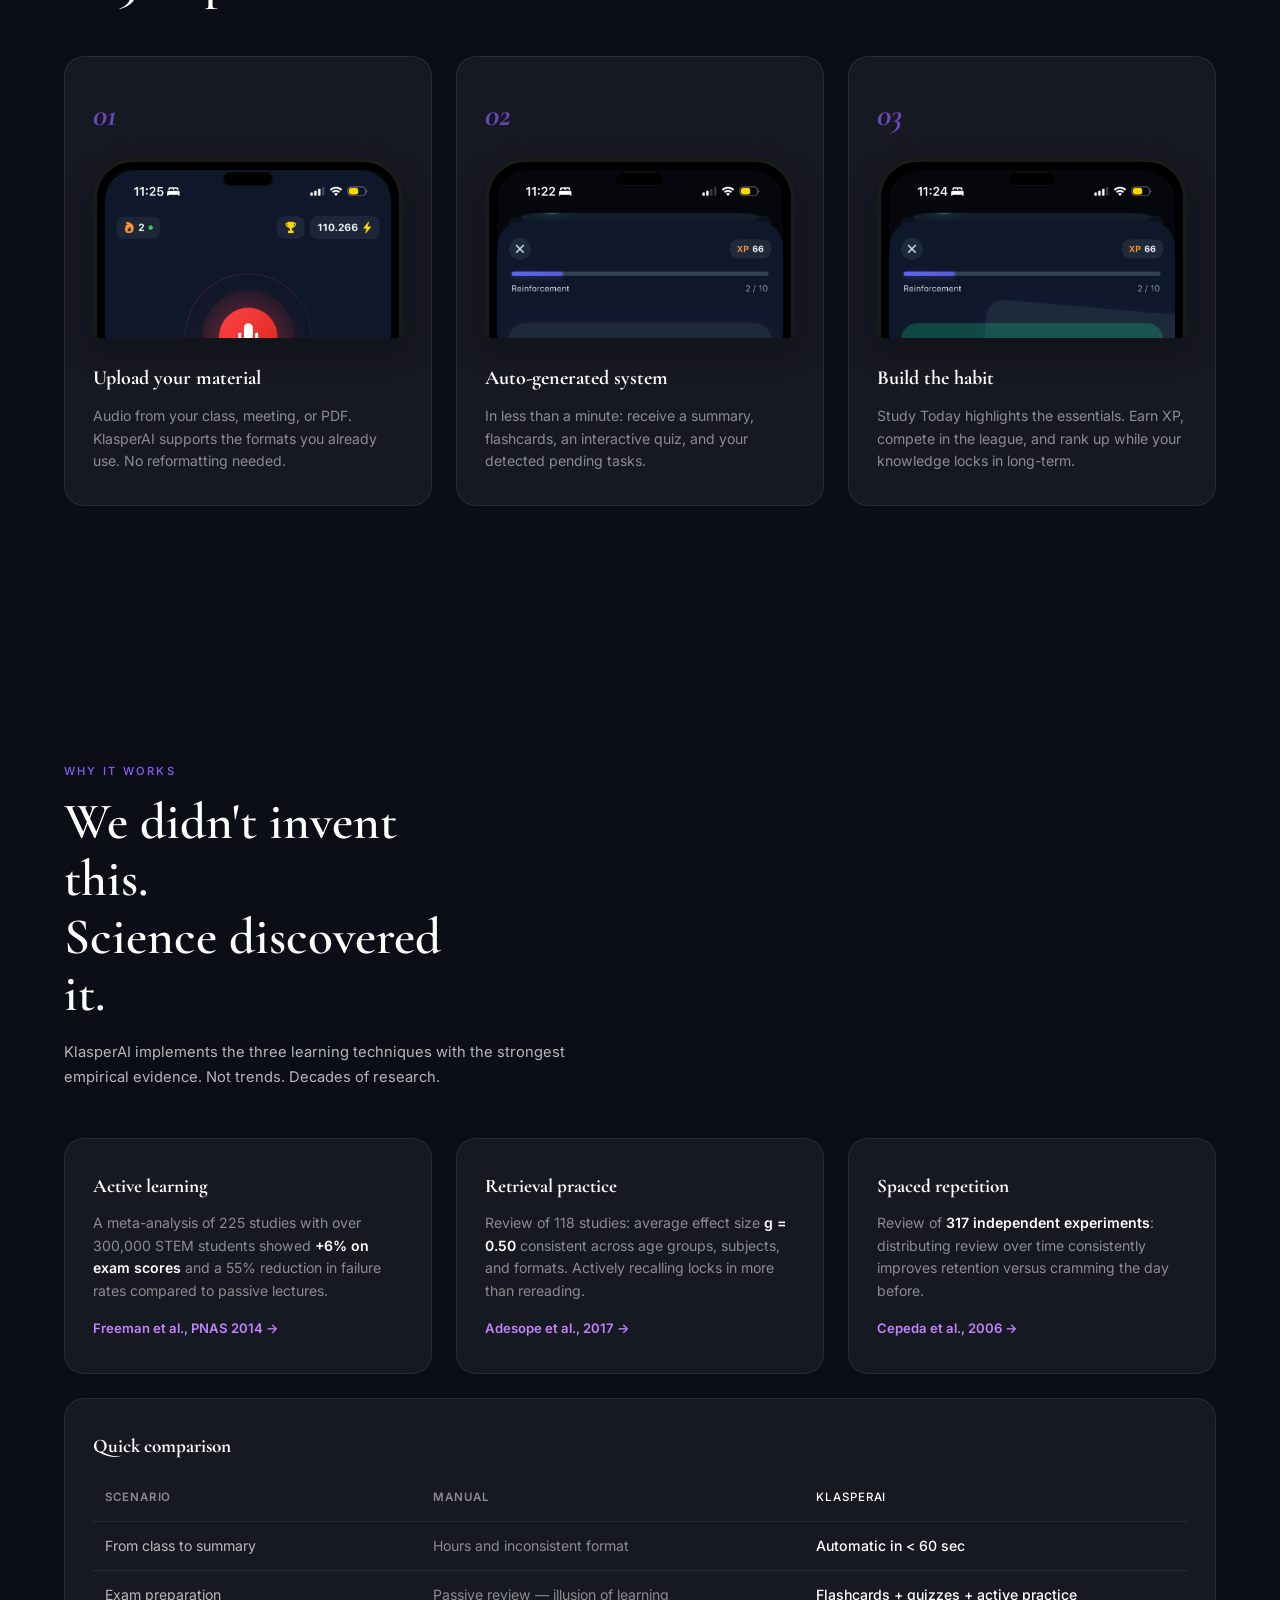
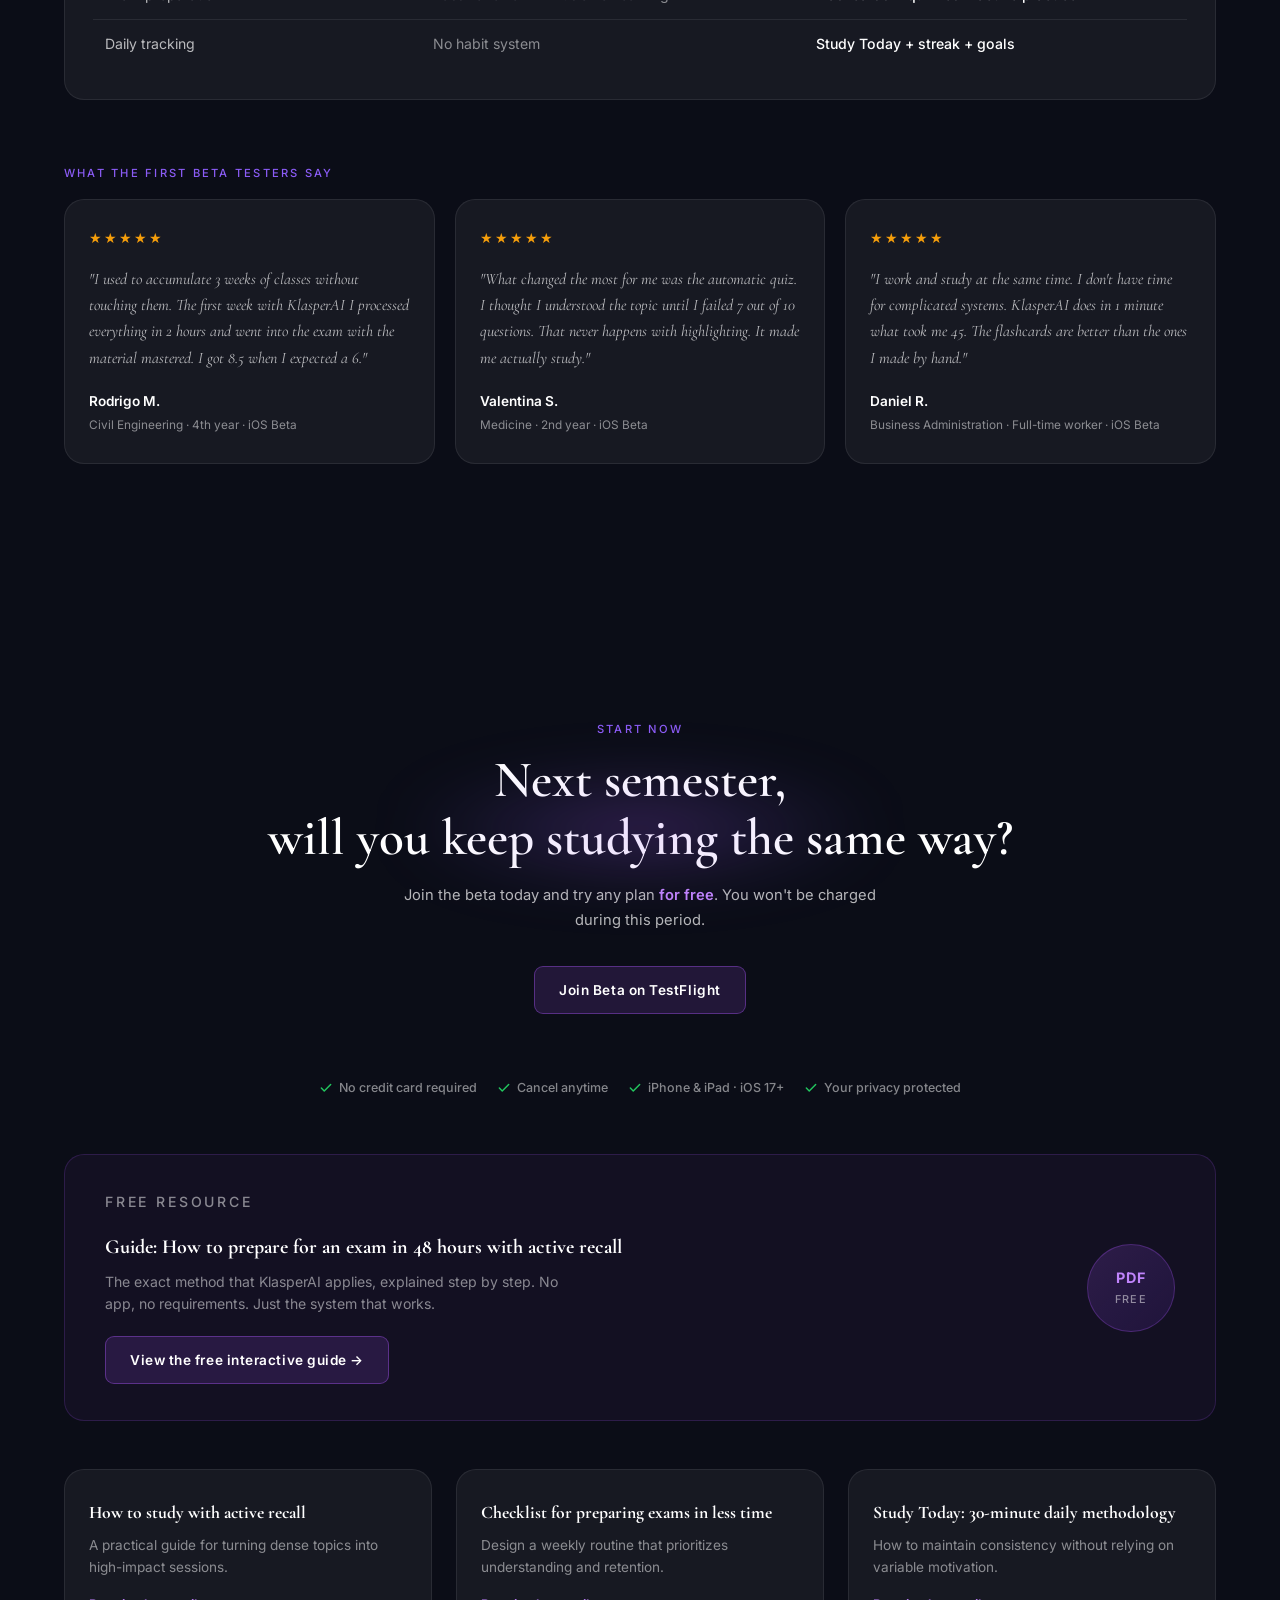
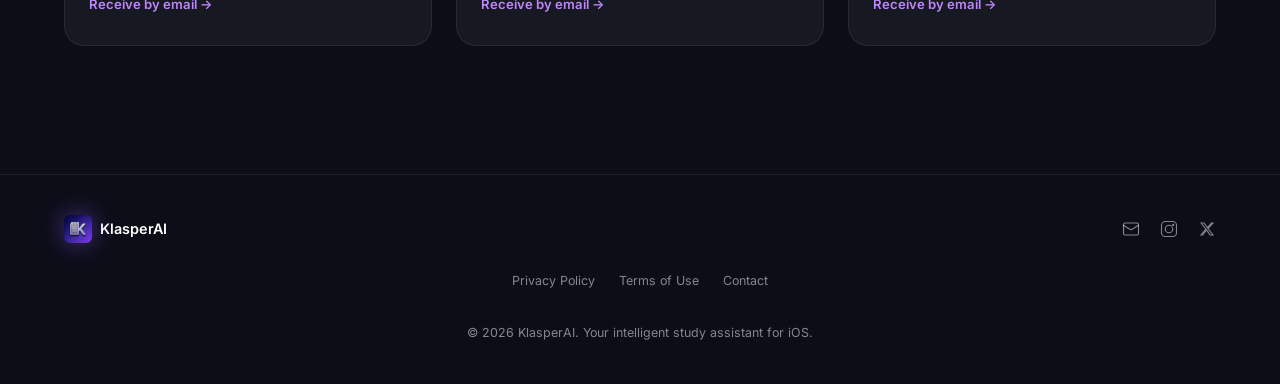
==== commit b3981ae2: "Add inline modal and input styles, bump CSS Add critical inline styles to prevent FOUC for the modal" ====
--- a/index.html
+++ b/index.html
@@ -17,7 +17,41 @@
   <link
     href="https://fonts.googleapis.com/css2?family=Cormorant+Garamond:ital,wght@0,400;0,600;0,700;1,400;1,600;1,700&family=Inter:wght@300;400;500;600;700&display=swap"
     rel="stylesheet">
-  <link rel="stylesheet" href="./styles.css">
+  <link rel="stylesheet" href="./styles.css?v=1.2">
+  
+  <style>
+    /* Critical fallback for Modal to prevent unstyled flash in production */
+    .modal-overlay {
+      position: fixed; inset: 0; z-index: 9999;
+      background: rgba(0, 0, 0, 0.85); backdrop-filter: blur(12px);
+      display: none; align-items: center; justify-content: center;
+      opacity: 0; transition: opacity 0.4s ease;
+    }
+    #betaEmail,
+#betaName {
+  width: 100%; /* Force full width */
+  height: 52px;
+  border-radius: 12px;
+  background: rgba(255, 255, 255, 0.08);
+  border: 1px solid var(--border);
+  color: #fff;
+  padding: 0 16px;
+  font-family: var(--sans);
+  font-size: 1rem;
+  transition: all 0.3s ease;
+}
+
+#betaEmail:focus,
+#betaName:focus {
+  outline: none;
+  border-color: var(--accent);
+  background: rgba(255, 255, 255, 0.12);
+}
+    .modal-overlay.is-active { display: flex; opacity: 1; pointer-events: auto; }
+    .hidden { display: none !important; }
+    .modal-container { transform: translateY(20px); transition: transform 0.4s ease; }
+    .modal-overlay.is-active .modal-container { transform: translateY(0); }
+  </style>
 
   <!-- Open Graph / Facebook -->
   <meta property="og:type" content="website">
@@ -606,7 +640,9 @@
         <div class="success-icon">✓</div>
         <h2 data-i18n="modal.success_title">¡Ya casi estás!</h2>
         <p data-i18n="modal.success_desc">Gracias por unirte. Aquí tienes tu enlace directo para TestFlight:</p>
-        <a href="https://testflight.apple.com/join/Nd4h3jgn" target="_blank" rel="noopener noreferrer" class="btn-glow" data-i18n="modal.success_cta">Abrir en TestFlight</a>
+        <a href="https://testflight.apple.com/join/Nd4h3jgn" target="_blank" rel="noopener noreferrer" class="btn-glow" style="display: flex; width: 100%; height: 52px; align-items: center; justify-content: center; text-decoration: none;" data-i18n="modal.success_cta">
+          Abrir en TestFlight
+        </a>
       </div>
     </div>
   </div>
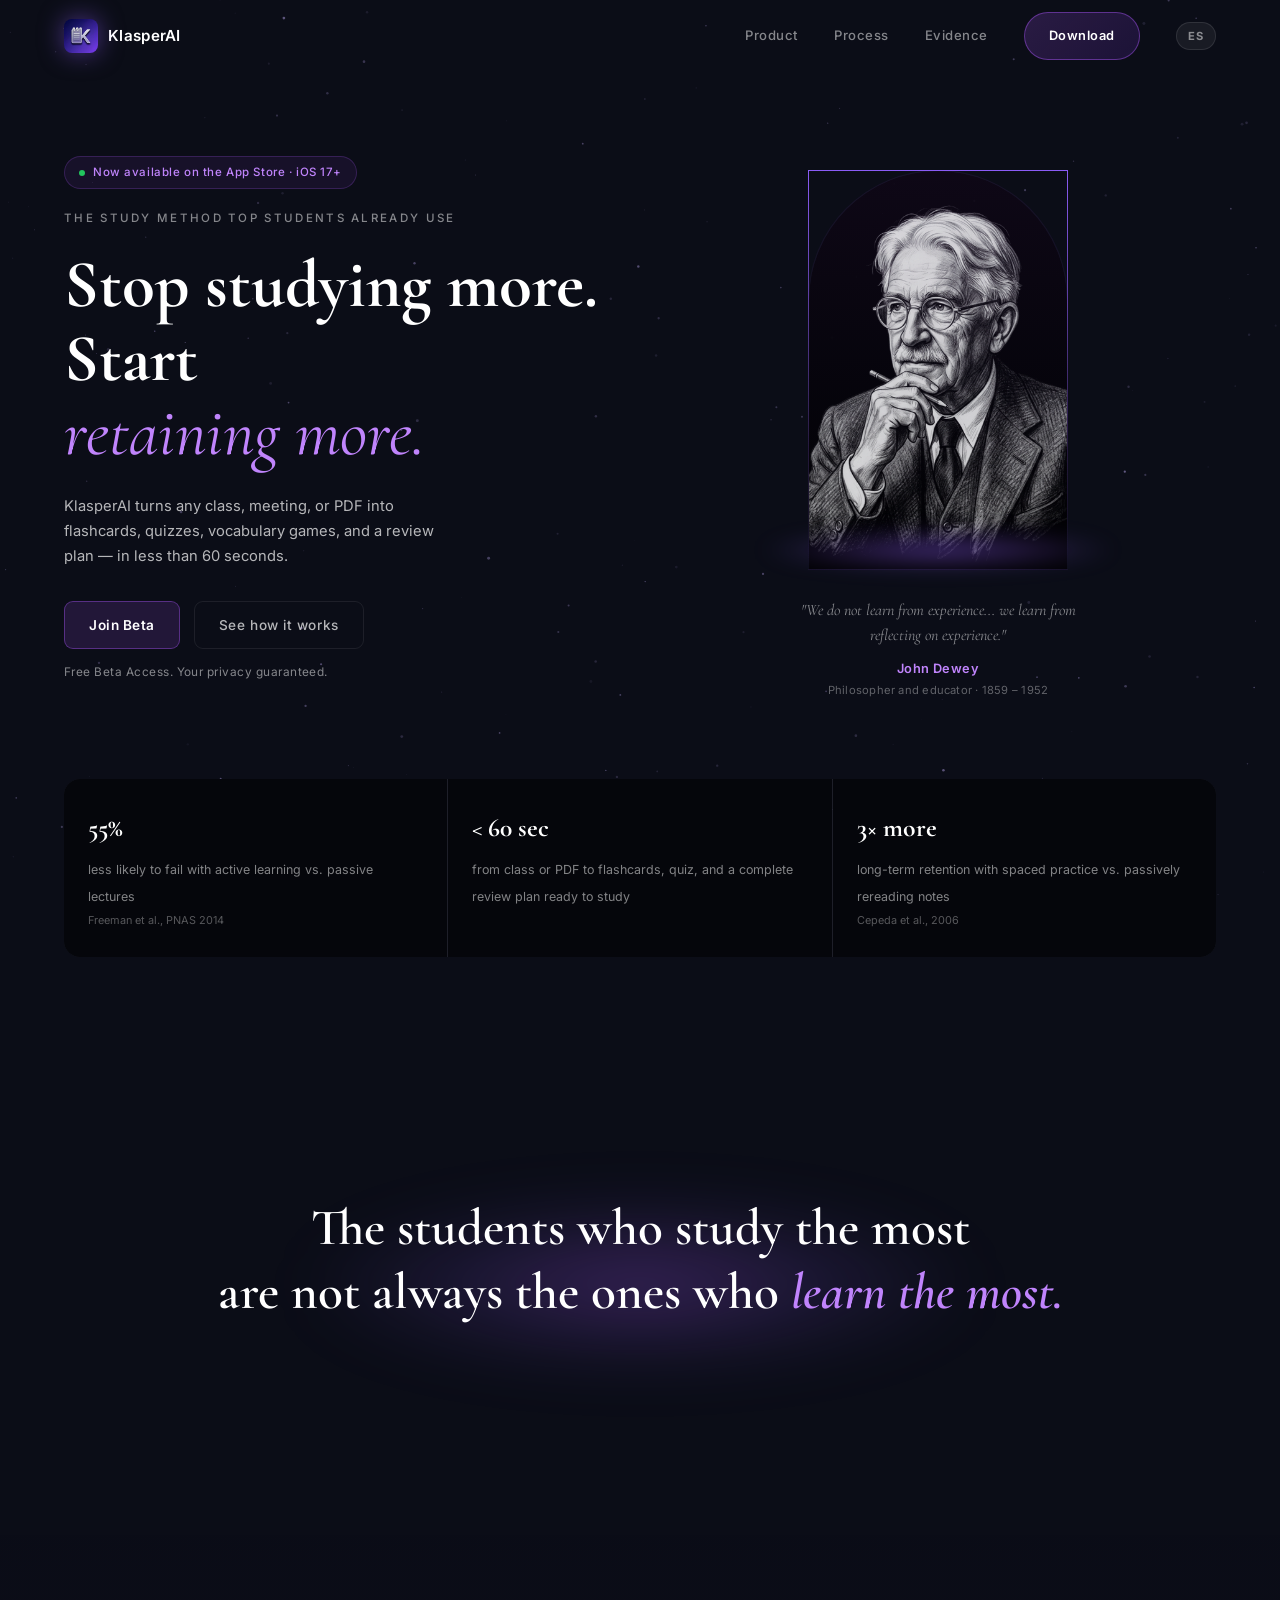
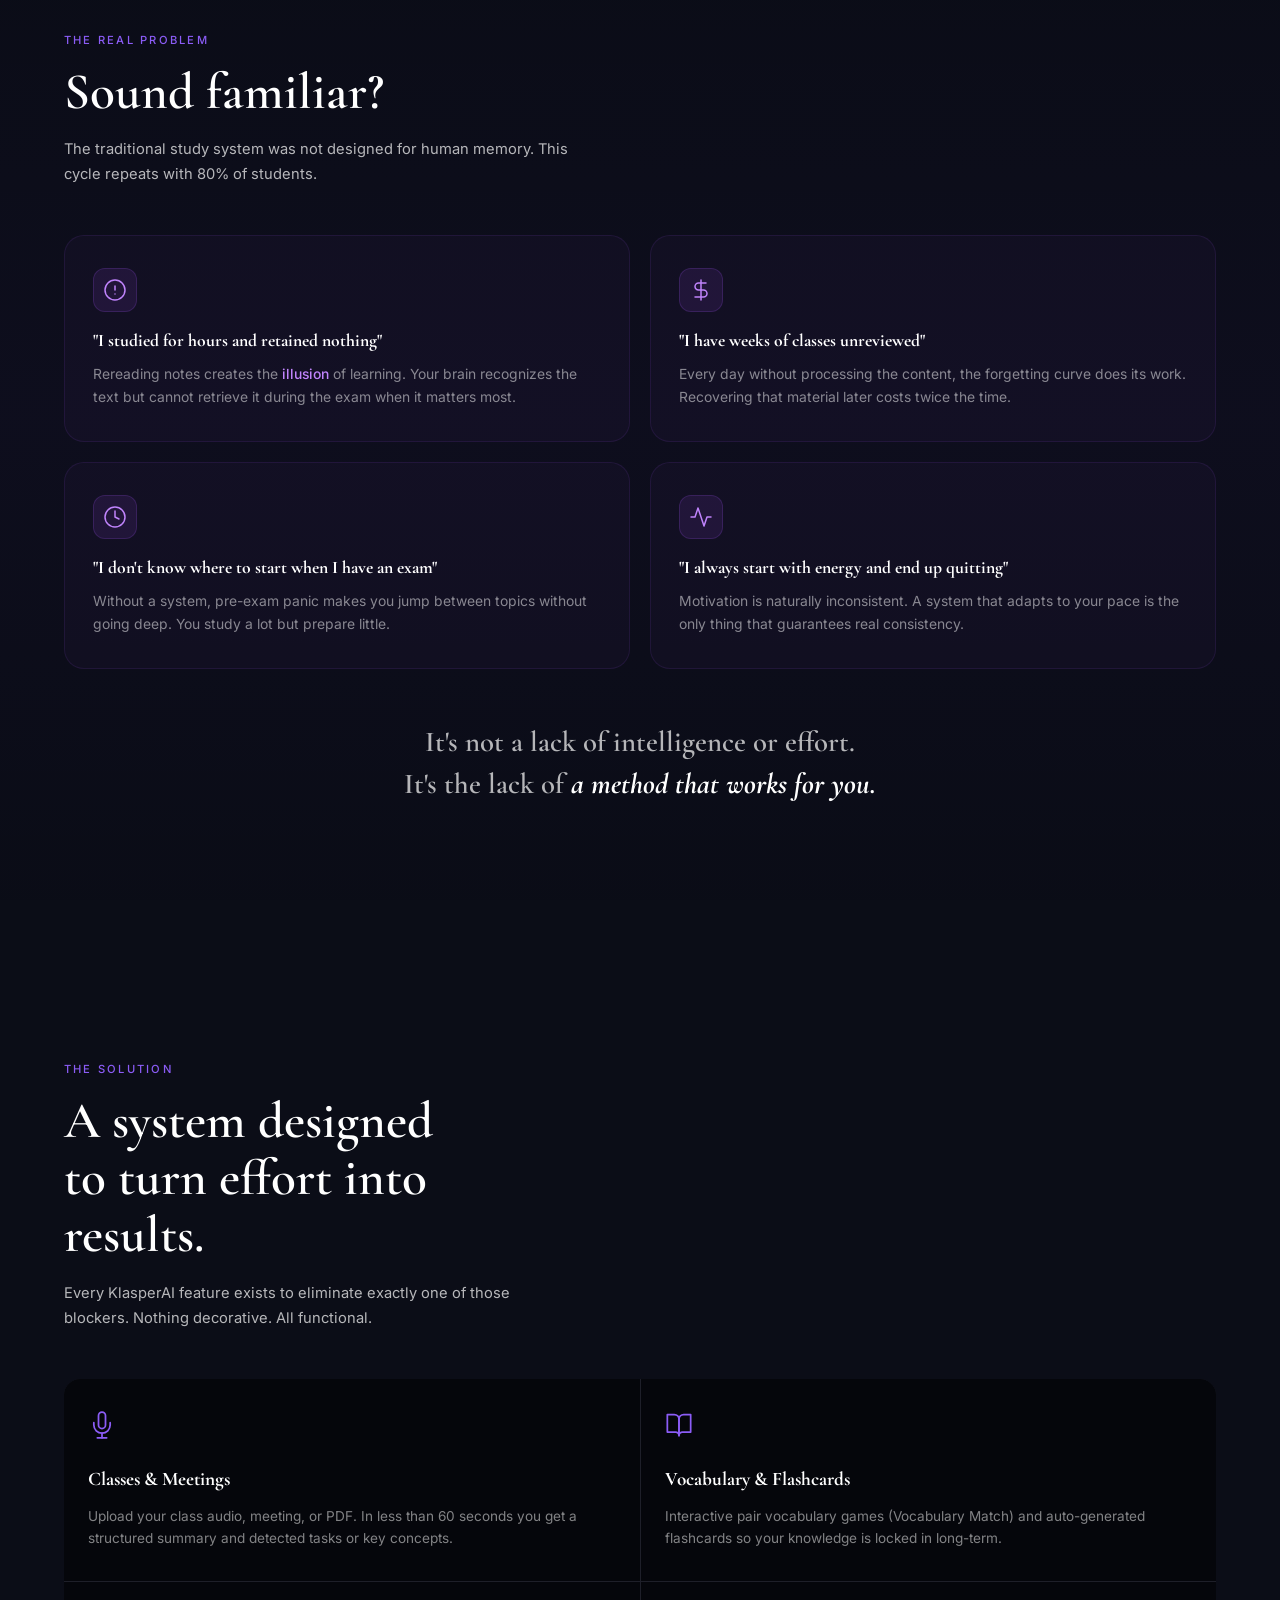
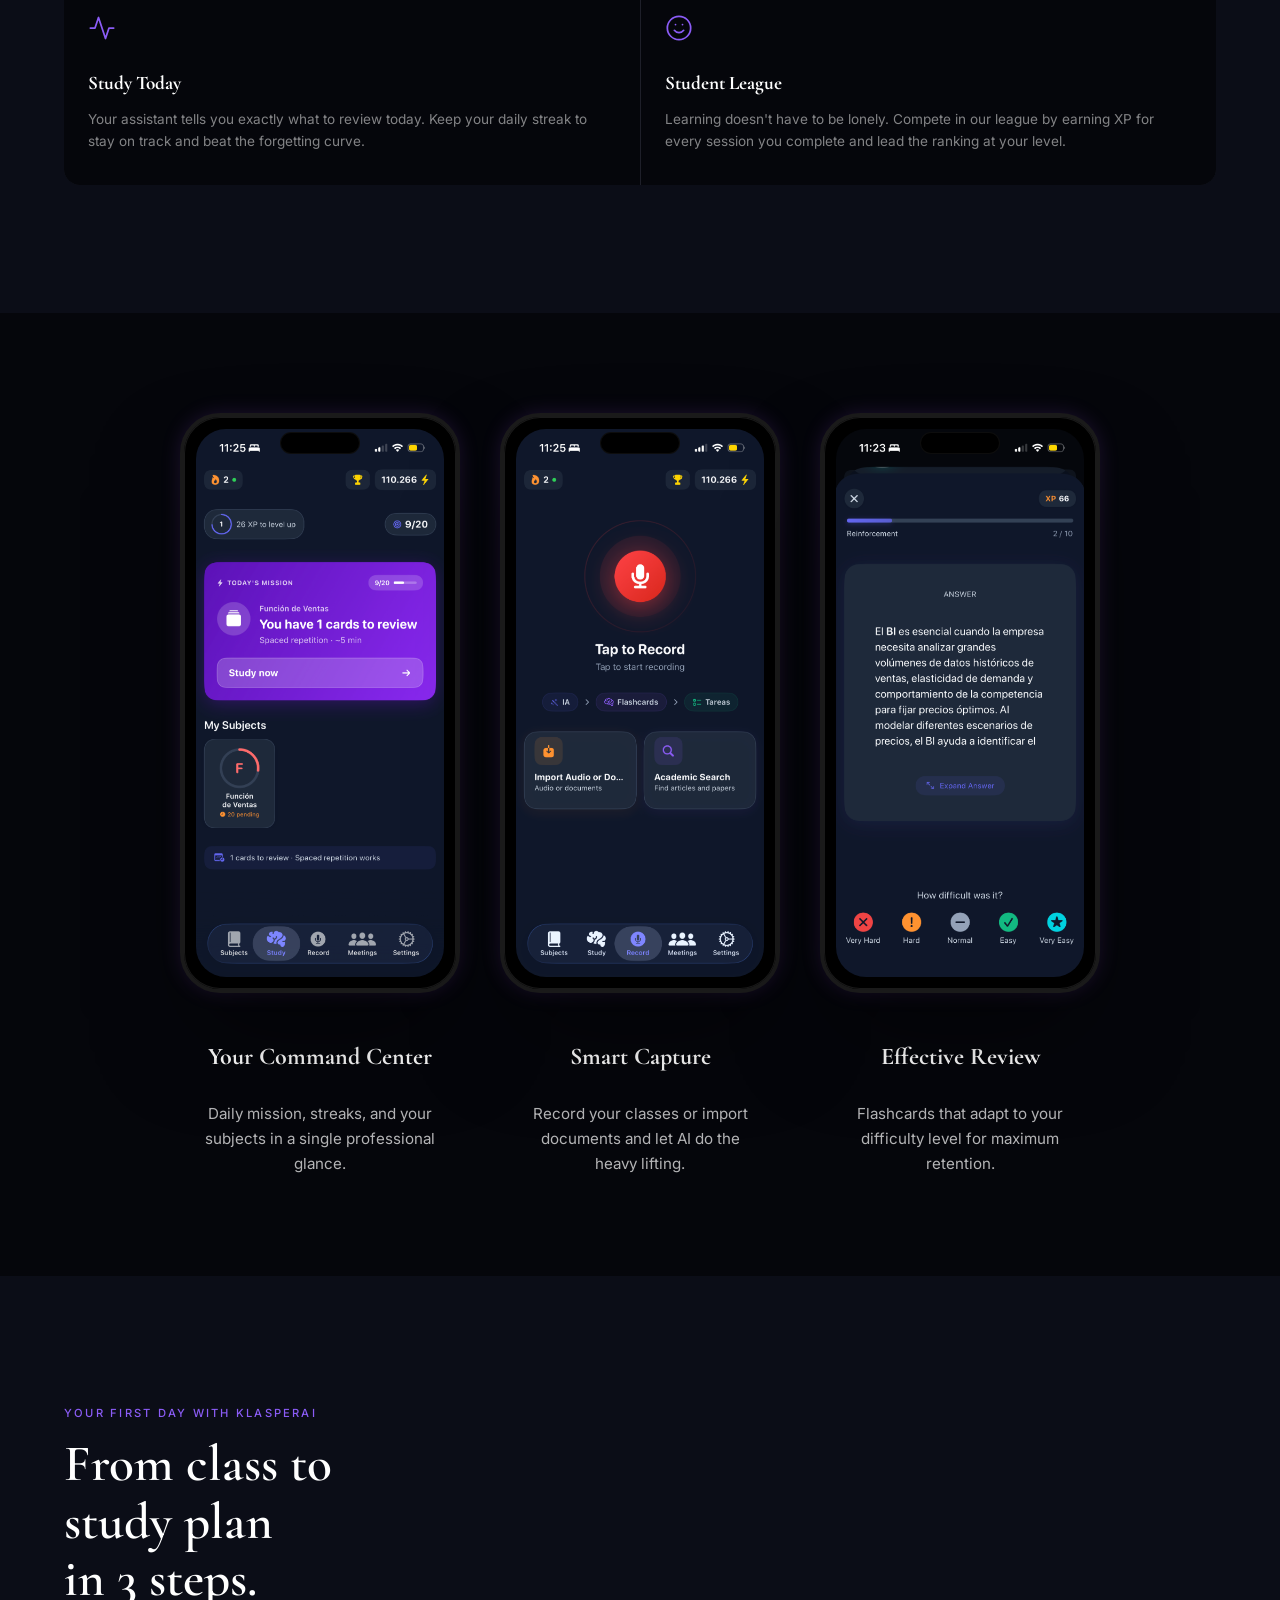
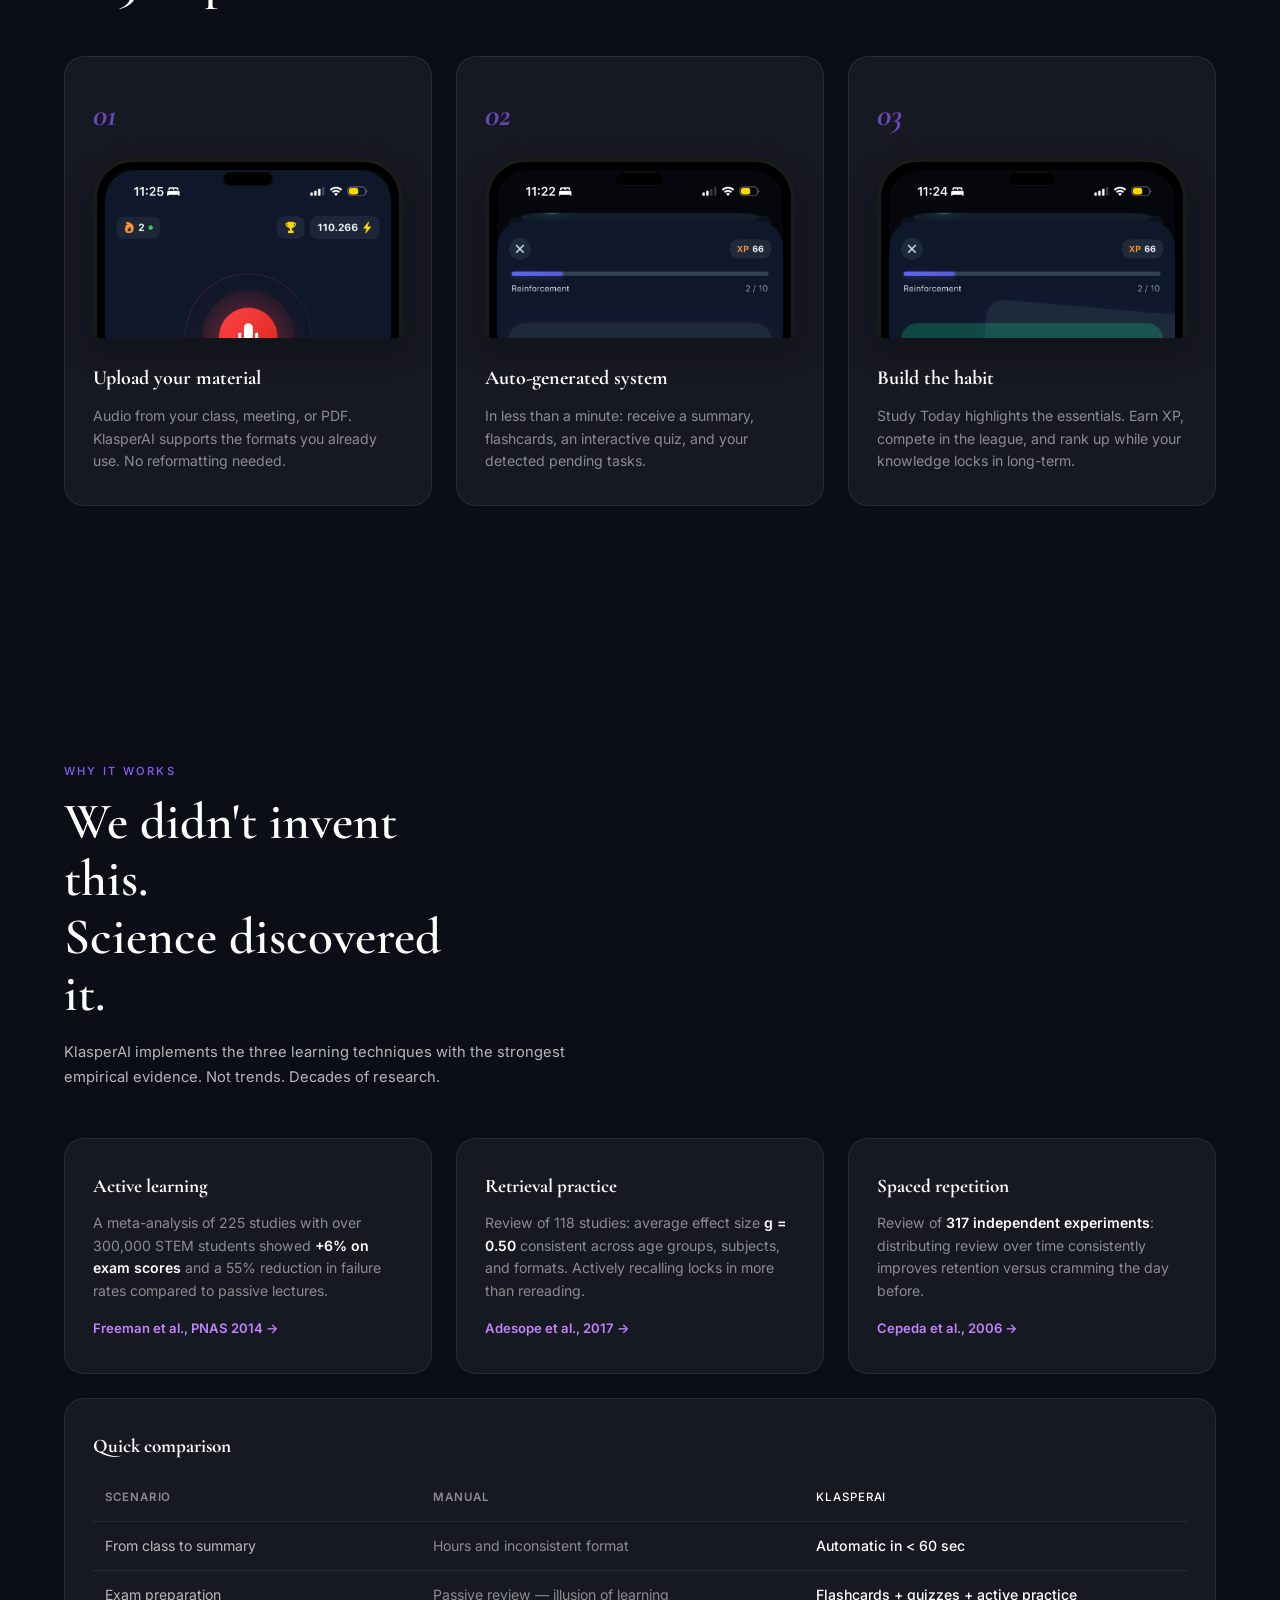
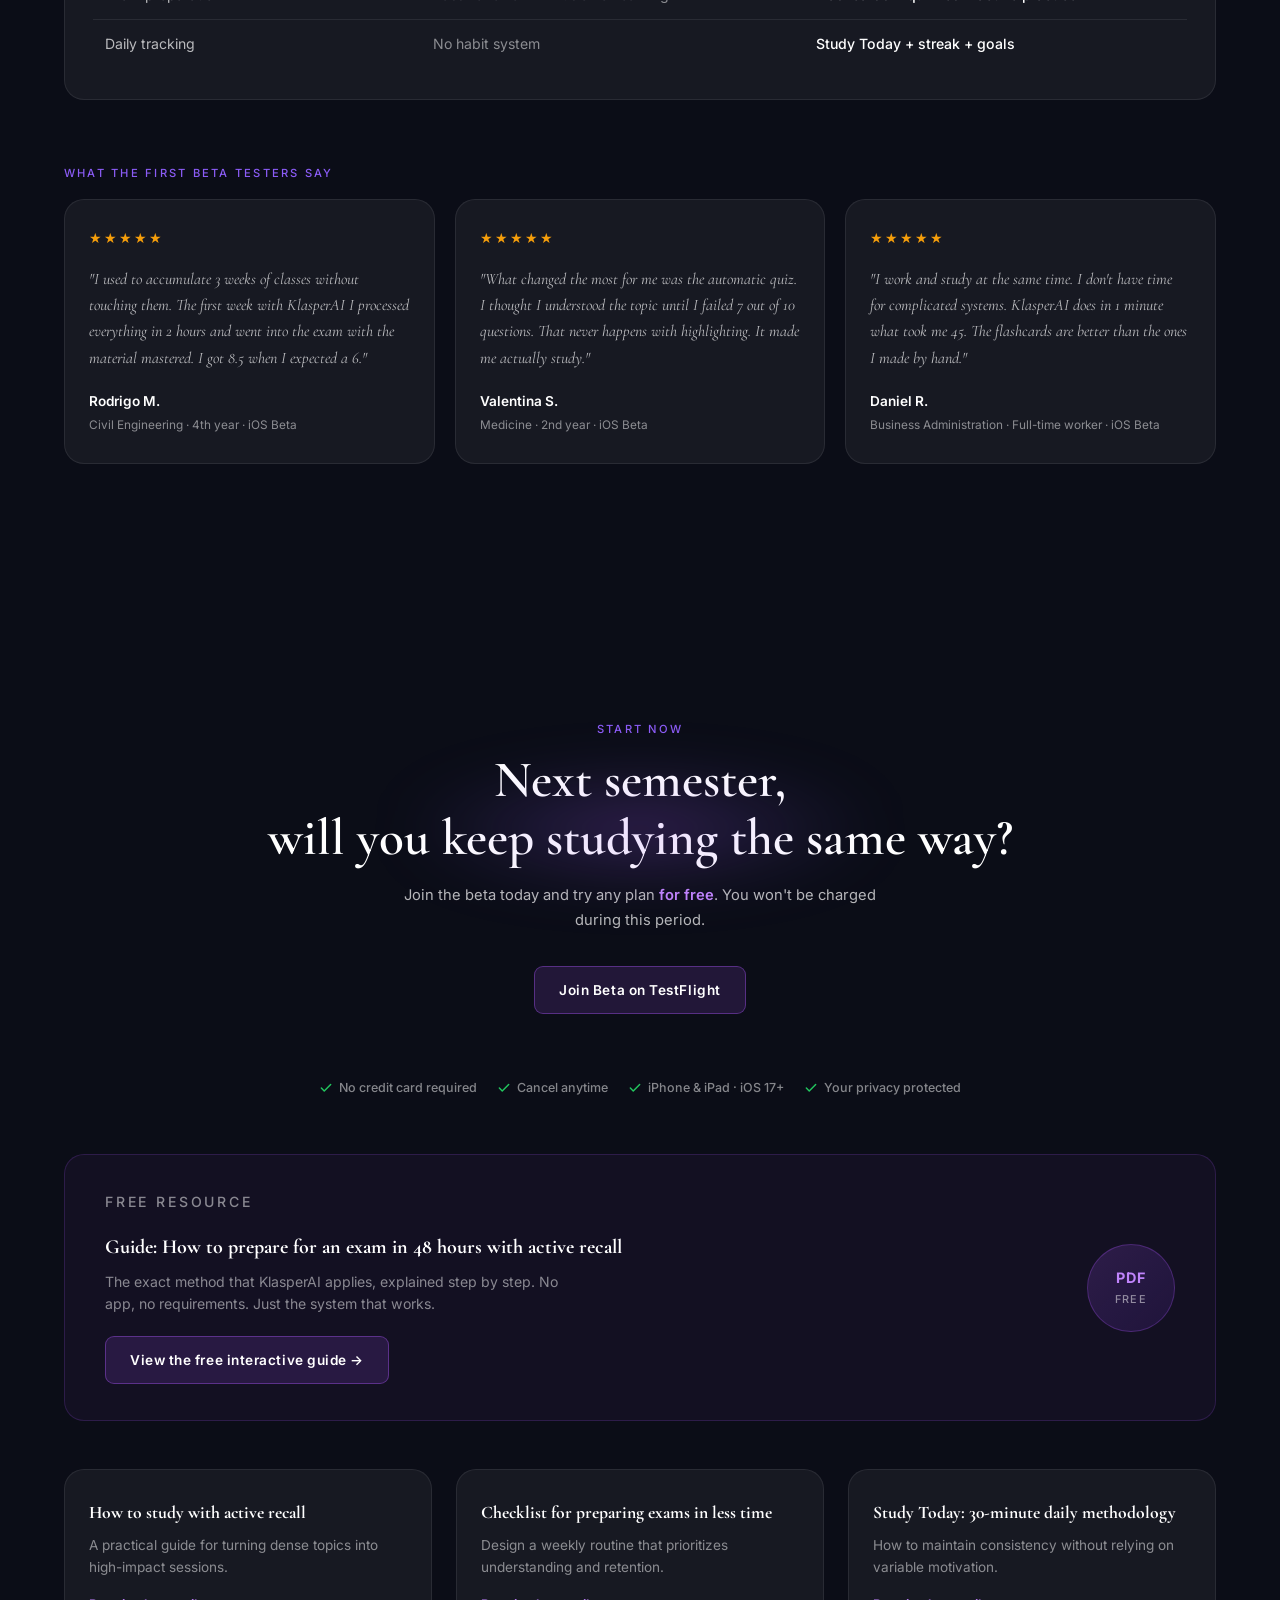
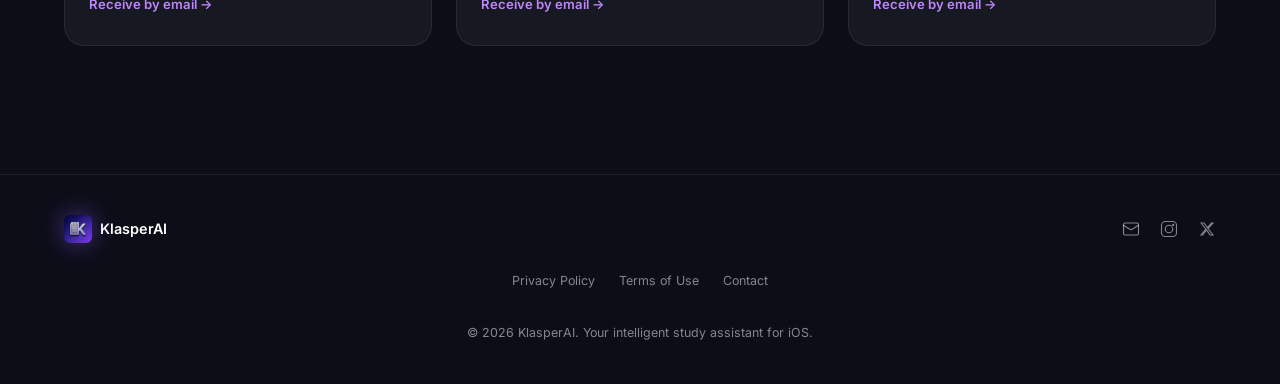
==== commit cfb2eca2: "Adjust modal overlay and sticky CTA behavior Tweak modal fallback styles and make the nav CTA trigge" ====
--- a/index.html
+++ b/index.html
@@ -22,10 +22,10 @@
   <style>
     /* Critical fallback for Modal to prevent unstyled flash in production */
     .modal-overlay {
-      position: fixed; inset: 0; z-index: 9999;
-      background: rgba(0, 0, 0, 0.85); backdrop-filter: blur(12px);
+      position: fixed; inset: 0; z-index: 999999 !important;
+      background: rgba(8, 6, 14, 0.95); backdrop-filter: blur(15px);
       display: none; align-items: center; justify-content: center;
-      opacity: 0; transition: opacity 0.4s ease;
+      opacity: 0; transition: opacity 0.3s ease;
     }
     #betaEmail,
 #betaName {
@@ -115,7 +115,7 @@
       <a href="#producto" data-i18n="nav.product">Producto</a>
       <a href="#funciona" data-i18n="nav.process">Proceso</a>
       <a href="#datos" data-i18n="nav.evidence">Evidencia</a>
-      <a class="nav-cta-btn btn-glow" href="#final" style="padding: 8px 16px; min-width: auto; font-size: 0.75rem;" data-i18n="nav.download">Descargar</a>
+      <a class="nav-cta-btn btn-glow trigger-beta-modal" href="#" style="padding: 8px 16px; min-width: auto; font-size: 0.75rem;" data-i18n="nav.download">Descargar</a>
       <button class="lang-toggle" id="langToggle" aria-label="Switch to English">EN</button>
     </nav>
     <button class="menu-toggle" id="menuBtn" aria-label="Menú">
--- a/styles.css
+++ b/styles.css
@@ -2091,10 +2091,19 @@
 }
 
 .sticky-cta.is-active {
+  display: block; /* Make it visible before fading in */
   opacity: 1;
   transform: translateY(0);
   pointer-events: auto;
 }
+
+@media (max-width: 768px) {
+  .sticky-cta {
+    display: block;
+    opacity: 0;
+  }
+}
+
 
 .sticky-cta-btn {
   width: 100%;
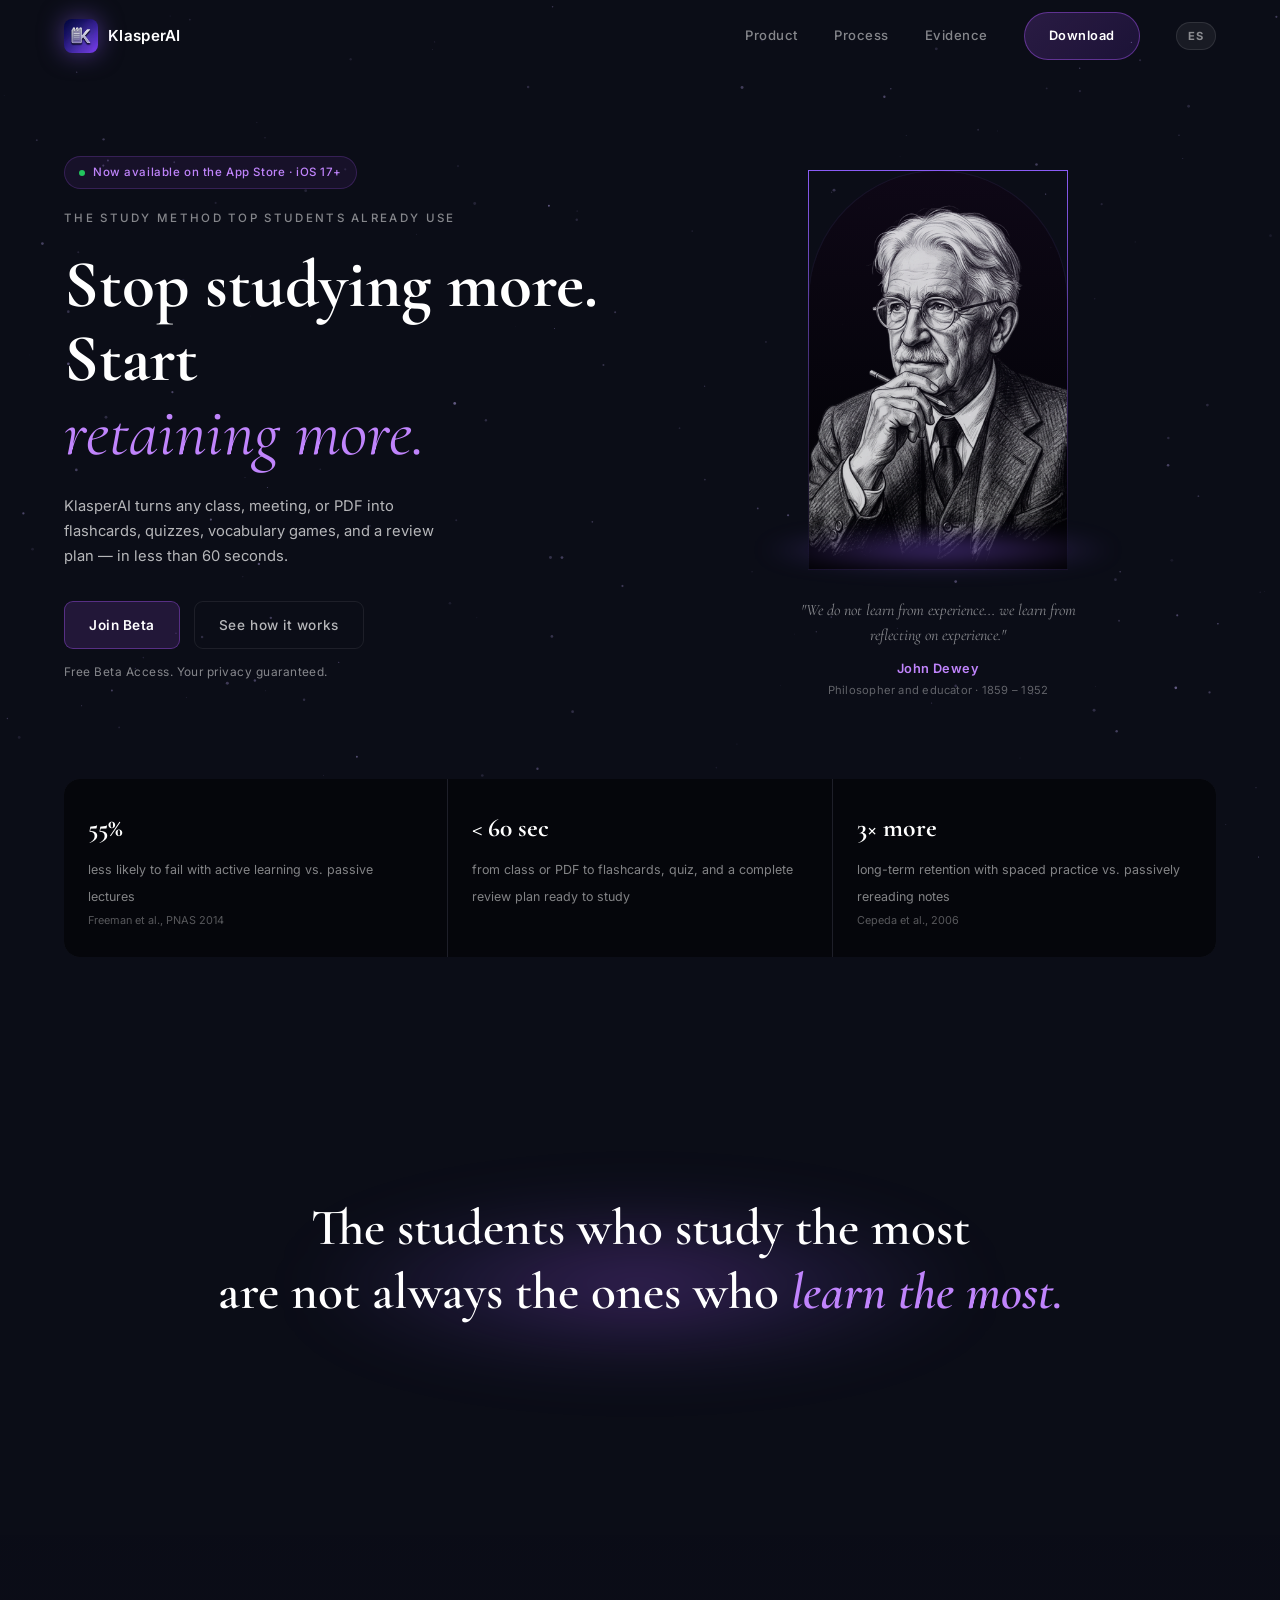
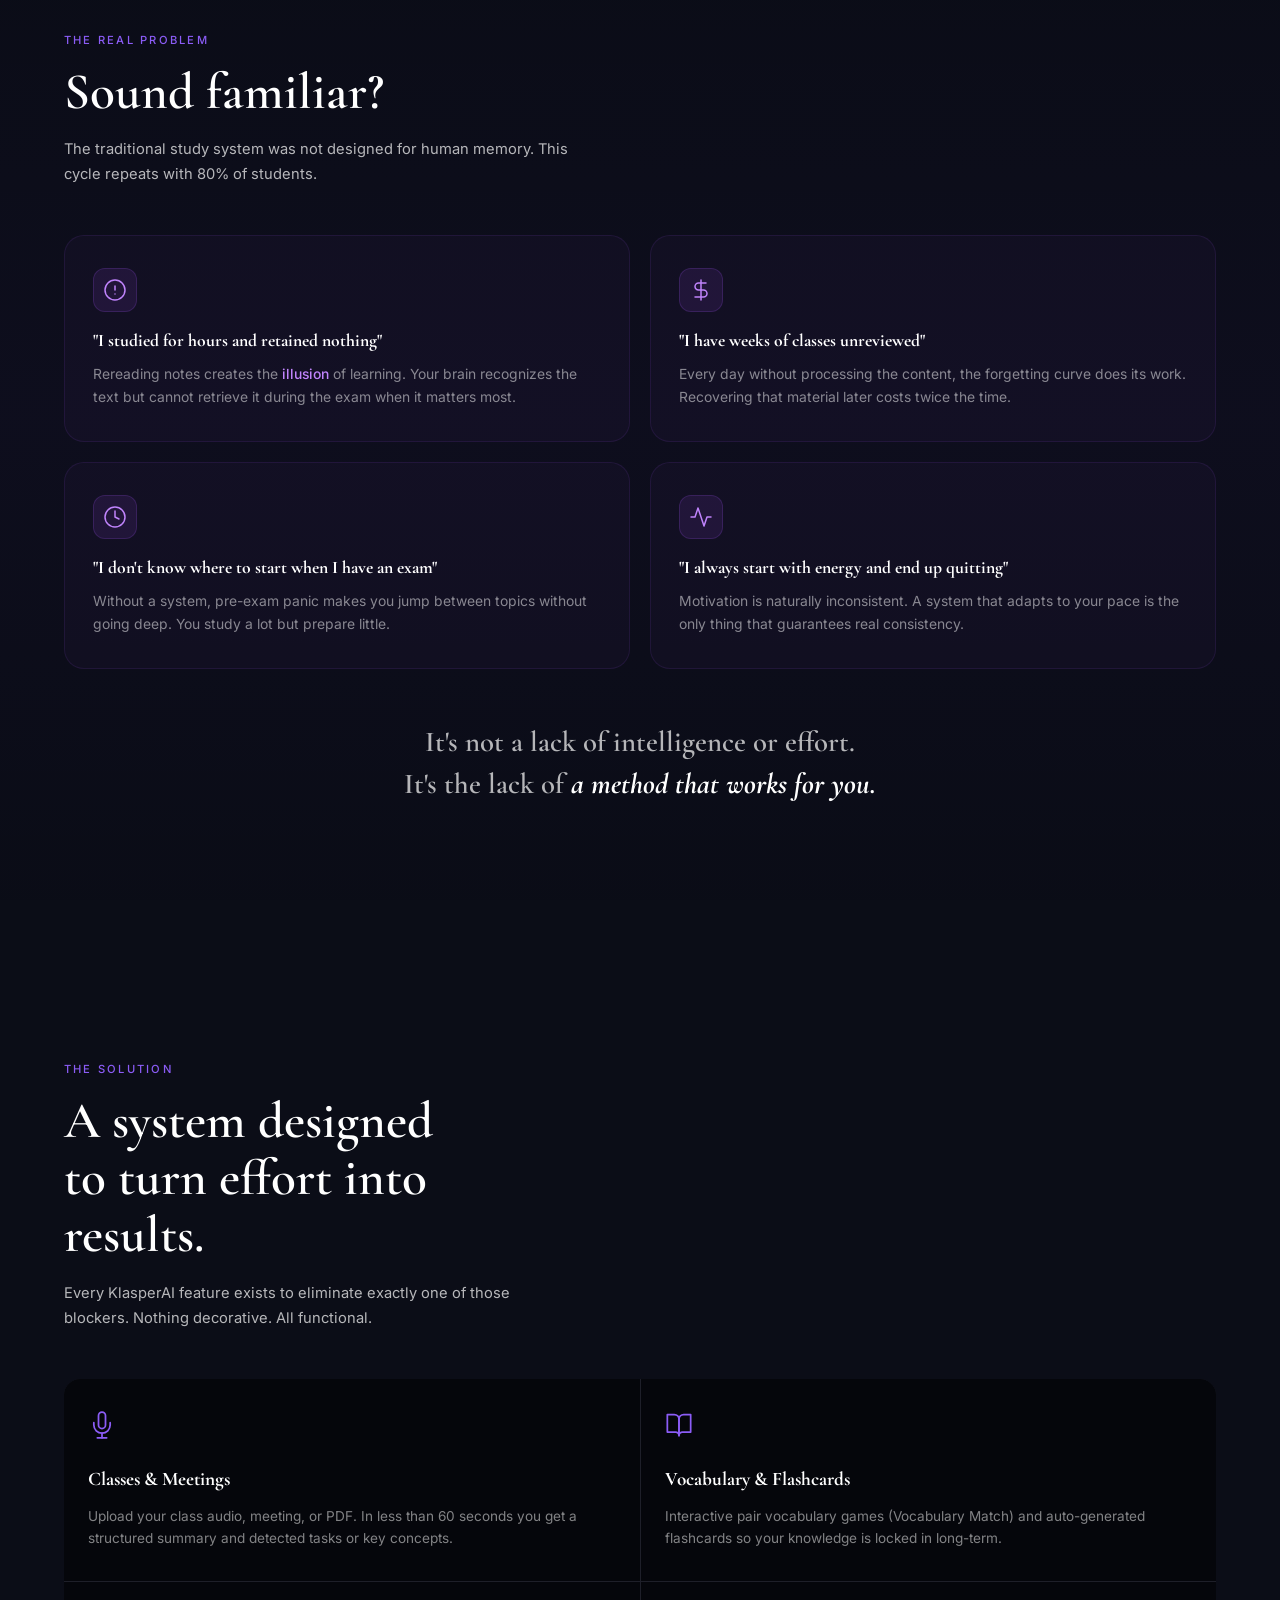
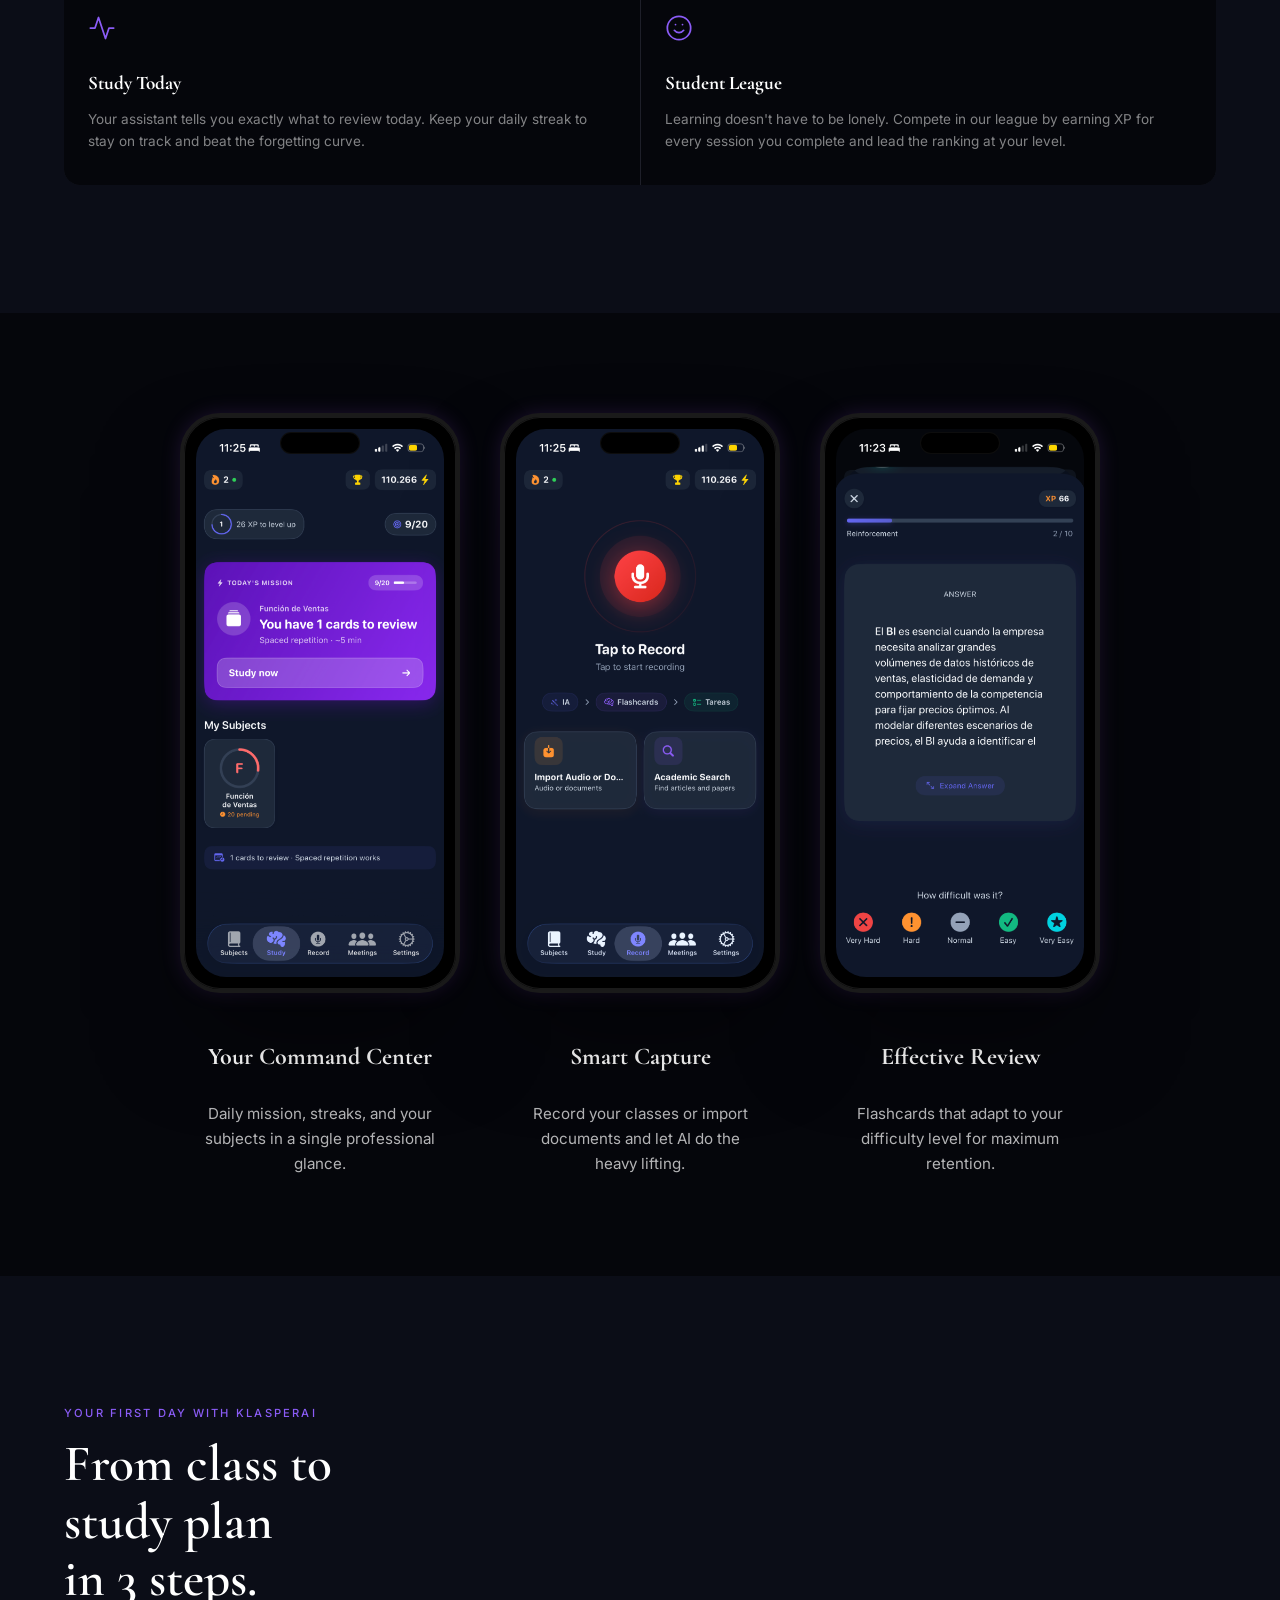
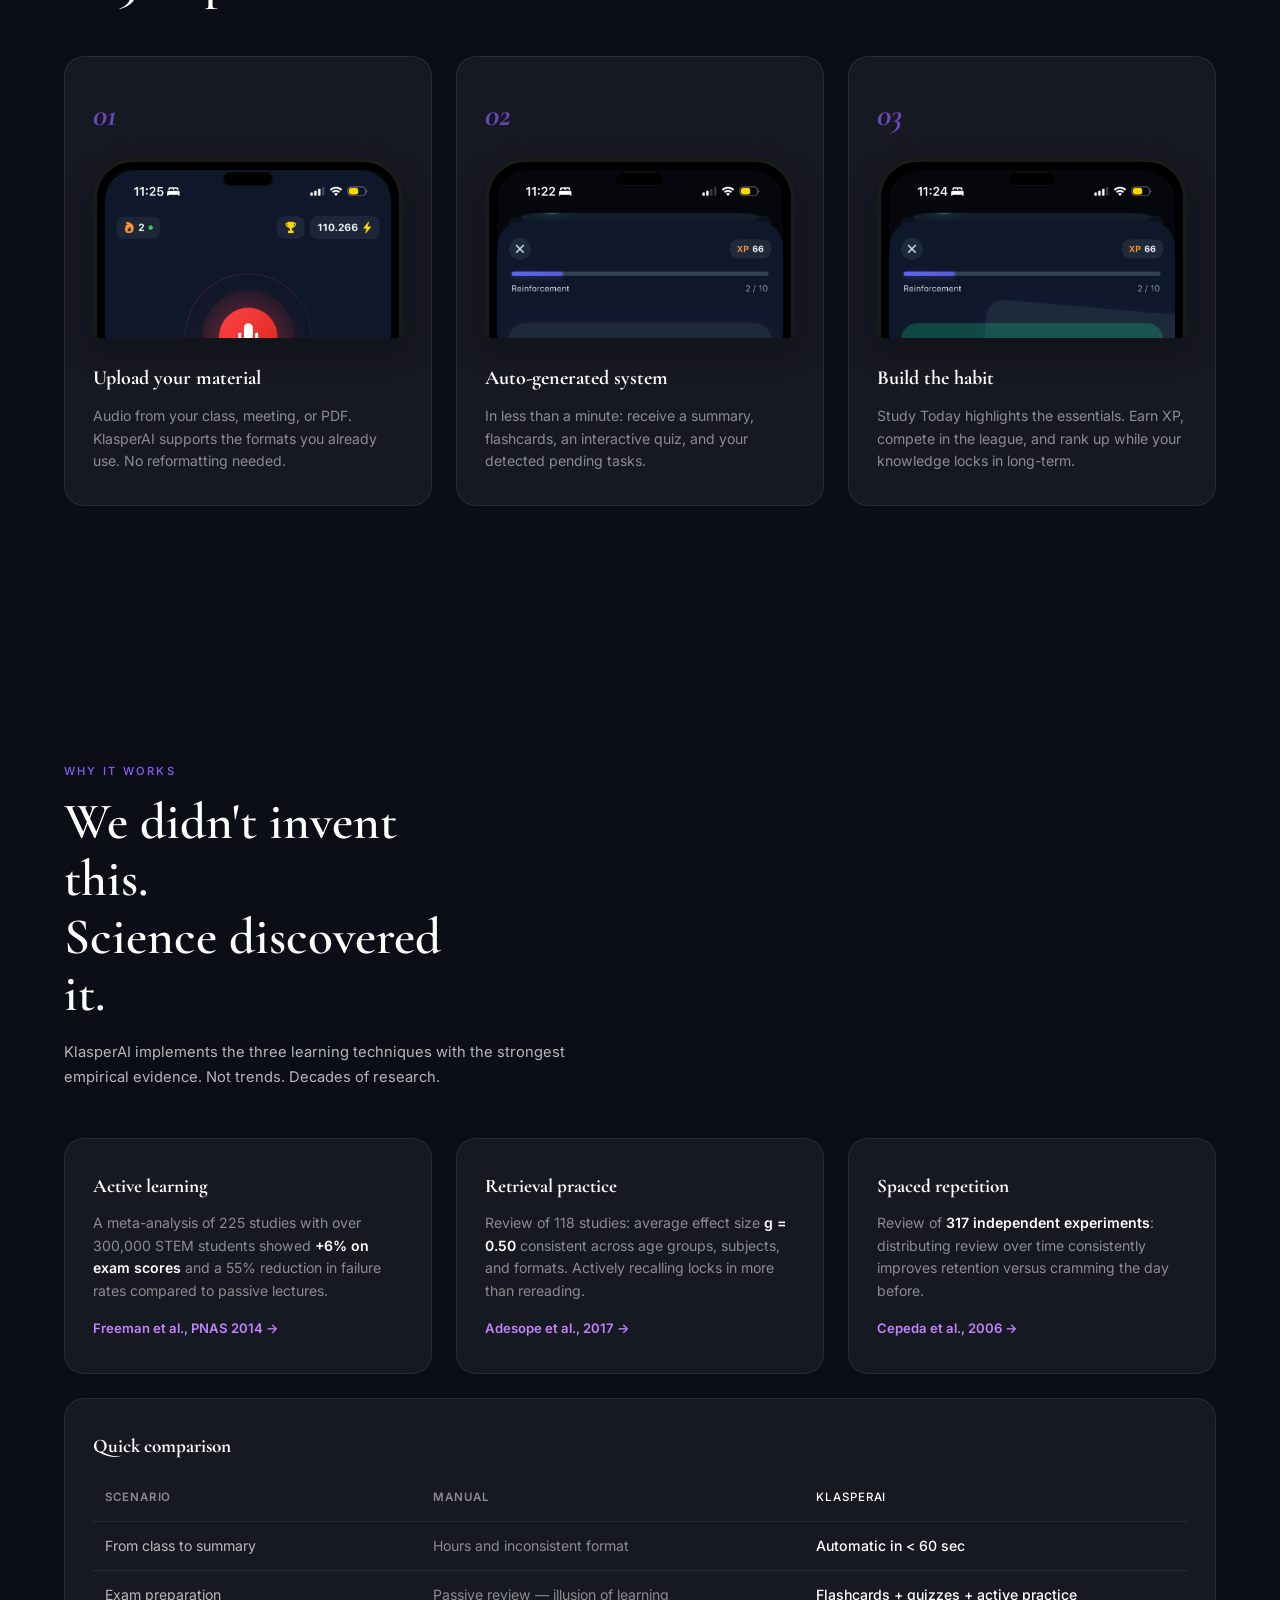
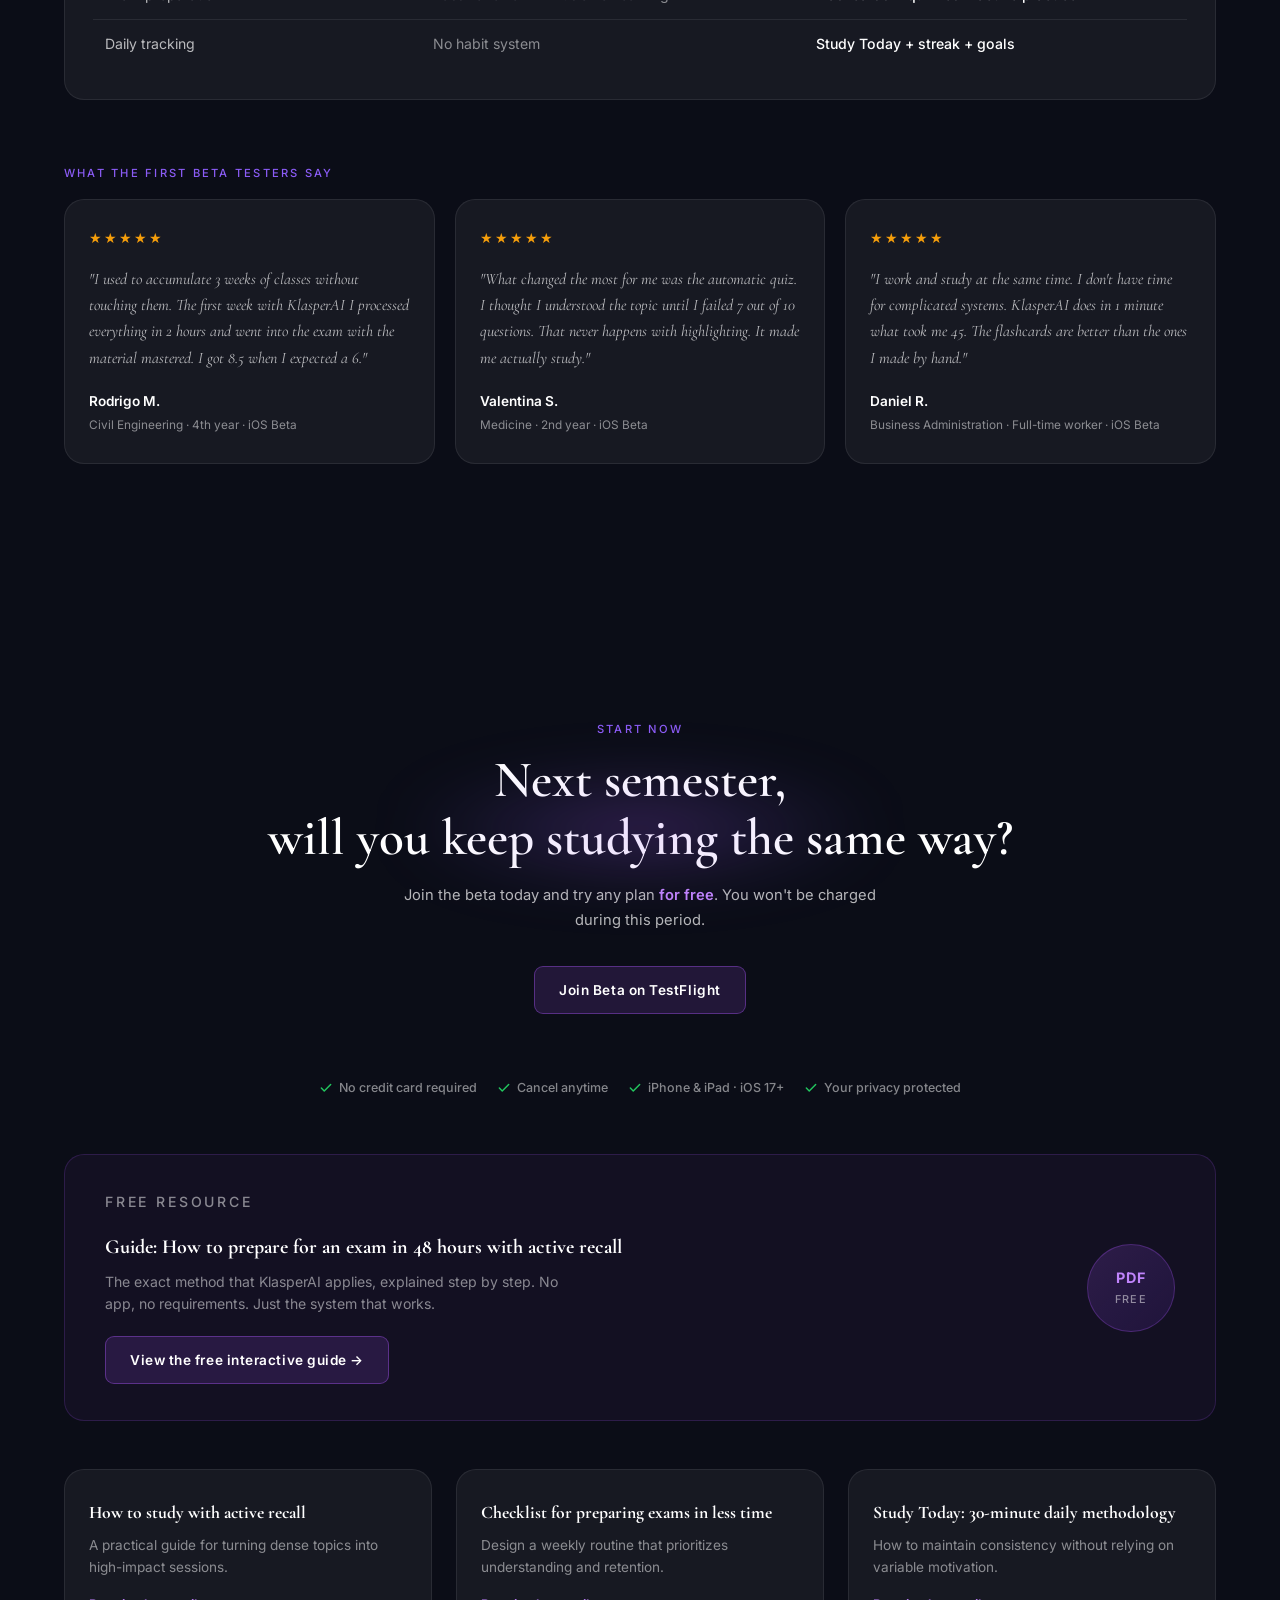
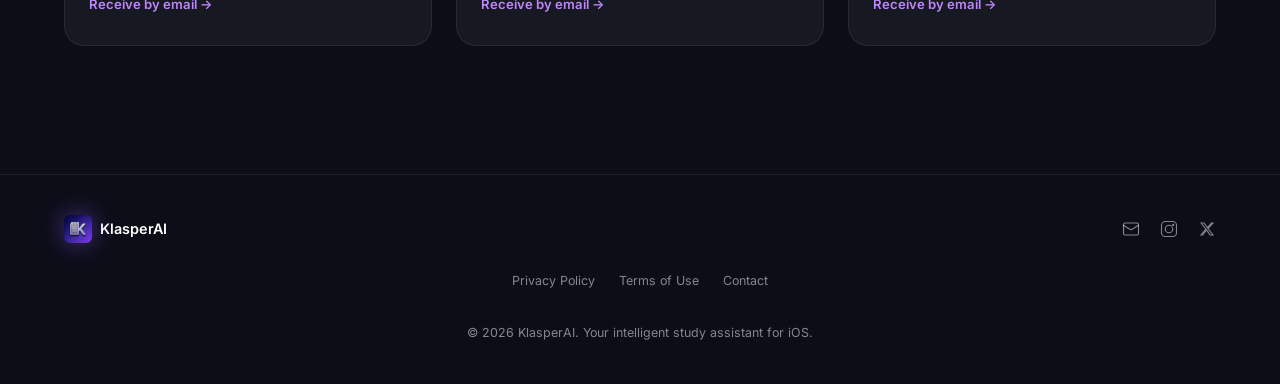
==== commit be4dabe3: "Use event delegation for beta modal triggers Replace per-button click listeners with a document-leve" ====
--- a/index.html
+++ b/index.html
@@ -27,6 +27,7 @@
       display: none; align-items: center; justify-content: center;
       opacity: 0; transition: opacity 0.3s ease;
     }
+    .trigger-beta-modal { cursor: pointer !important; }
     #betaEmail,
 #betaName {
   width: 100%; /* Force full width */
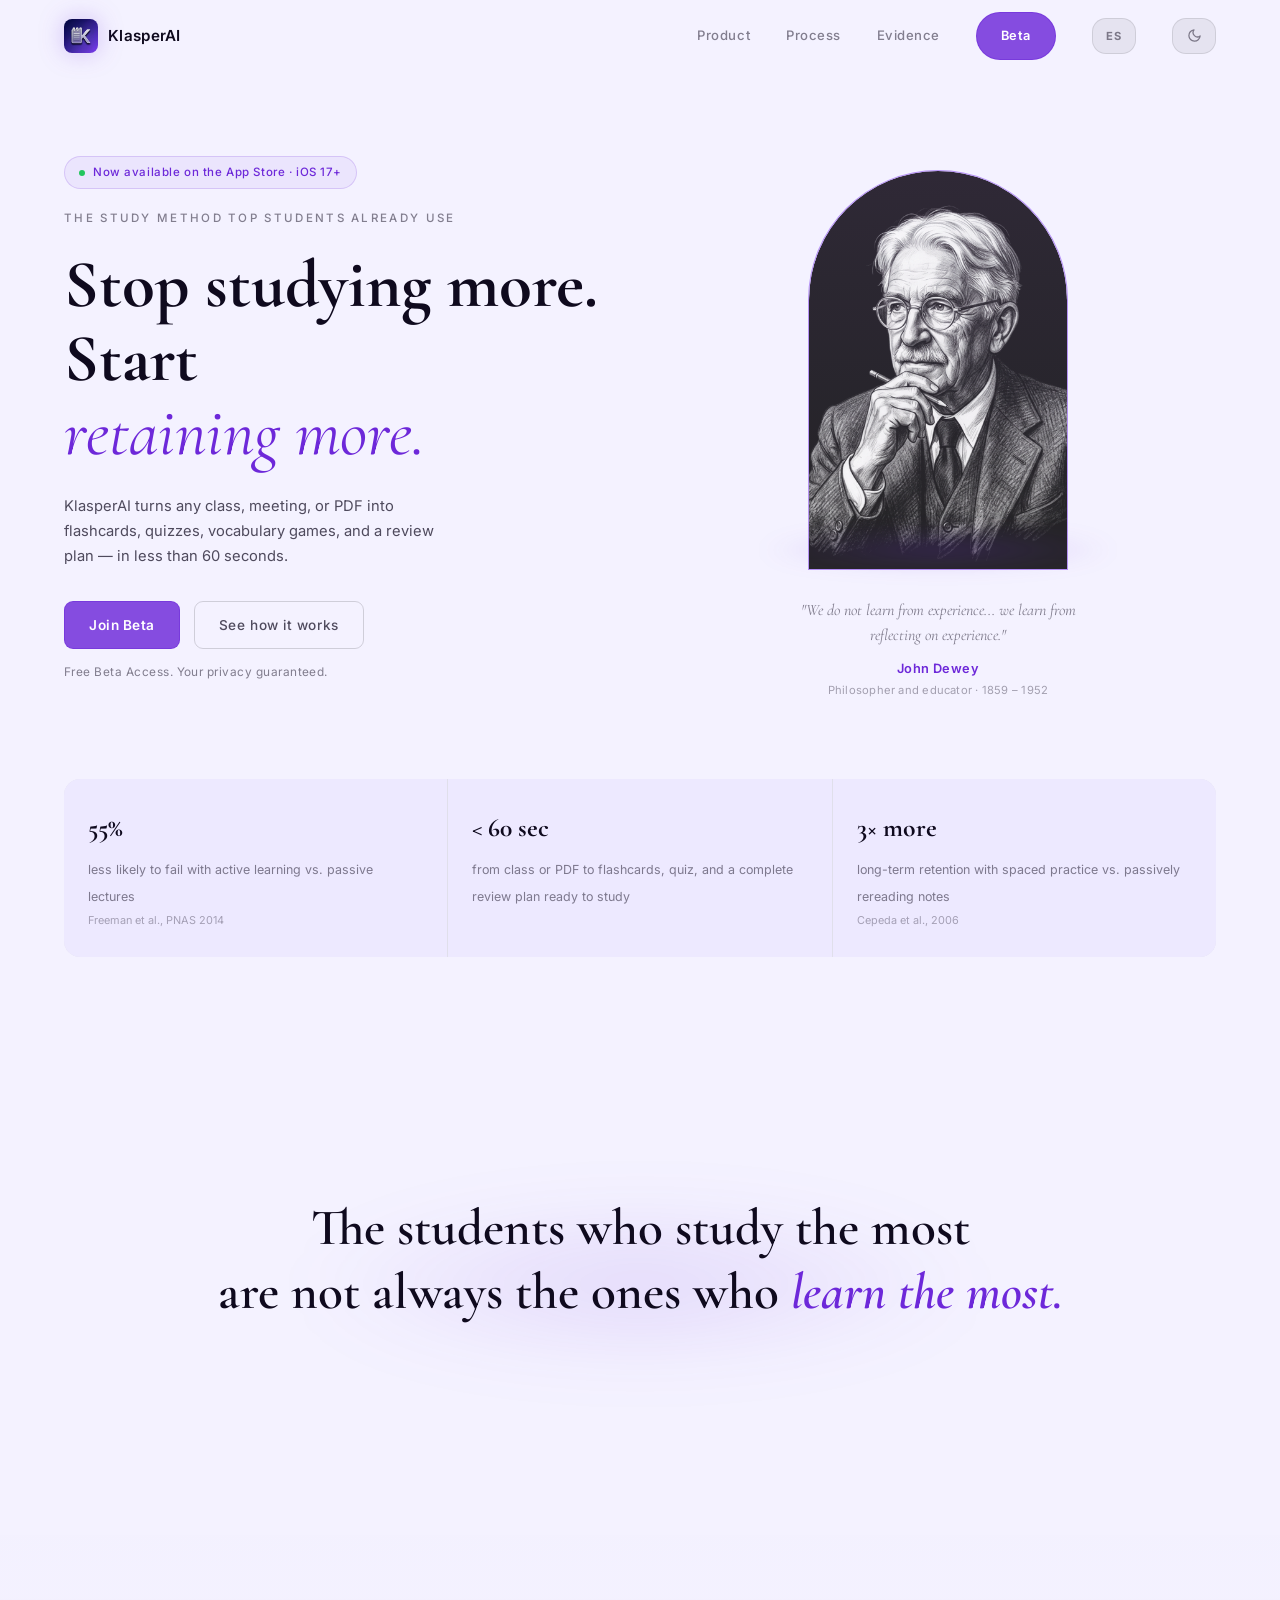
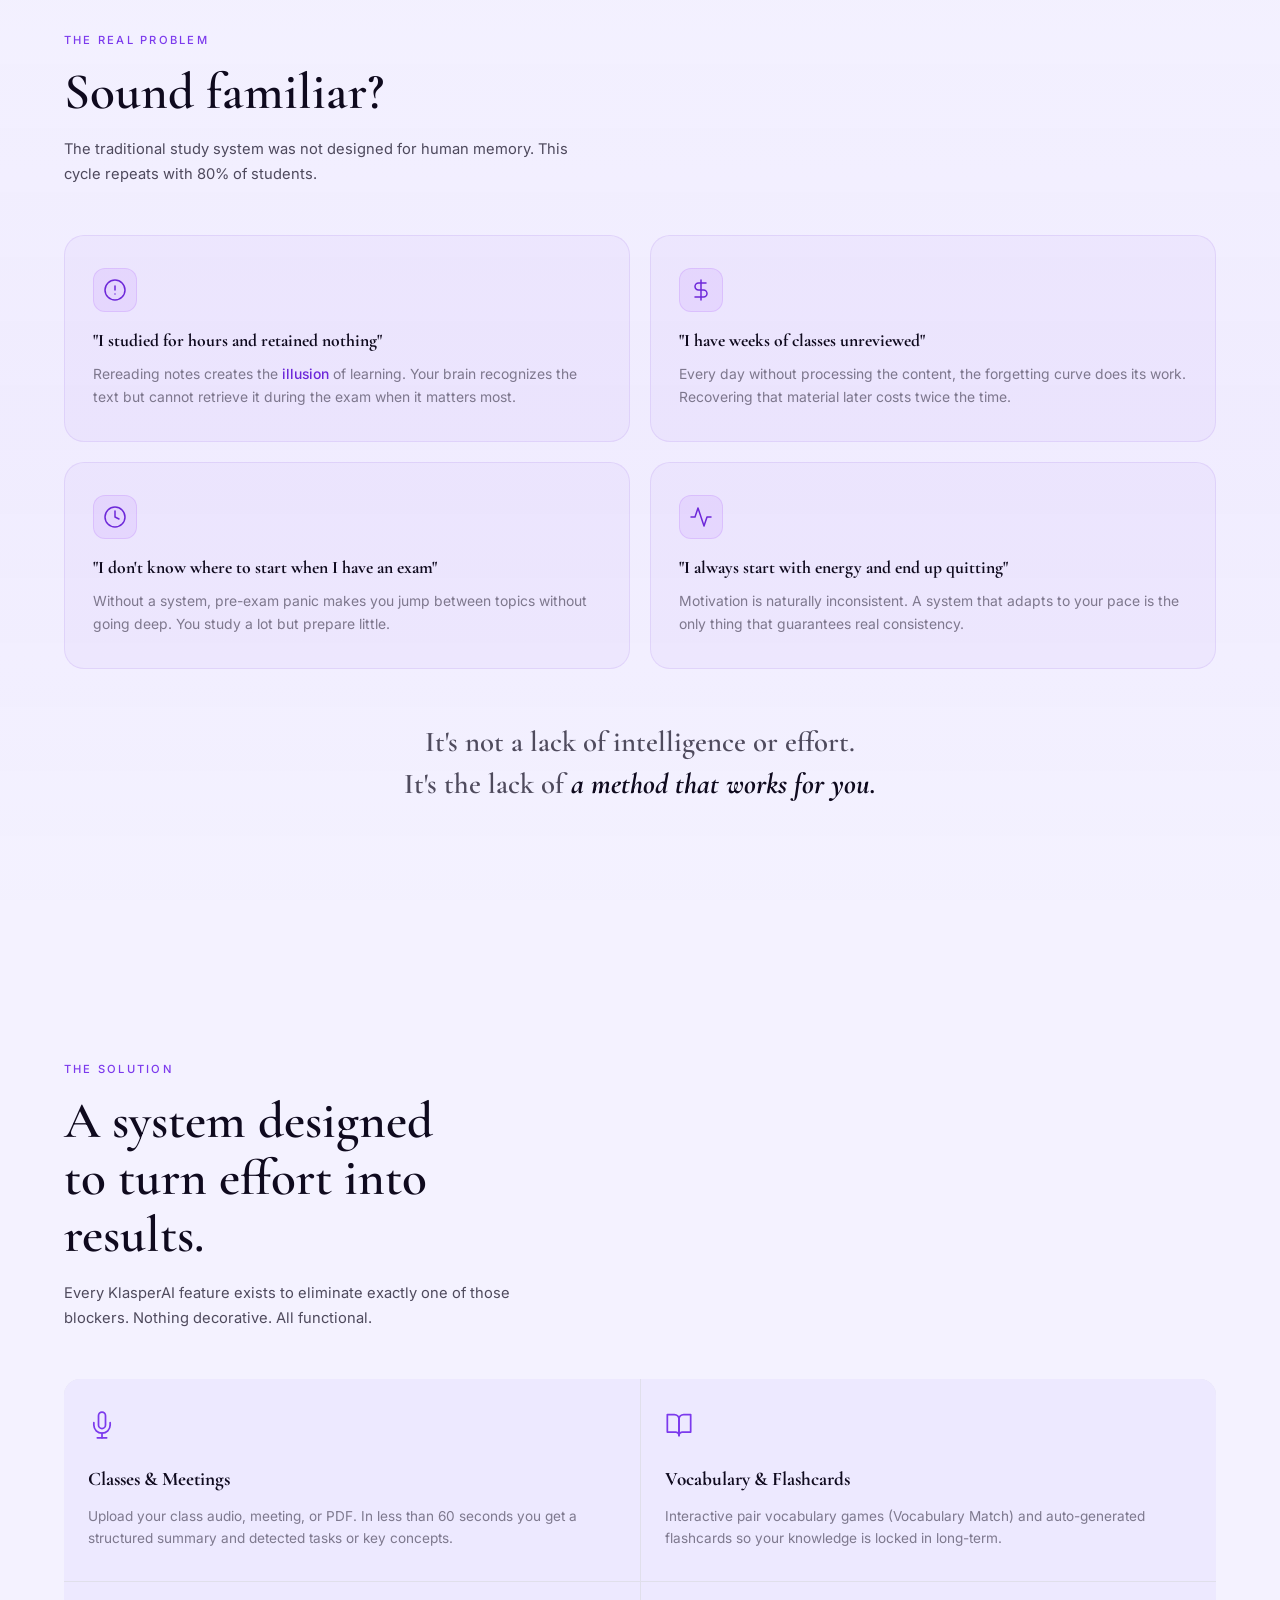
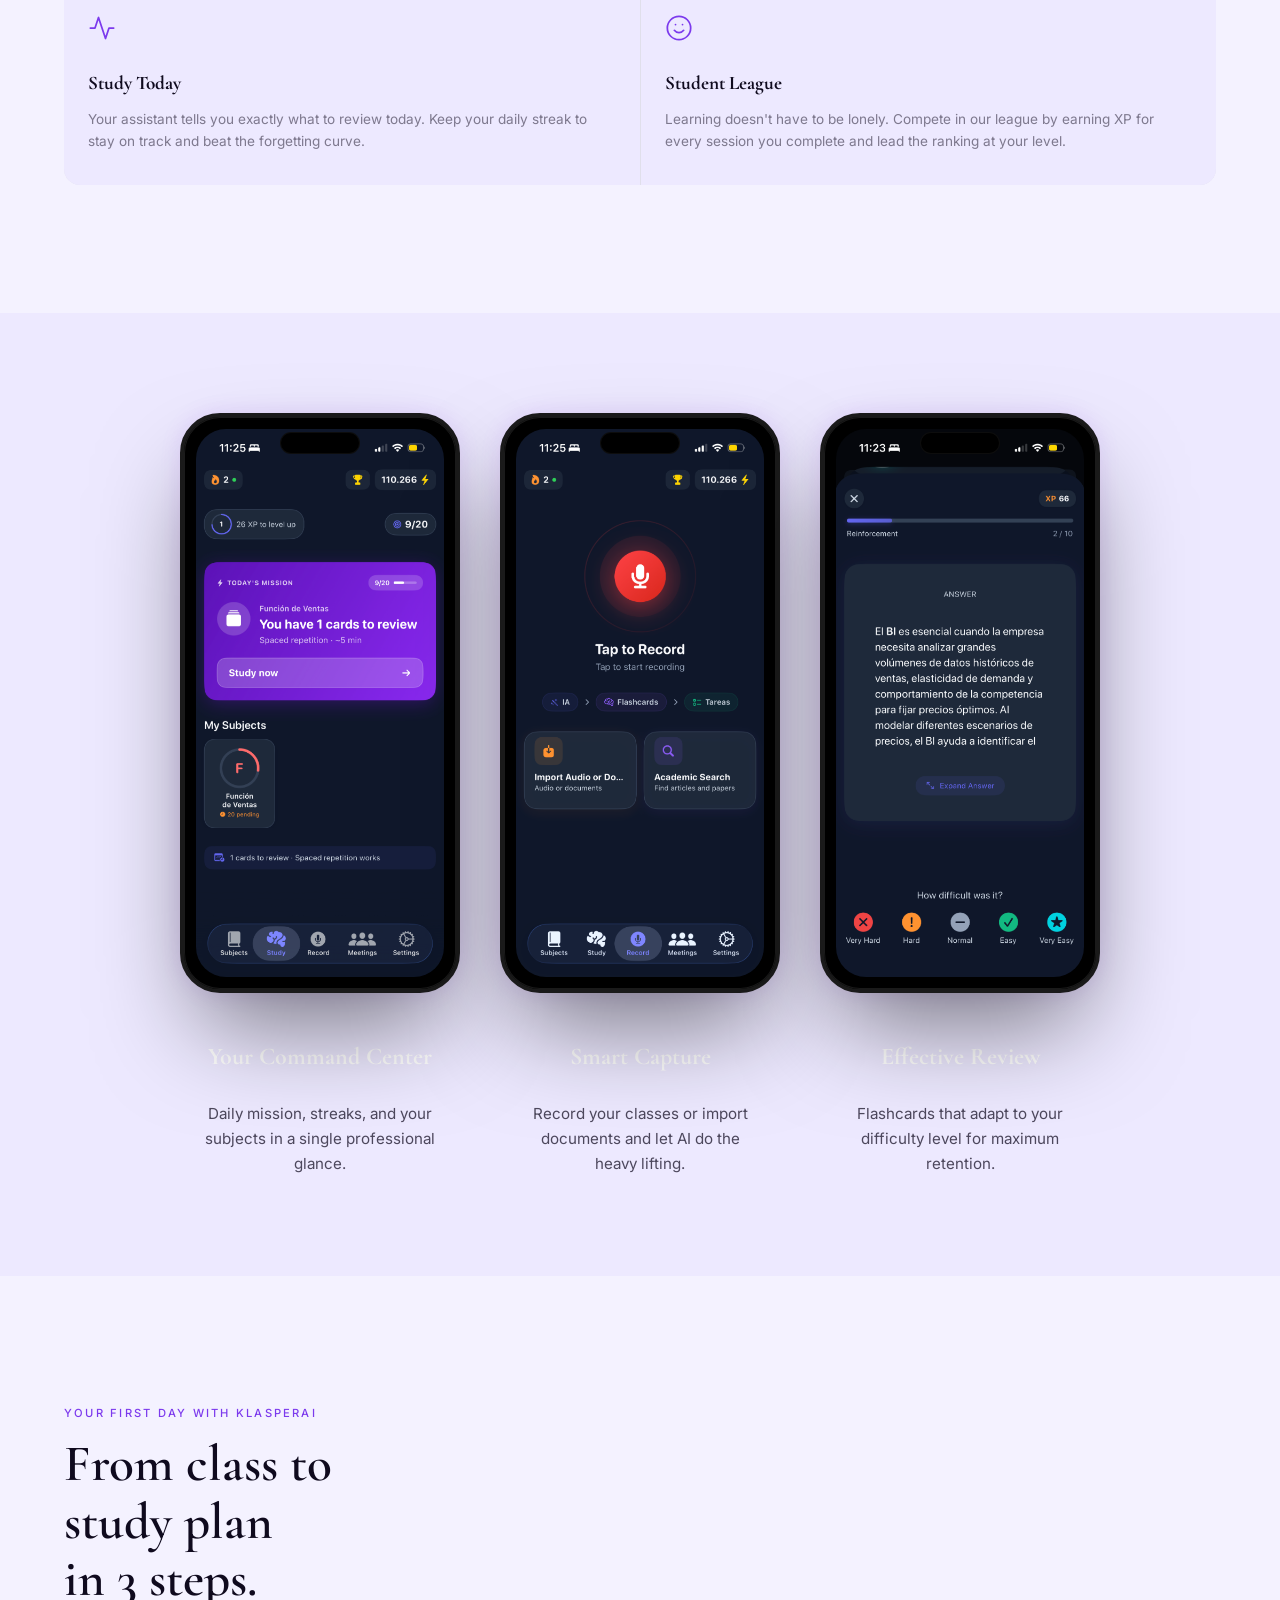
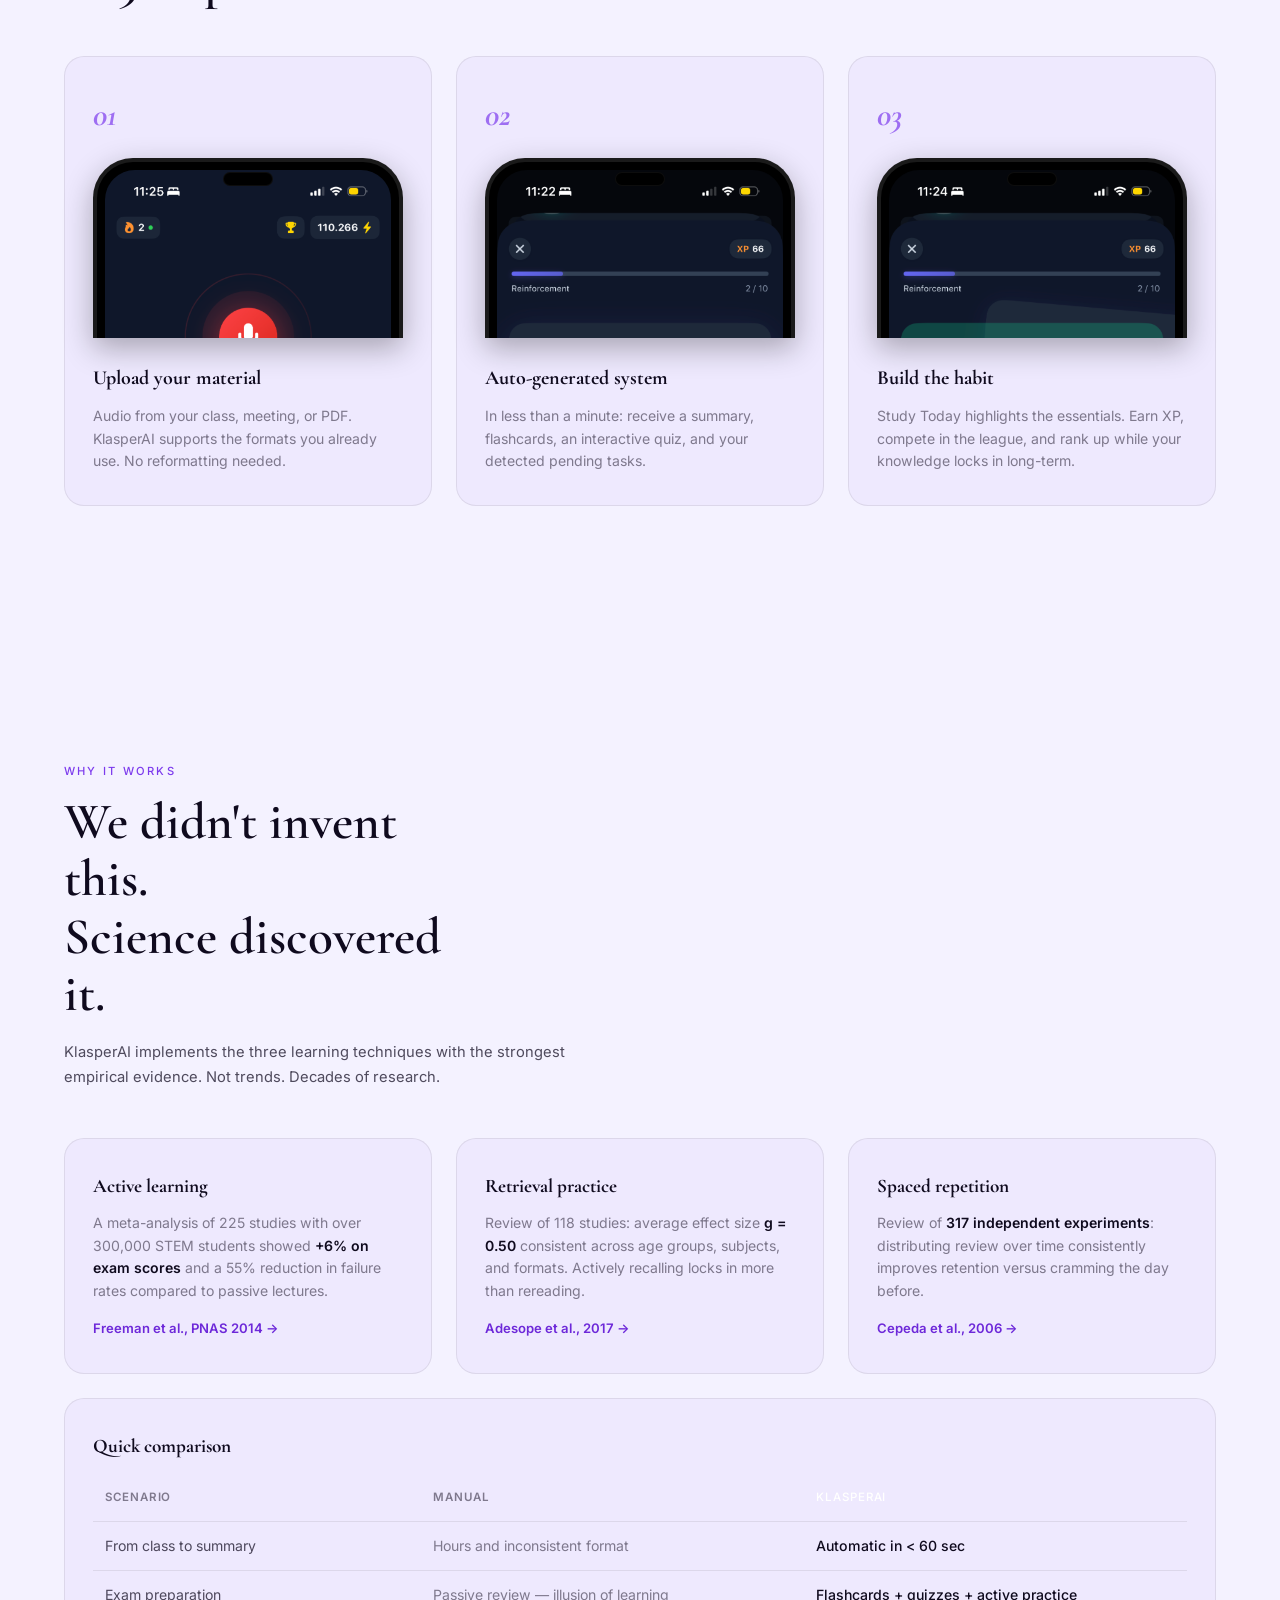
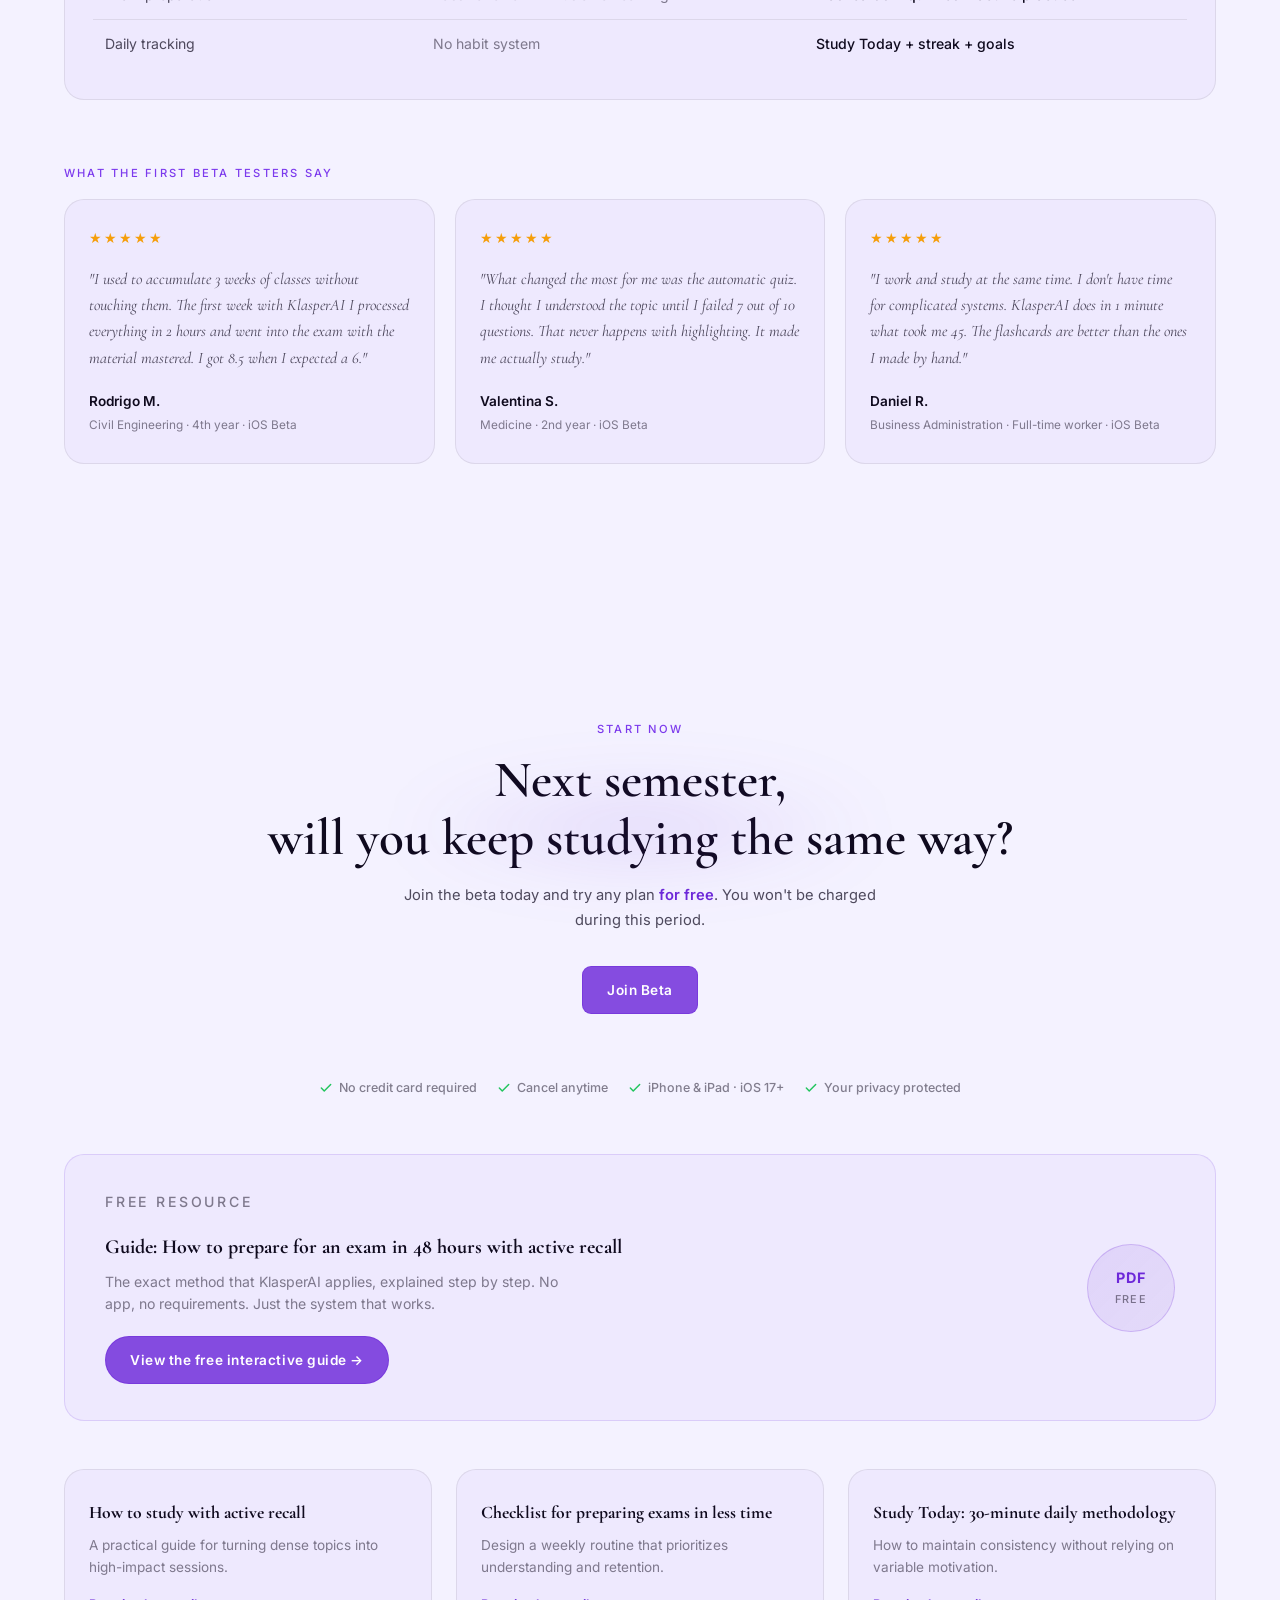
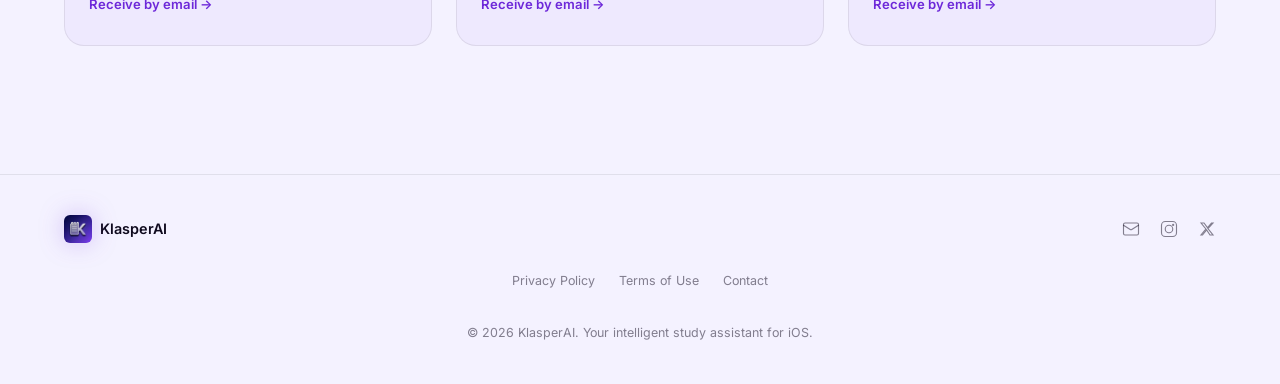
==== commit 15edee97: "UX/UI quality pass: consistency, accessibility, hierarchy and usability improvements - Unify CTA cop" ====
--- a/index.html
+++ b/index.html
@@ -4,7 +4,17 @@
 <head>
   <meta charset="utf-8">
   <meta name="viewport" content="width=device-width, initial-scale=1">
-  
+  <meta name="color-scheme" content="dark light">
+
+  <!-- Theme init — runs before CSS to prevent flash of wrong theme -->
+  <script>
+    (function() {
+      var t = localStorage.getItem('klasper_theme');
+      var dark = window.matchMedia('(prefers-color-scheme: dark)').matches;
+      document.documentElement.setAttribute('data-theme', t || (dark ? 'dark' : 'light'));
+    })();
+  </script>
+
   <!-- Favicon -->
   <link rel="icon" type="image/png" href="./AppStore_1024.png">
   <link rel="apple-touch-icon" href="./AppStore_1024.png">
@@ -118,6 +128,15 @@
       <a href="#datos" data-i18n="nav.evidence">Evidencia</a>
       <a class="nav-cta-btn btn-glow trigger-beta-modal" href="#" style="padding: 8px 16px; min-width: auto; font-size: 0.75rem;" data-i18n="nav.download">Descargar</a>
       <button class="lang-toggle" id="langToggle" aria-label="Switch to English">EN</button>
+      <button class="theme-toggle" id="themeToggle" aria-label="Cambiar a modo luz">
+        <svg class="icon-sun" width="15" height="15" viewBox="0 0 24 24" fill="none" stroke="currentColor" stroke-width="2" stroke-linecap="round" stroke-linejoin="round" aria-hidden="true">
+          <circle cx="12" cy="12" r="4"/>
+          <path d="M12 2v2M12 20v2M4.93 4.93l1.41 1.41M17.66 17.66l1.41 1.41M2 12h2M20 12h2M6.34 17.66l-1.41 1.41M19.07 4.93l-1.41 1.41"/>
+        </svg>
+        <svg class="icon-moon" width="15" height="15" viewBox="0 0 24 24" fill="none" stroke="currentColor" stroke-width="2" stroke-linecap="round" stroke-linejoin="round" aria-hidden="true">
+          <path d="M21 12.79A9 9 0 1 1 11.21 3 7 7 0 0 0 21 12.79z"/>
+        </svg>
+      </button>
     </nav>
     <button class="menu-toggle" id="menuBtn" aria-label="Menú">
       <span></span><span></span>
@@ -160,7 +179,7 @@
         <div class="portal-wrap">
           <div class="portal">
             <div class="portal-inner">
-              <img src="./dewey.png" alt="Retrato ilustración" class="portal-image">
+              <img src="./dewey.png" alt="Retrato ilustrado de John Dewey, filósofo y pedagogo estadounidense" class="portal-image">
             </div>
             <div class="portal-light"></div>
           </div>
@@ -629,12 +648,14 @@
     <div class="modal-container">
       <button class="modal-close" id="modalClose" aria-label="Cerrar">×</button>
       <div id="modalStepForm">
-        <h2 data-i18n="modal.title">Acceso Beta Exclusivo</h2>
-        <p data-i18n="modal.desc">Déjanos tu correo para recibir noticias y desbloquear tu enlace de descarga para iOS.</p>
+        <h2 id="modalTitle" data-i18n="modal.title">Acceso Beta Exclusivo</h2>
+        <p id="modalDesc" data-i18n="modal.desc">Déjanos tu correo para recibir noticias y desbloquear tu enlace de descarga para iOS.</p>
         <form id="betaForm">
           <input type="text" id="betaName" required placeholder="Tu nombre" data-i18n-placeholder="modal.placeholder_name">
+          <div id="nameError" class="form-error-msg" style="display:none"></div>
           <input type="email" id="betaEmail" required placeholder="tu@email.com" data-i18n-placeholder="modal.placeholder_email">
-          <button type="submit" class="btn-glow" data-i18n="modal.cta">Obtener Acceso Beta</button>
+          <div id="emailError" class="form-error-msg" style="display:none"></div>
+          <button type="submit" class="btn-glow" data-i18n="modal.cta">Obtener Acceso Gratis</button>
         </form>
       </div>
       <div id="modalStepSuccess" class="hidden">
--- a/styles.css
+++ b/styles.css
@@ -12,7 +12,7 @@
   --border-hover: rgba(139, 92, 246, 0.3);
   
   --text: #ffffff;
-  --text-dim: rgba(255, 255, 255, 0.5);
+  --text-dim: rgba(255, 255, 255, 0.6);
   --text-body: rgba(255, 255, 255, 0.7);
   
   --accent: #8b5cf6;
@@ -153,7 +153,7 @@
   background: none;
   border: none;
   cursor: pointer;
-  padding: 6px;
+  padding: 12px 8px;
 }
 
 .menu-toggle span {
@@ -170,8 +170,8 @@
   display: inline-flex;
   align-items: center;
   justify-content: center;
-  width: 40px;
-  height: 28px;
+  min-width: 44px;
+  height: 36px;
   border-radius: 14px;
   font-family: var(--sans);
   font-size: 0.7rem;
@@ -308,8 +308,7 @@
       rgba(168, 85, 247, 0.08) 0%,
       rgba(139, 92, 246, 0.04) 50%,
       transparent 100%);
-  border: 1.5px solid;
-  border-image: linear-gradient(180deg, var(--accent) 0%, rgba(168, 85, 247, 0.15) 70%, transparent 100%) 1;
+  border: 1.5px solid rgba(139, 92, 246, 0.4);
   /* Optional floating animation for portal */
   animation: portalPulse 4s ease-in-out infinite alternate, float 6s ease-in-out infinite;
 }
@@ -410,10 +409,10 @@
   display: inline-flex;
   align-items: center;
   justify-content: center;
-  min-width: 140px;
-  padding: 0 24px;
+  min-width: 160px;
+  padding: 0 28px;
   height: 48px;
-  border-radius: 9px;
+  border-radius: 100px;
   font-family: var(--sans);
   font-size: 0.85rem;
   font-weight: 600;
@@ -430,7 +429,7 @@
   content: '';
   position: absolute;
   inset: -1px;
-  border-radius: 9px;
+  border-radius: 100px;
   background: linear-gradient(135deg, var(--accent), var(--accent-deep));
   opacity: 0;
   transition: opacity 0.35s ease;
@@ -451,9 +450,10 @@
   display: inline-flex;
   align-items: center;
   justify-content: center;
-  padding: 0 24px;
+  min-width: 160px;
+  padding: 0 28px;
   height: 48px;
-  border-radius: 9px;
+  border-radius: 100px;
   font-family: var(--sans);
   font-size: 0.85rem;
   font-weight: 600;
@@ -682,9 +682,7 @@
 
 .feature-card:hover {
   background: rgba(168, 85, 247, 0.06);
-  transform: translateY(-4px);
-  box-shadow: 0 10px 30px -10px rgba(168, 85, 247, 0.15);
-  border-color: var(--border-hover);
+  box-shadow: inset 0 0 0 1px var(--border-hover);
 }
 
 .feature-icon {
@@ -1146,12 +1144,17 @@
   }
 
   .hero-text {
+    order: 0;
+  }
+
+  .portal-wrap {
     order: 1;
-  }
-
-  .portal-wrap {
-    order: 0;
     min-height: 300px;
+  }
+
+  @keyframes portalPulse {
+    0%   { box-shadow: 0 0 20px rgba(168, 85, 247, .12), 0 0 40px rgba(139, 92, 246, .05), inset 0 0 20px rgba(168, 85, 247, .04); }
+    100% { box-shadow: 0 0 30px rgba(168, 85, 247, .18), 0 0 60px rgba(139, 92, 246, .07), inset 0 0 30px rgba(168, 85, 247, .07); }
   }
 
   .portal {
@@ -1266,7 +1269,7 @@
   }
 
   .portal-wrap {
-    min-height: 280px; /* Increased for mobile floating room */
+    min-height: 280px;
     padding-top: 20px;
   }
 
@@ -2190,6 +2193,223 @@
   }
 }
 
+/* ---------- THEME TOGGLE BUTTON ---------- */
+.theme-toggle {
+  display: inline-flex;
+  align-items: center;
+  justify-content: center;
+  width: 44px;
+  height: 36px;
+  border-radius: 14px;
+  background: rgba(255, 255, 255, 0.06);
+  border: 1px solid rgba(255, 255, 255, 0.1);
+  cursor: pointer;
+  transition: all 0.3s ease;
+  flex-shrink: 0;
+  color: var(--text-dim);
+  padding: 0;
+}
+
+.theme-toggle:hover {
+  color: var(--text);
+  background: rgba(139, 92, 246, 0.15);
+  border-color: rgba(139, 92, 246, 0.4);
+  box-shadow: 0 0 12px rgba(139, 92, 246, 0.2);
+  transform: scale(1.05);
+}
+
+.theme-toggle:active {
+  transform: scale(0.97);
+}
+
+/* Icons — default dark: show sun (click → light) */
+.theme-toggle .icon-moon { display: none; }
+.theme-toggle .icon-sun  { display: flex; }
+
+html[data-theme="light"] .theme-toggle .icon-moon { display: flex; }
+html[data-theme="light"] .theme-toggle .icon-sun  { display: none; }
+
+
+/* ==========================================================
+   LIGHT THEME
+   ========================================================== */
+html[data-theme="light"] {
+  --bg: #f4f2ff;
+  --bg-subtle: #ede9ff;
+  --surface: rgba(109, 40, 217, 0.04);
+  --border: rgba(0, 0, 0, 0.08);
+  --border-hover: rgba(109, 40, 217, 0.35);
+  --text: #0f0a1e;
+  --text-dim: rgba(15, 10, 30, 0.5);
+  --text-body: rgba(15, 10, 30, 0.72);
+  --accent: #7c3aed;
+  --accent-soft: #6d28d9;
+  --accent-deep: #5b21b6;
+  --glow: rgba(109, 40, 217, 0.25);
+  --glow-wide: rgba(109, 40, 217, 0.07);
+}
+
+/* Topbar */
+html[data-theme="light"] .topbar.scrolled {
+  background: rgba(244, 242, 255, 0.92);
+  border-bottom-color: rgba(109, 40, 217, 0.12);
+  box-shadow: 0 4px 24px rgba(109, 40, 217, 0.08);
+}
+
+/* Starfield — invisible on light bg */
+html[data-theme="light"] #starfield { opacity: 0; }
+
+/* White-text overrides */
+html[data-theme="light"] .brand,
+html[data-theme="light"] .footer-brand,
+html[data-theme="light"] .hero-text h1,
+html[data-theme="light"] .quote,
+html[data-theme="light"] .section-title,
+html[data-theme="light"] .stat strong,
+html[data-theme="light"] .feature-card h3,
+html[data-theme="light"] .process-step h3,
+html[data-theme="light"] .evidence-card h3,
+html[data-theme="light"] .evidence-card strong,
+html[data-theme="light"] .compare-card h3,
+html[data-theme="light"] .cite-name,
+html[data-theme="light"] .pain-card h3,
+html[data-theme="light"] .pain-bridge strong,
+html[data-theme="light"] .lead-magnet-text h3,
+html[data-theme="light"] .blog-card h3,
+html[data-theme="light"] .modal-container h2,
+html[data-theme="light"] td:nth-child(3) {
+  color: var(--text);
+}
+
+/* Nav links */
+html[data-theme="light"] nav a:hover { color: var(--text); }
+html[data-theme="light"] nav.nav-open a {
+  color: var(--text);
+  border-bottom-color: var(--border);
+}
+
+/* Hamburger icon */
+html[data-theme="light"] .menu-toggle span { background: var(--text); }
+
+/* Lang + theme toggles */
+html[data-theme="light"] .lang-toggle,
+html[data-theme="light"] .theme-toggle {
+  background: rgba(0, 0, 0, 0.06);
+  border-color: rgba(0, 0, 0, 0.1);
+}
+html[data-theme="light"] .lang-toggle:hover,
+html[data-theme="light"] .theme-toggle:hover {
+  background: rgba(109, 40, 217, 0.1);
+  border-color: rgba(109, 40, 217, 0.35);
+  box-shadow: 0 0 12px rgba(109, 40, 217, 0.15);
+}
+
+/* Hero badge */
+html[data-theme="light"] .hero-badge {
+  background: rgba(109, 40, 217, 0.06);
+  border-color: rgba(109, 40, 217, 0.18);
+}
+
+/* Buttons — solid fill for legible contrast on light bg */
+html[data-theme="light"] .btn-glow {
+  background: rgba(109, 40, 217, 0.82);
+  border-color: rgba(109, 40, 217, 0.5);
+  color: #fff;
+}
+html[data-theme="light"] .btn-glow:hover {
+  background: var(--accent);
+  box-shadow: 0 0 20px rgba(109, 40, 217, 0.35), 0 0 40px rgba(109, 40, 217, 0.1);
+}
+html[data-theme="light"] .nav-cta-btn {
+  background: rgba(109, 40, 217, 0.82) !important;
+  border-color: rgba(109, 40, 217, 0.5) !important;
+  color: #fff !important;
+}
+html[data-theme="light"] .nav-cta-btn:hover {
+  background: var(--accent) !important;
+  box-shadow: 0 0 25px rgba(109, 40, 217, 0.3) !important;
+}
+html[data-theme="light"] .btn-outline {
+  color: var(--text-body);
+  border-color: rgba(0, 0, 0, 0.15);
+}
+html[data-theme="light"] .btn-outline:hover {
+  color: var(--text);
+  border-color: rgba(0, 0, 0, 0.25);
+}
+
+/* Pain cards */
+html[data-theme="light"] .pain-card {
+  background: rgba(109, 40, 217, 0.035);
+  border-color: rgba(109, 40, 217, 0.1);
+}
+
+/* Card hover backgrounds */
+html[data-theme="light"] .feature-card:hover,
+html[data-theme="light"] .process-step:hover,
+html[data-theme="light"] .evidence-card:hover {
+  background: rgba(109, 40, 217, 0.06);
+}
+
+/* Lead magnet */
+html[data-theme="light"] .lead-magnet {
+  background: rgba(109, 40, 217, 0.04);
+  border-color: rgba(109, 40, 217, 0.15);
+}
+html[data-theme="light"] .lead-magnet-badge {
+  background: linear-gradient(135deg, rgba(109, 40, 217, 0.1), rgba(91, 33, 182, 0.07));
+  border-color: rgba(109, 40, 217, 0.22);
+}
+
+/* Glow ellipse */
+html[data-theme="light"] .glow-ellipse {
+  background: radial-gradient(ellipse at center,
+    rgba(109, 40, 217, 0.12) 0%,
+    rgba(109, 40, 217, 0.05) 40%,
+    transparent 70%);
+}
+
+/* Portal — slightly stronger border color in light mode */
+html[data-theme="light"] .portal-inner {
+  border-color: rgba(124, 58, 237, 0.5);
+}
+
+/* Modal */
+html[data-theme="light"] .modal-container {
+  background: #ffffff;
+  border-color: rgba(109, 40, 217, 0.15);
+}
+html[data-theme="light"] .modal-close {
+  color: var(--text);
+  background: rgba(0, 0, 0, 0.05);
+}
+html[data-theme="light"] .modal-close:hover { background: rgba(0, 0, 0, 0.1); }
+html[data-theme="light"] #betaEmail,
+html[data-theme="light"] #betaName {
+  background: rgba(0, 0, 0, 0.05) !important;
+  color: var(--text) !important;
+  border-color: rgba(0, 0, 0, 0.12);
+}
+html[data-theme="light"] #betaEmail::placeholder,
+html[data-theme="light"] #betaName::placeholder { color: var(--text-dim); }
+html[data-theme="light"] #betaEmail:focus,
+html[data-theme="light"] #betaName:focus { background: rgba(0, 0, 0, 0.07) !important; }
+
+/* Sticky CTA gradient */
+html[data-theme="light"] .sticky-cta {
+  background: linear-gradient(180deg, transparent 0%, rgba(244, 242, 255, 0.97) 32%);
+}
+
+/* Legal pages */
+html[data-theme="light"] .legal-header h1,
+html[data-theme="light"] .legal-section h2,
+html[data-theme="light"] .legal-section h3 { color: var(--text); }
+html[data-theme="light"] .legal-note {
+  background: rgba(109, 40, 217, 0.04);
+  border-color: rgba(109, 40, 217, 0.18);
+}
+
+
 /* ---------- REDUCED MOTION ---------- */
 @media (prefers-reduced-motion: reduce) {
 
@@ -2463,6 +2683,17 @@
   border-color: var(--accent);
 }
 
+.input-error {
+  border-color: #ef4444 !important;
+  background: rgba(239, 68, 68, 0.06) !important;
+}
+
+.form-error-msg {
+  font-size: 0.78rem;
+  color: #ef4444;
+  text-align: left;
+  margin-top: -6px;
+}
 
 .success-icon {
   width: 60px;
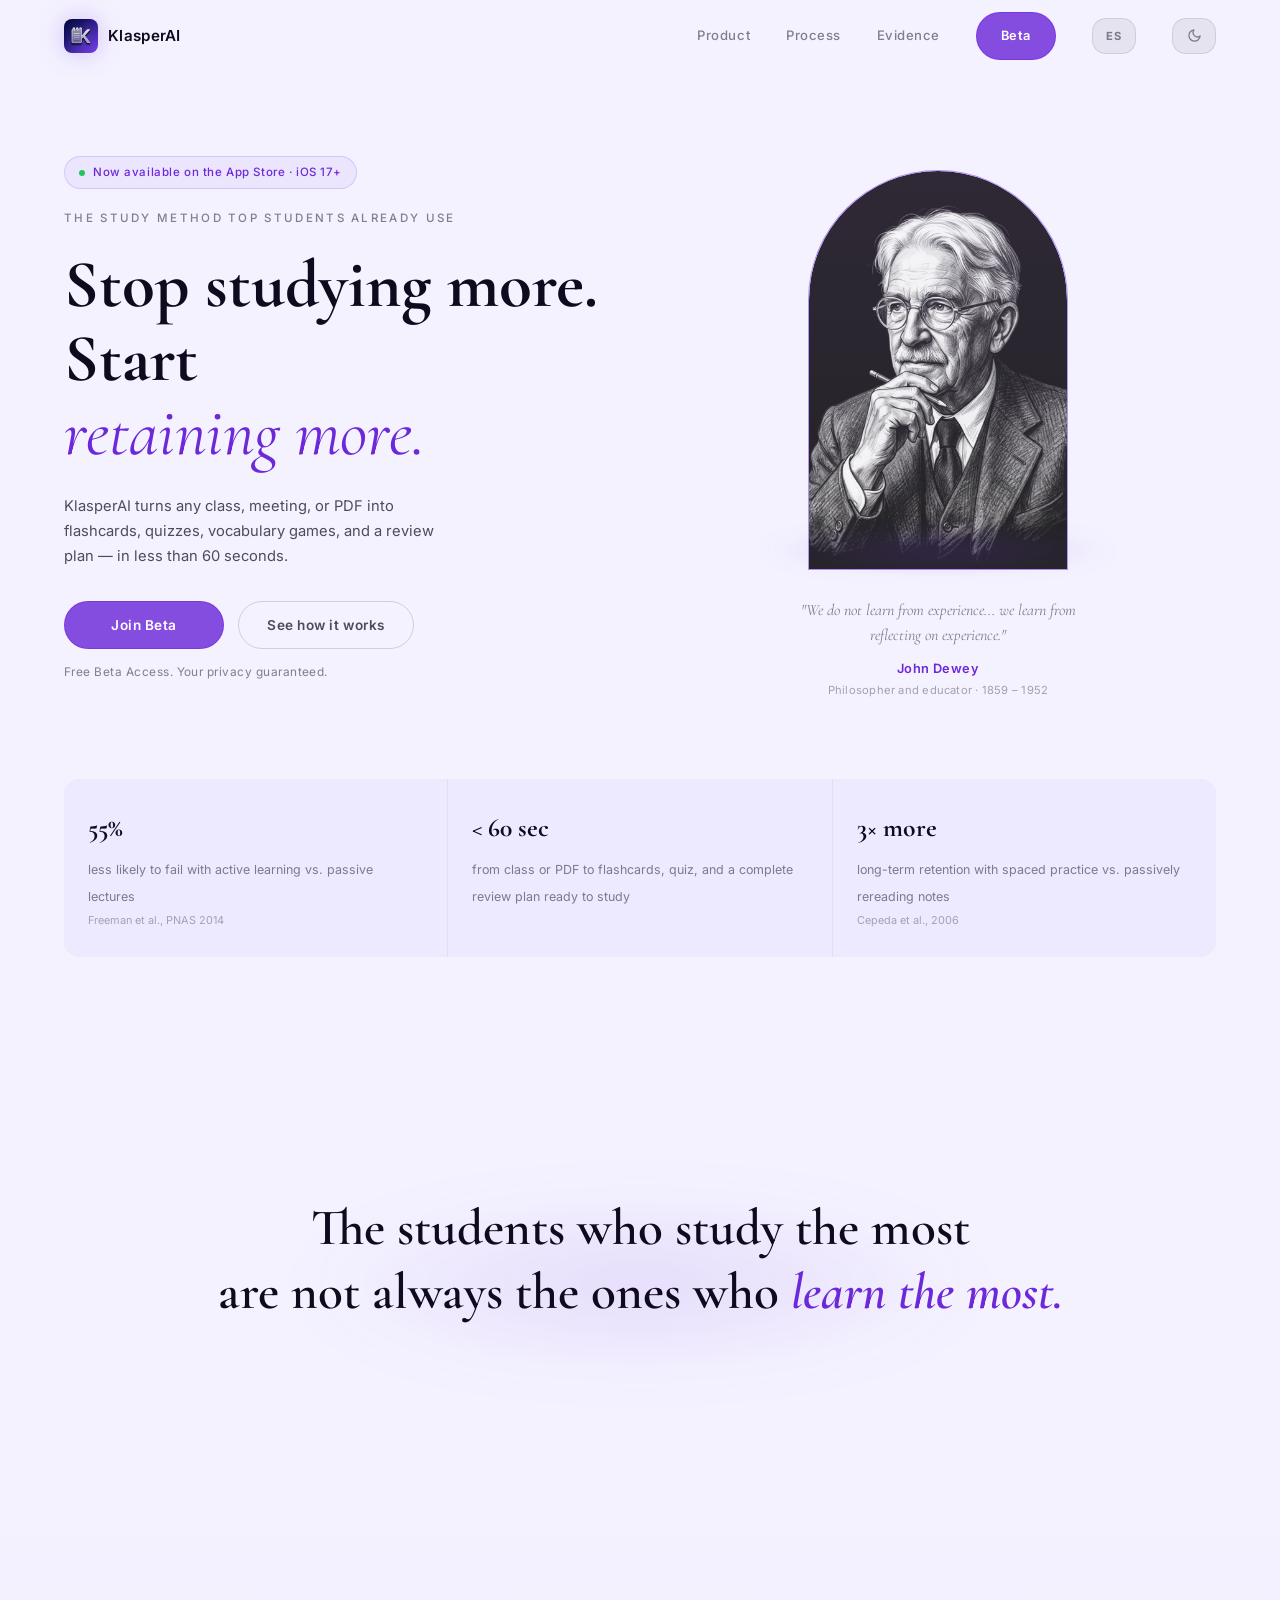
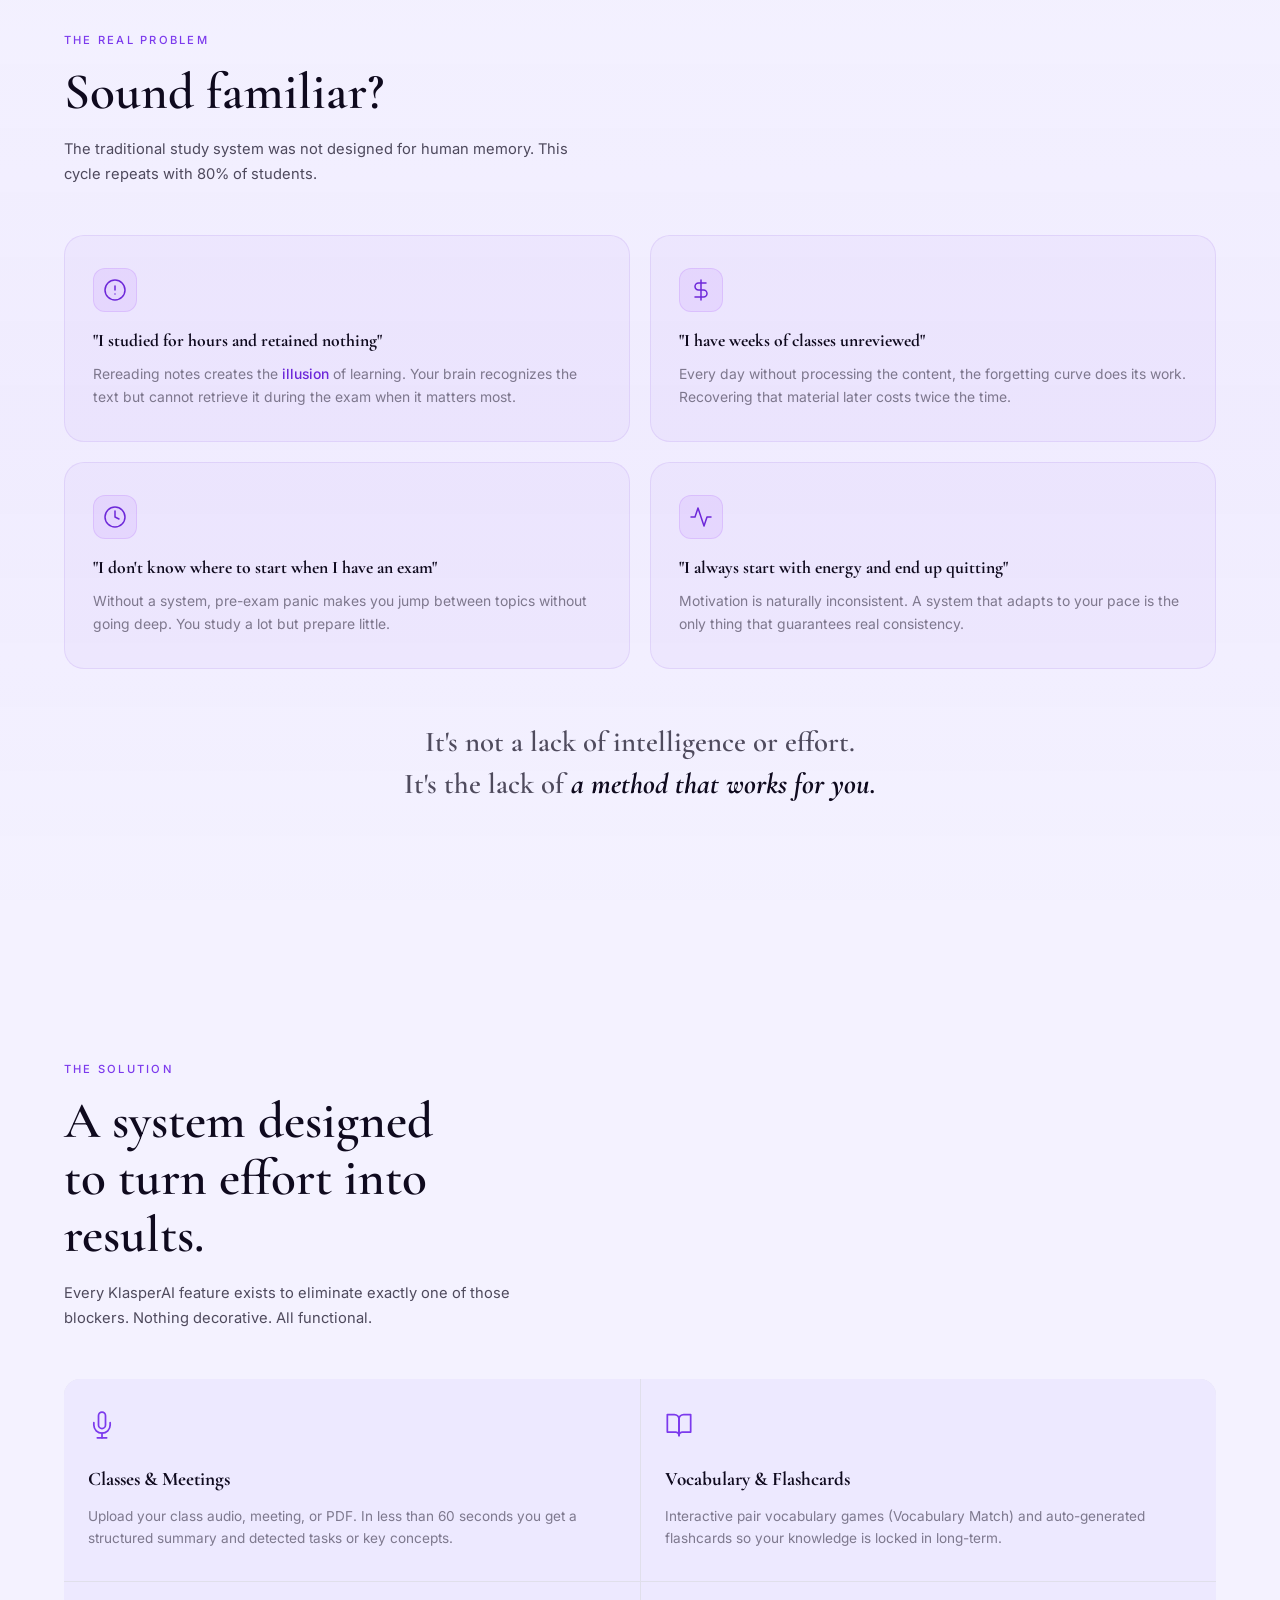
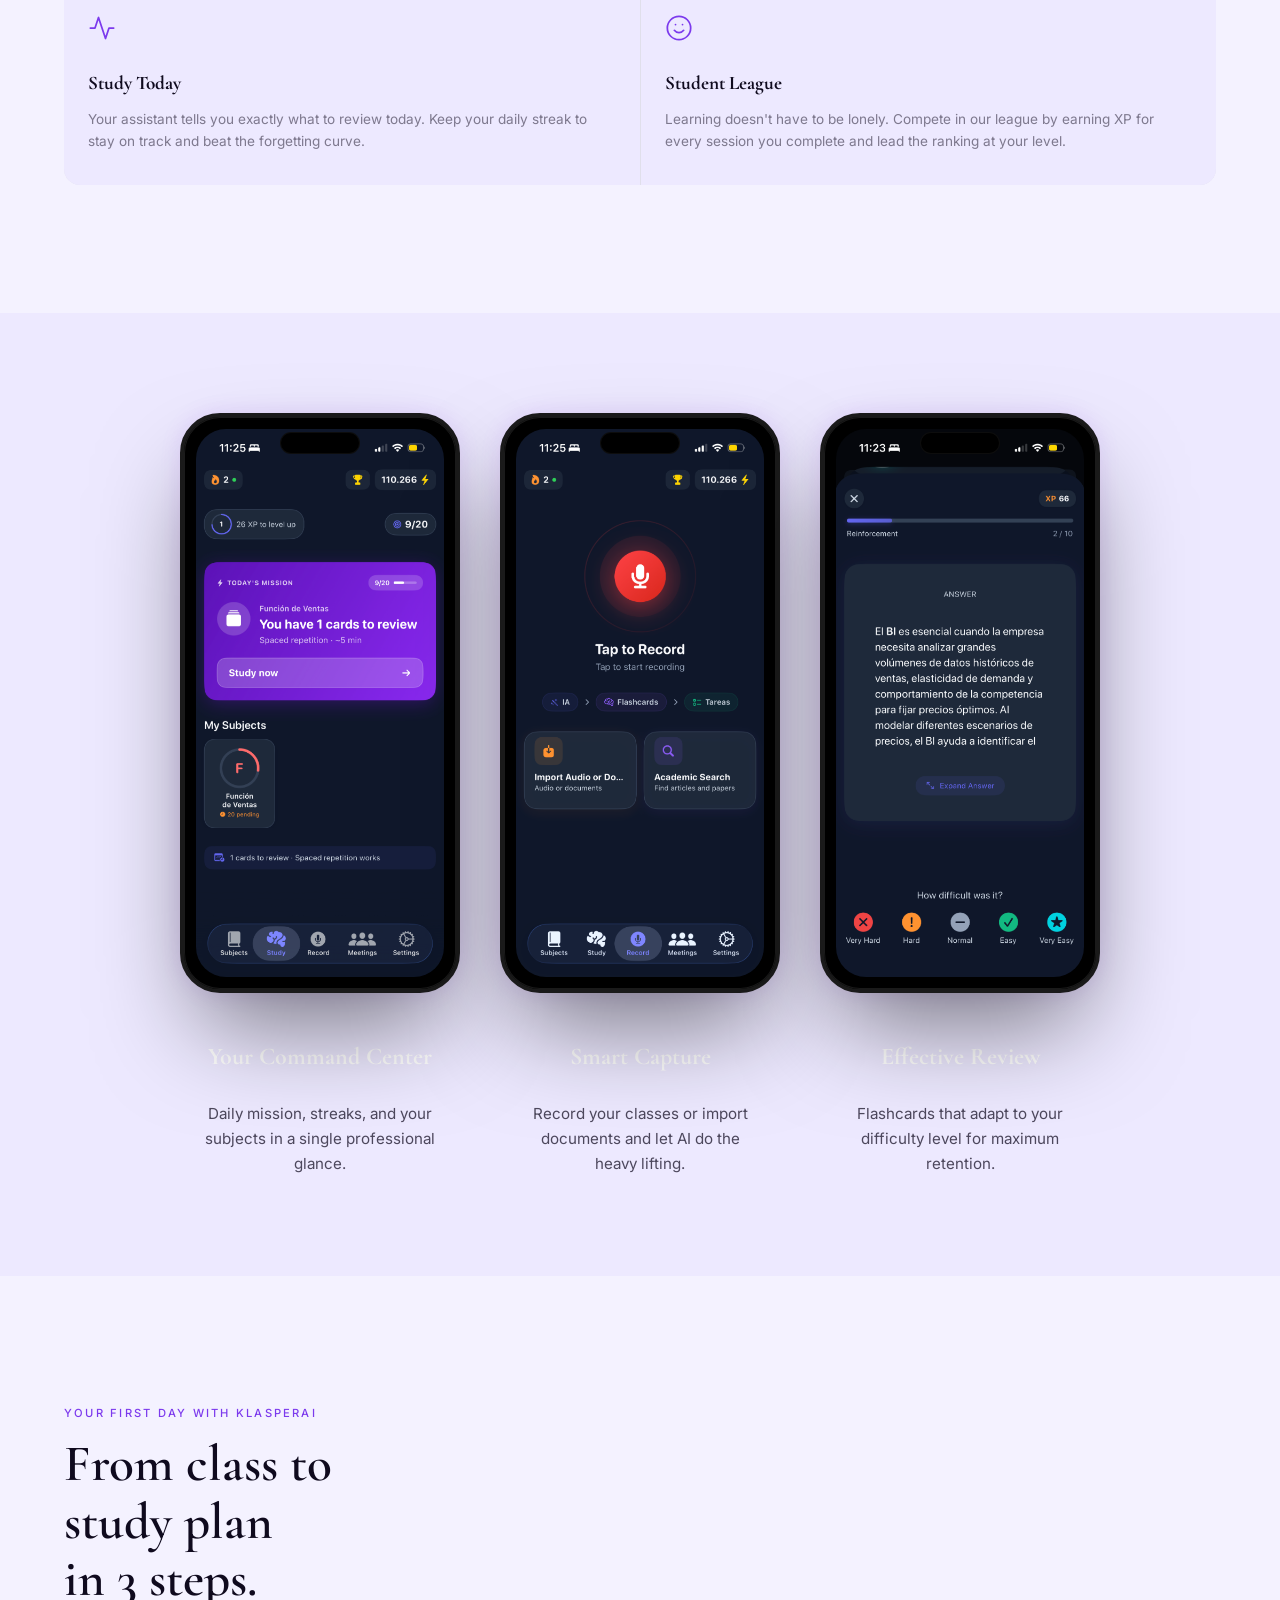
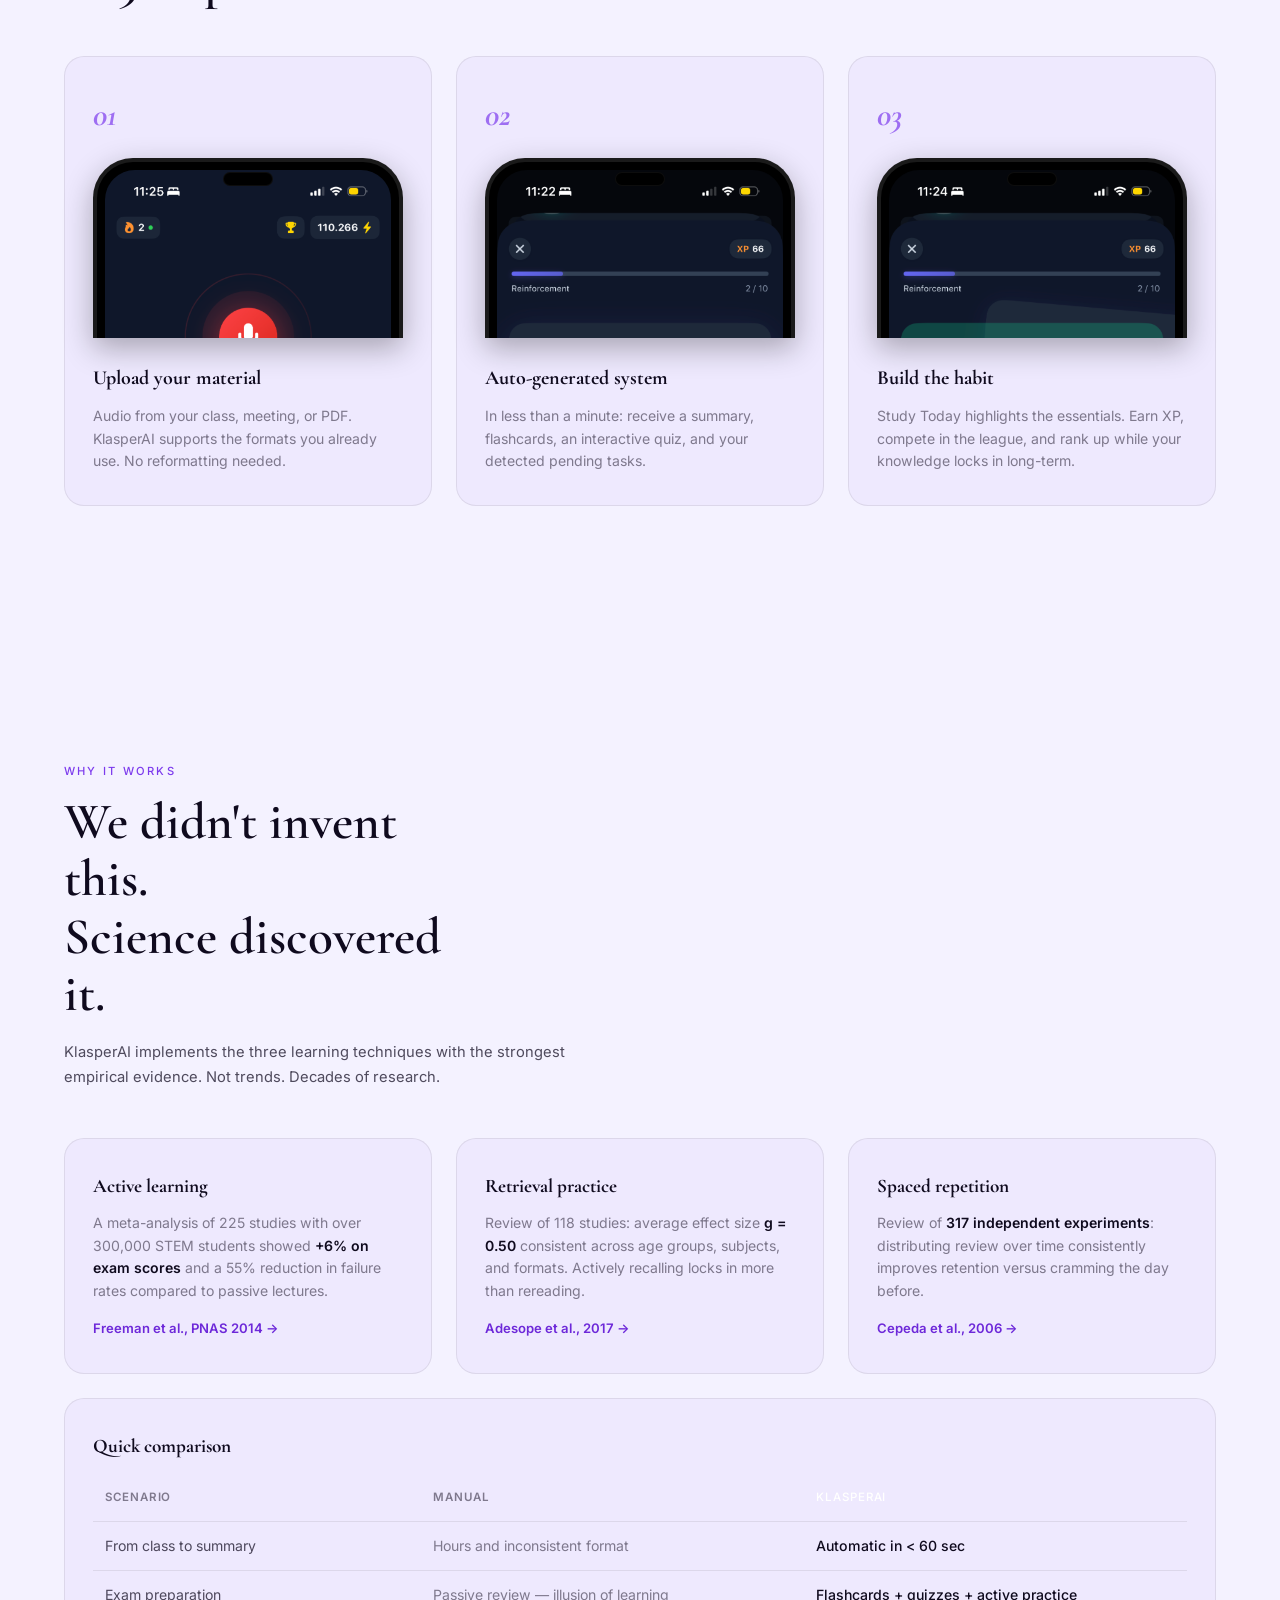
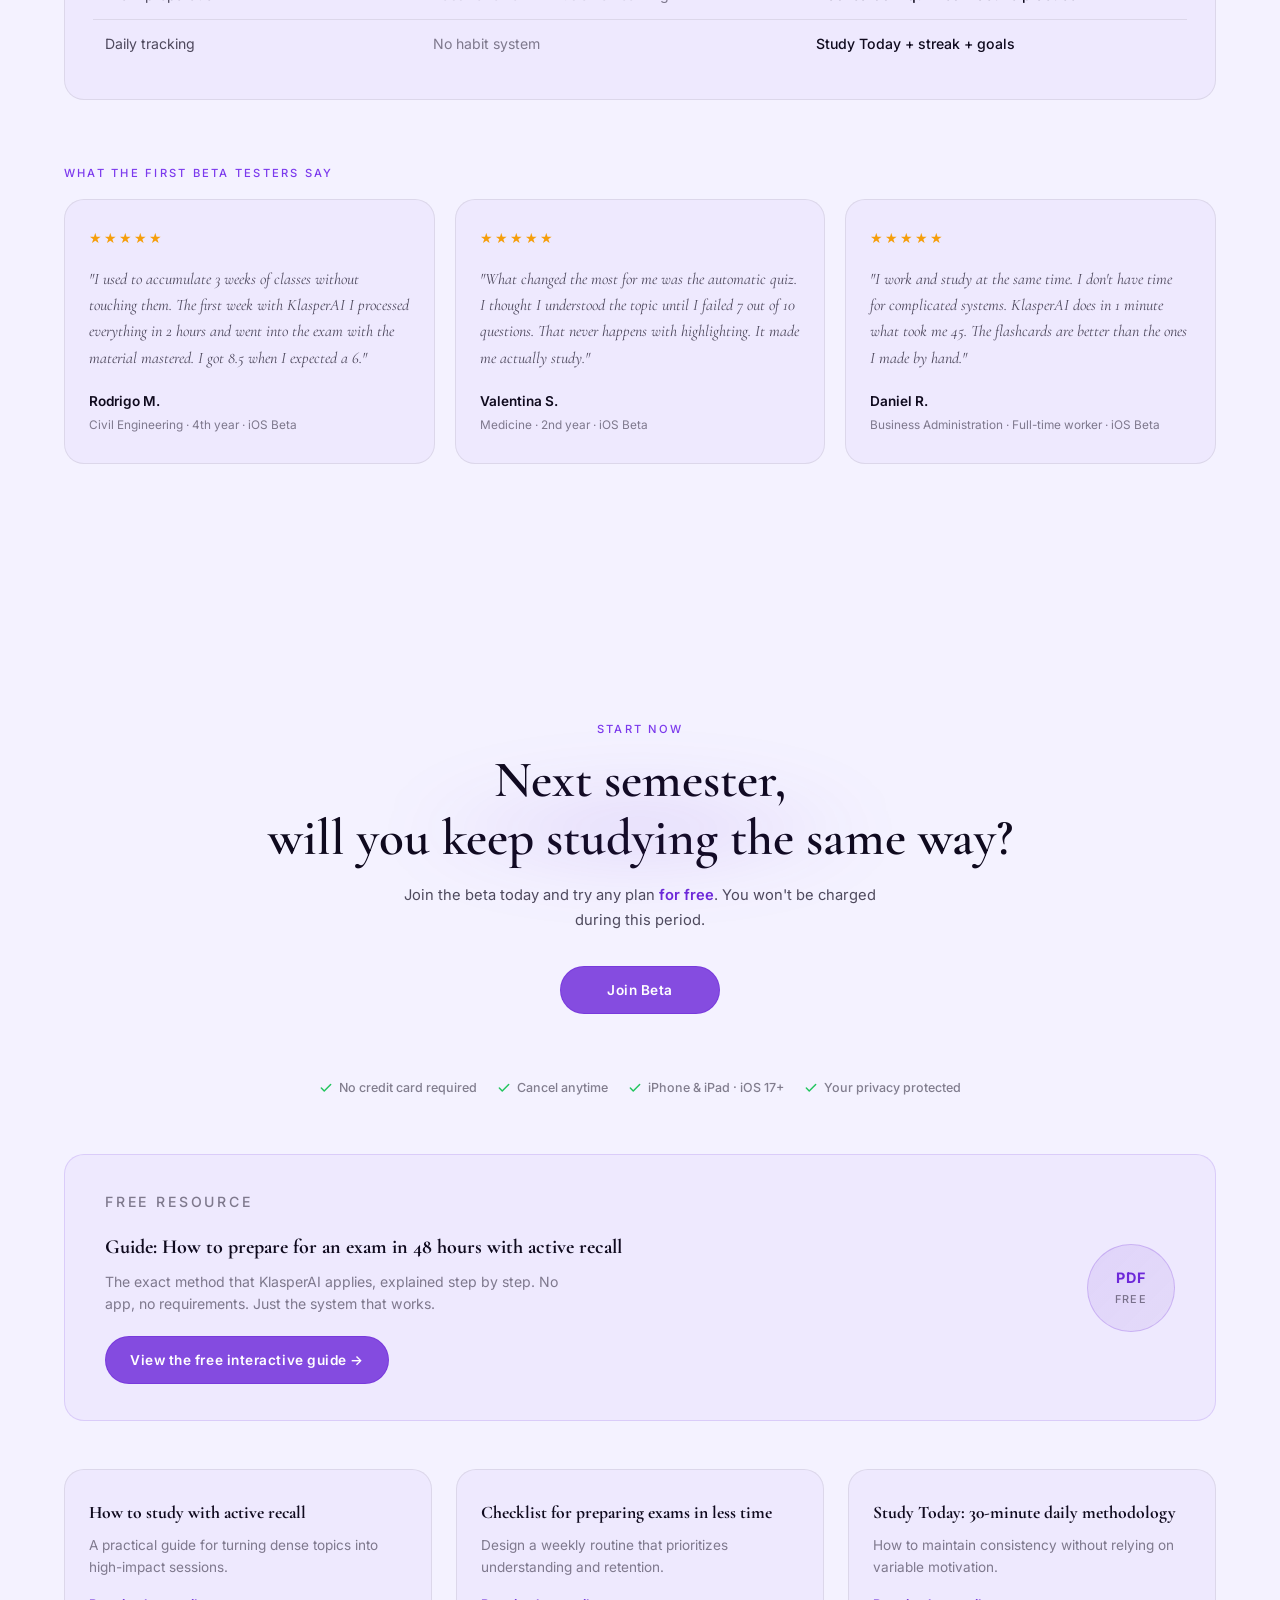
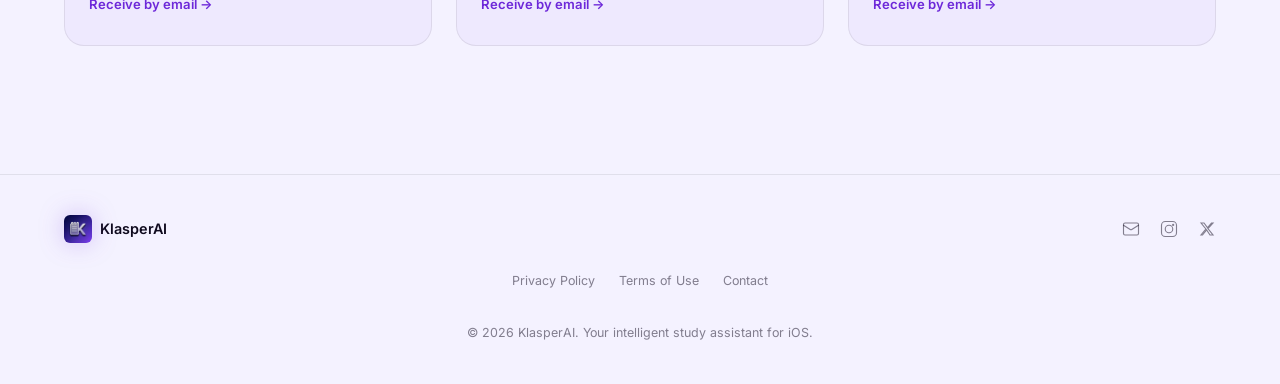
==== commit 38e33c87: "Simplify mobile hero CTA: single action + always-visible sticky - Hide primary hero CTA on mobile; s" ====
--- a/index.html
+++ b/index.html
@@ -165,10 +165,10 @@
             repaso — en menos de 60 segundos.</p>
 
           <div class="hero-actions">
-            <a class="btn-glow trigger-beta-modal" href="#" style="height: 48px; border-radius: 9px; padding: 0 24px; min-width: auto;" data-i18n="hero.cta_download">
+            <a class="btn-glow hero-cta-primary trigger-beta-modal" href="#" data-i18n="hero.cta_download">
               Unirse a la Beta
             </a>
-            <a class="btn-outline" href="#producto" style="height: 48px; border-radius: 9px; padding: 0 24px; font-weight: 500;" data-i18n="hero.cta_how">
+            <a class="btn-outline hero-cta-secondary" href="#producto" data-i18n="hero.cta_how">
               Ver cómo funciona
             </a>
           </div>
@@ -523,8 +523,8 @@
         <p class="cta-desc" data-i18n-html="cta.desc">Únete a la beta hoy y prueba cualquier plan <strong>sin costo</strong>. No se te cobrará nada durante este periodo.</p>
 
         <div class="cta-buttons">
-          <a class="btn-glow trigger-beta-modal" href="#" style="height: 48px; border-radius: 9px; padding: 0 24px; min-width: auto;" data-i18n="cta.download">
-            Unirse a la Beta en TestFlight
+          <a class="btn-glow trigger-beta-modal" href="#" data-i18n="cta.download">
+            Unirse a la Beta
           </a>
         </div>
 
--- a/styles.css
+++ b/styles.css
@@ -1373,6 +1373,18 @@
     font-size: 0.9rem;
   }
 
+  /* Hero: hide primary CTA (sticky handles it), style secondary as solid */
+  .hero-cta-primary {
+    display: none !important;
+  }
+
+  .hero-cta-secondary {
+    background: linear-gradient(135deg, var(--accent) 0%, var(--accent-deep) 100%) !important;
+    border-color: transparent !important;
+    color: #fff !important;
+    box-shadow: 0 8px 24px rgba(168, 85, 247, 0.35) !important;
+  }
+
   /* Quote */
   .quote-section {
     padding: 80px 20px;
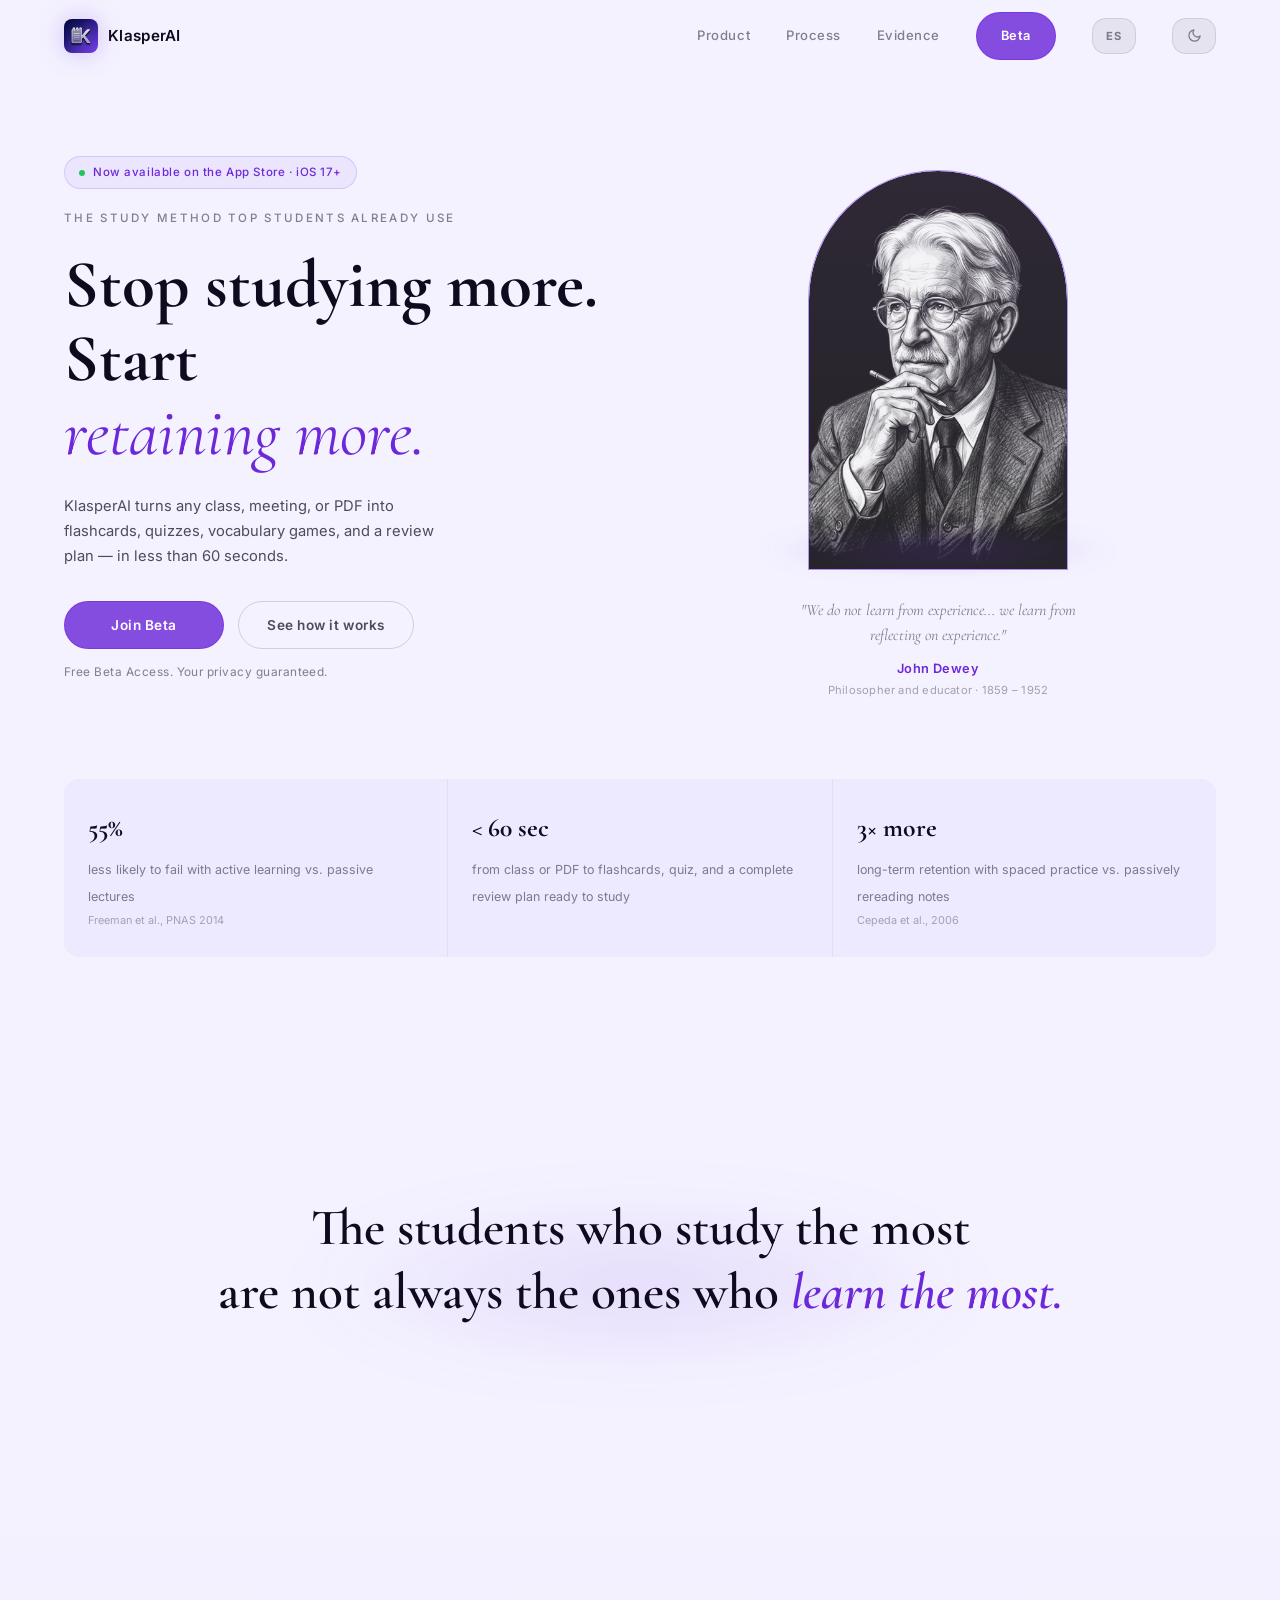
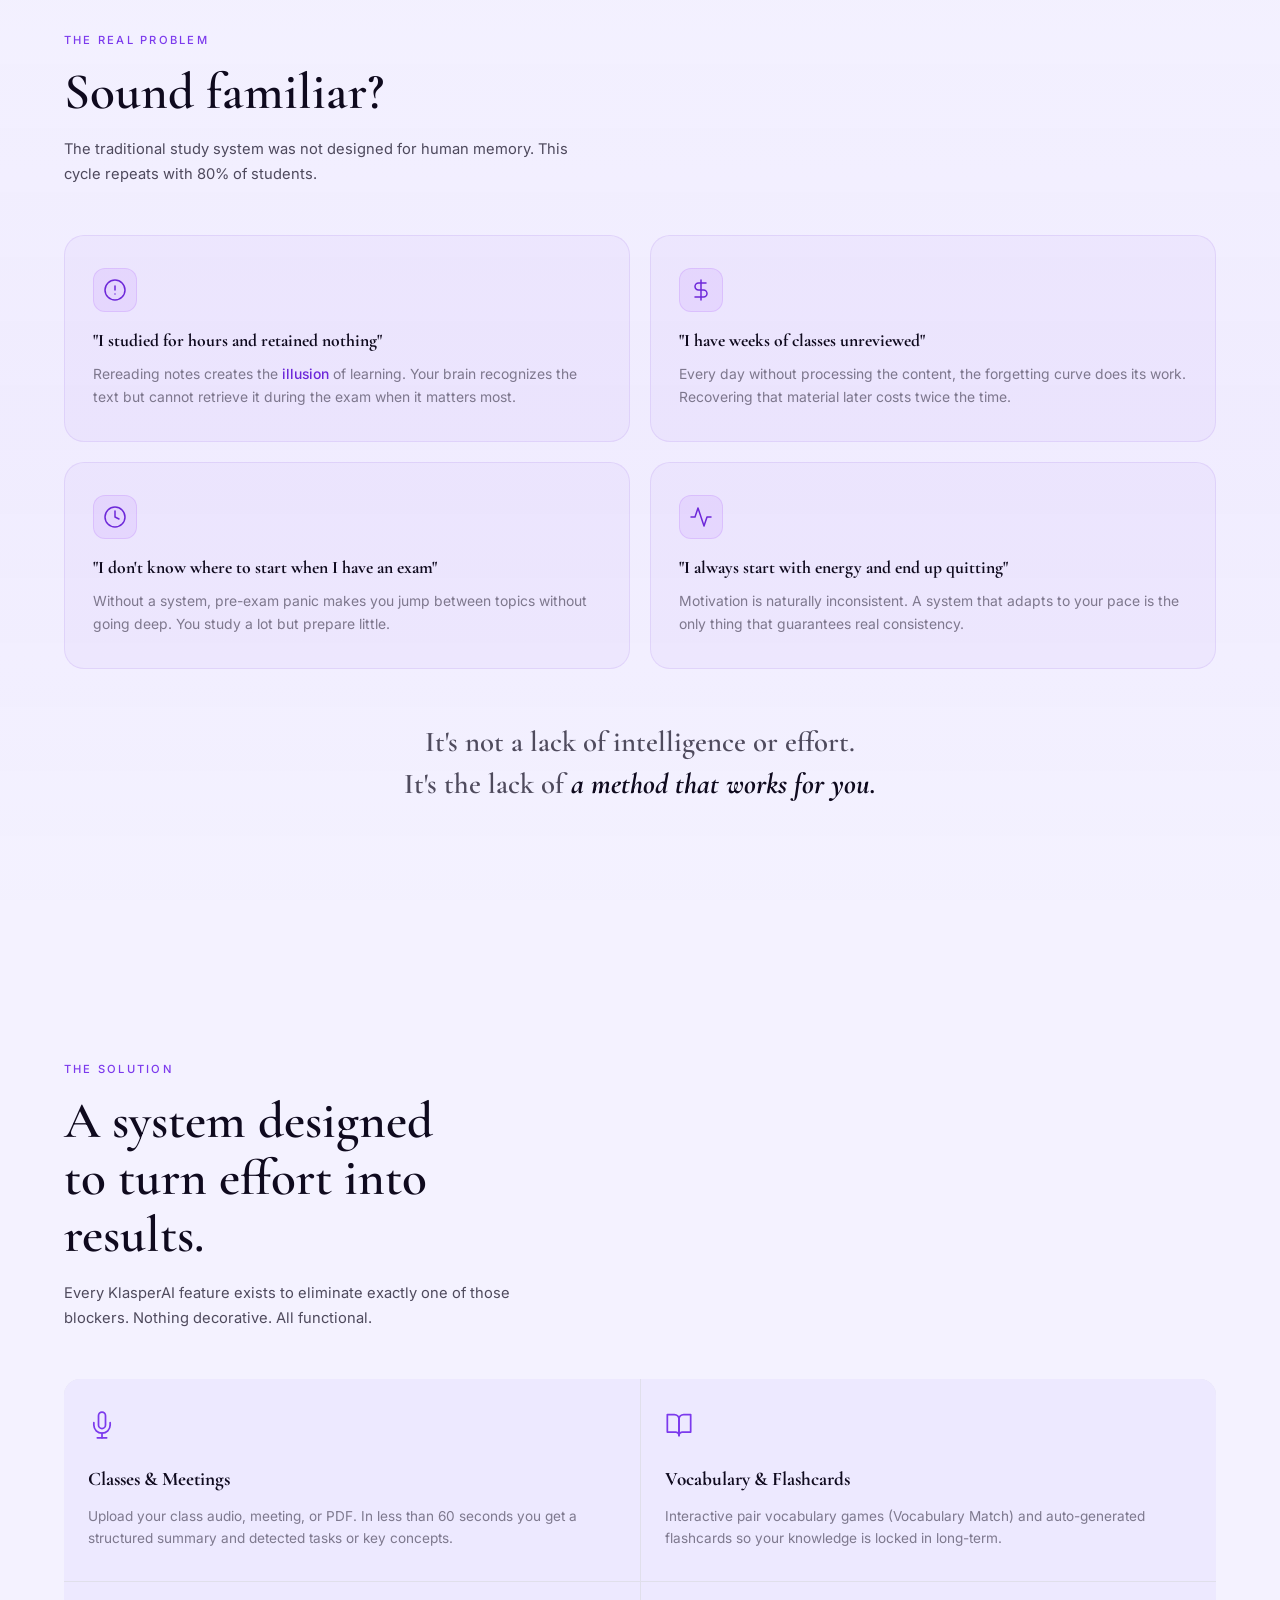
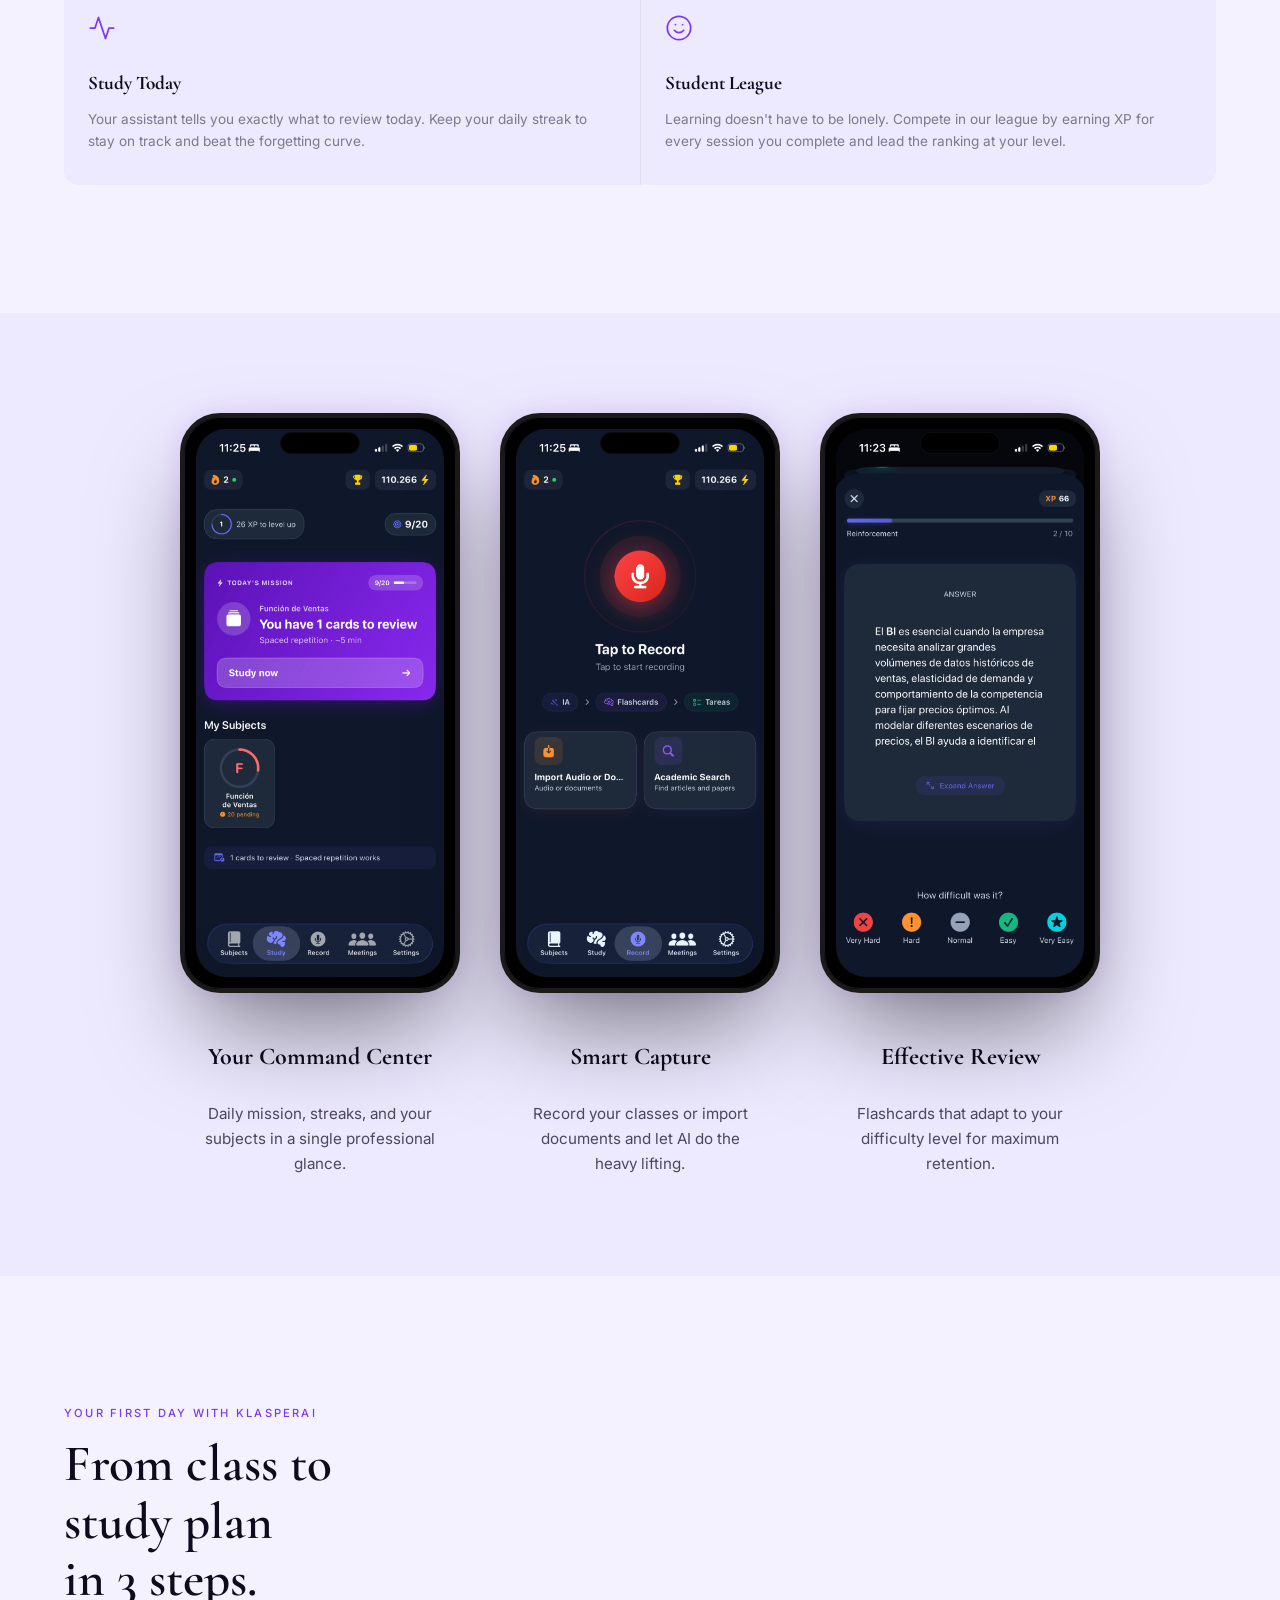
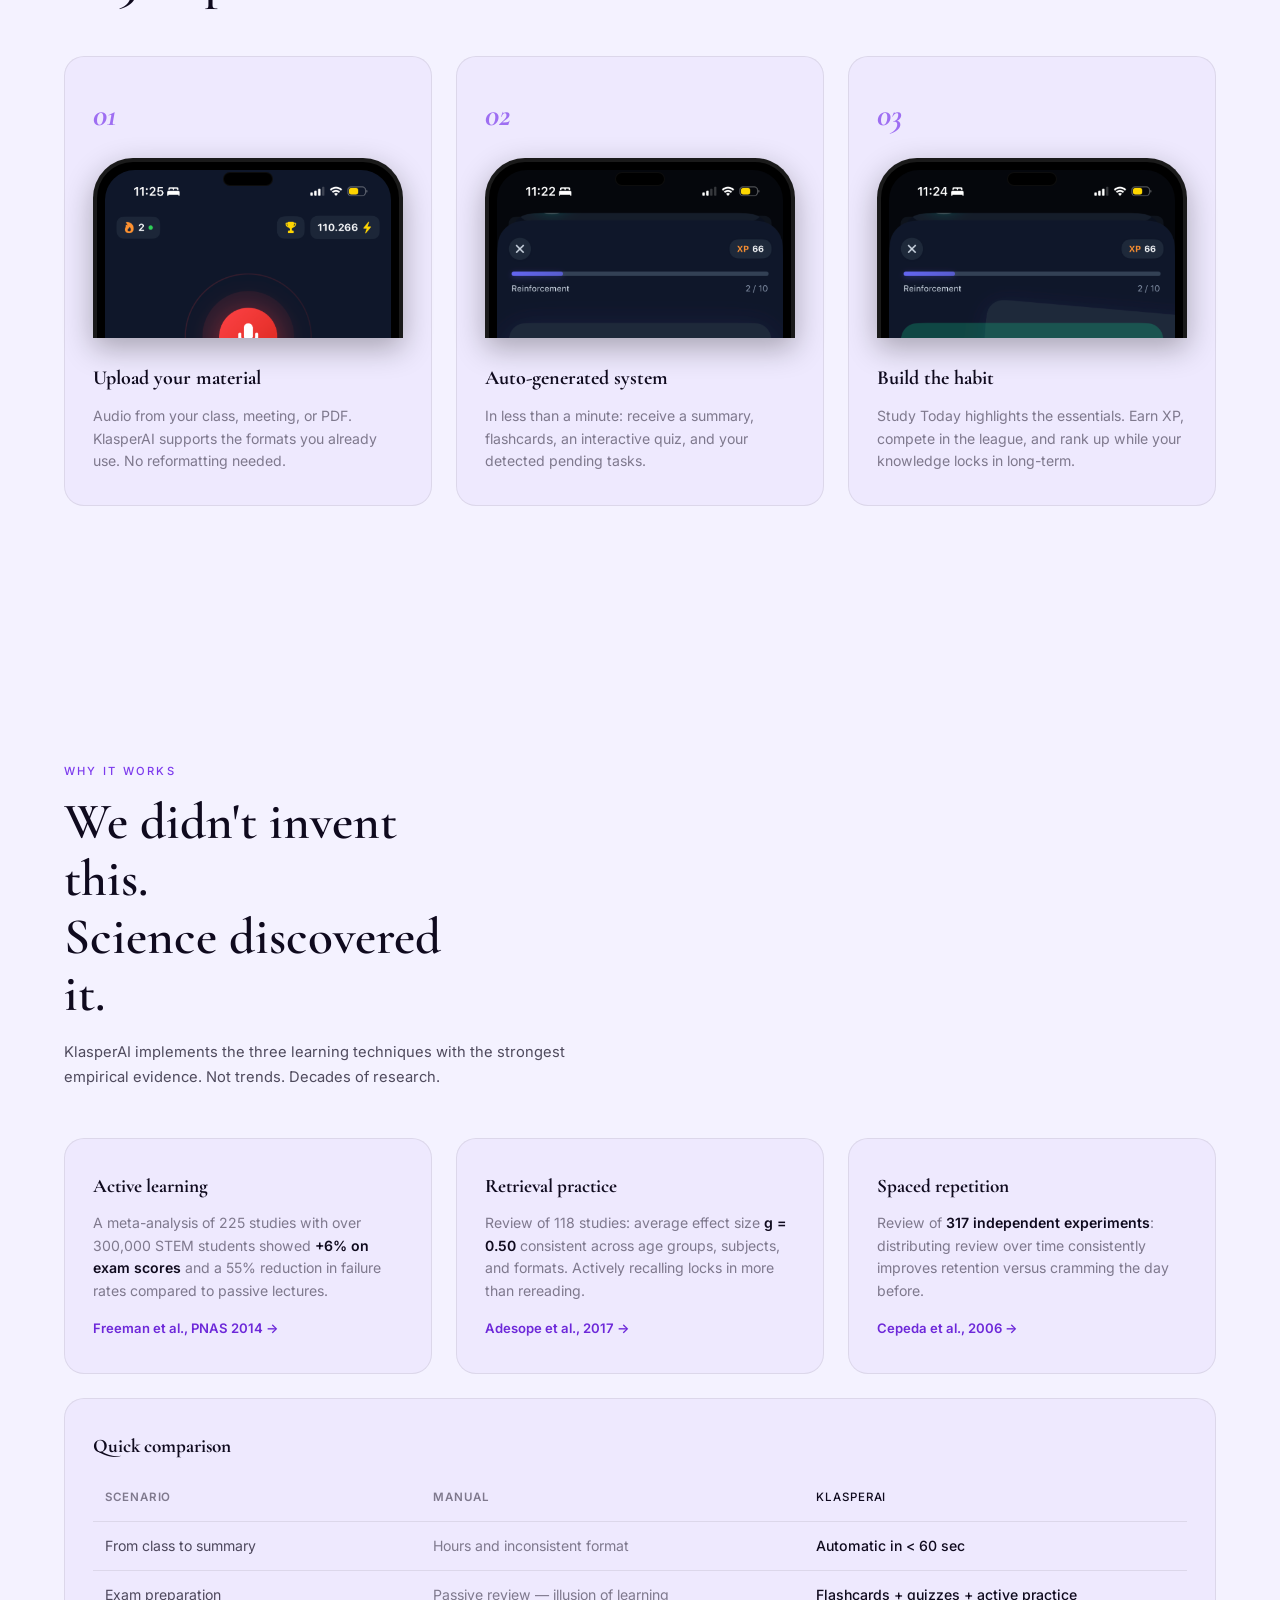
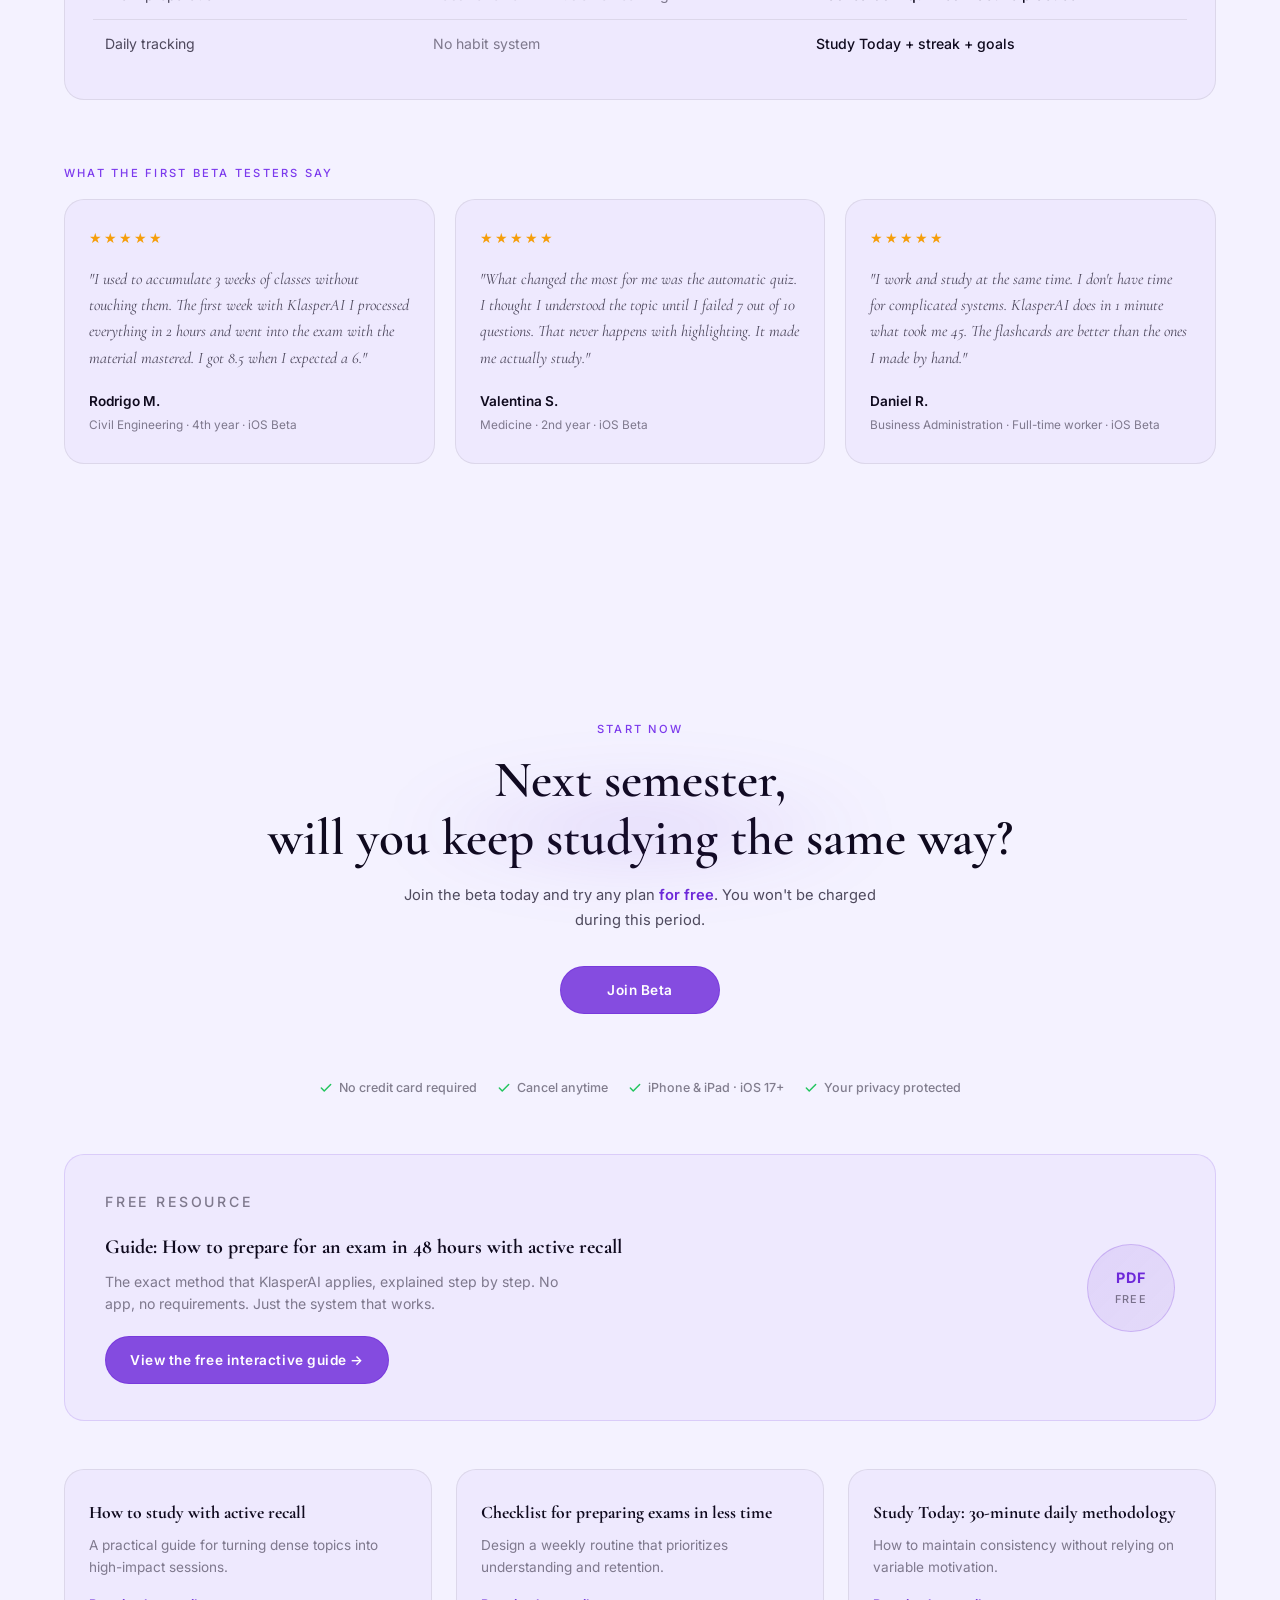
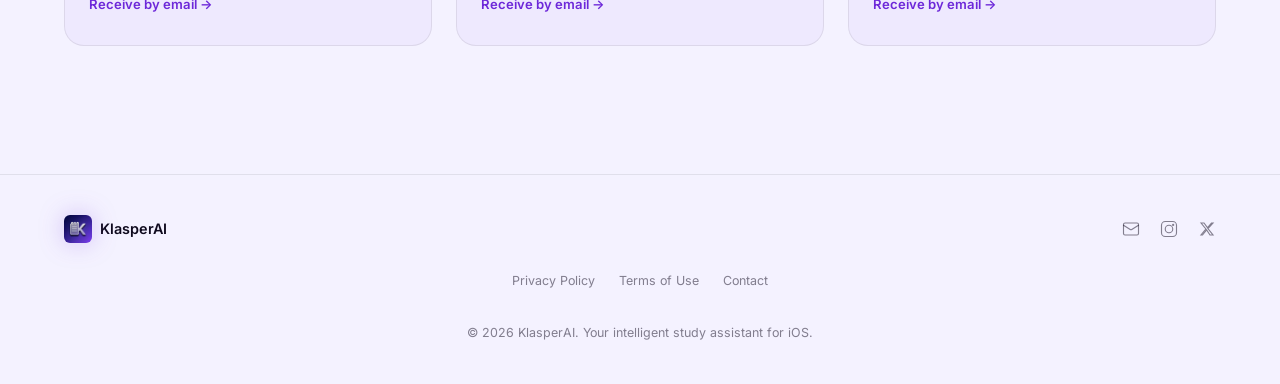
==== commit d05d1632: "Gate TestFlight link to iOS devices only - Show TestFlight button only when navigator.userAgent is i" ====
--- a/index.html
+++ b/index.html
@@ -662,9 +662,13 @@
         <div class="success-icon">✓</div>
         <h2 data-i18n="modal.success_title">¡Ya casi estás!</h2>
         <p data-i18n="modal.success_desc">Gracias por unirte. Aquí tienes tu enlace directo para TestFlight:</p>
-        <a href="https://testflight.apple.com/join/Nd4h3jgn" target="_blank" rel="noopener noreferrer" class="btn-glow" style="display: flex; width: 100%; height: 52px; align-items: center; justify-content: center; text-decoration: none;" data-i18n="modal.success_cta">
+        <a id="btn-testflight" href="https://testflight.apple.com/join/Nd4h3jgn" target="_blank" rel="noopener noreferrer" class="btn-glow" style="display: flex; width: 100%; height: 52px; align-items: center; justify-content: center; text-decoration: none;" data-i18n="modal.success_cta">
           Abrir en TestFlight
         </a>
+        <div id="android-warning" class="hidden" style="text-align:center; padding: 12px 0;">
+          <p data-i18n="modal.android_title" style="font-weight:600; margin-bottom:6px;">📱 Próximamente en Android</p>
+          <p data-i18n="modal.android_desc" style="font-size:0.85rem; opacity:0.75;">KlasperAI es actualmente exclusivo para iOS. Te avisaremos cuando llegue a Android.</p>
+        </div>
       </div>
     </div>
   </div>
--- a/styles.css
+++ b/styles.css
@@ -854,7 +854,7 @@
 /* Specific column widths for better balance */
 th:nth-child(1), td:nth-child(1) { width: 30%; }
 th:nth-child(2), td:nth-child(2) { width: 35%; color: var(--text-dim); }
-th:nth-child(3), td:nth-child(3) { width: 35%; color: #fff; font-weight: 500; }
+th:nth-child(3), td:nth-child(3) { width: 35%; color: var(--text); font-weight: 500; }
 
 tr:last-child td {
   border-bottom: none;
@@ -2531,7 +2531,7 @@
 .showcase-item h3 {
   font-family: var(--serif);
   font-size: 1.5rem;
-  color: #fff;
+  color: var(--text);
   text-align: center;
   margin-top: 20px;
 }
